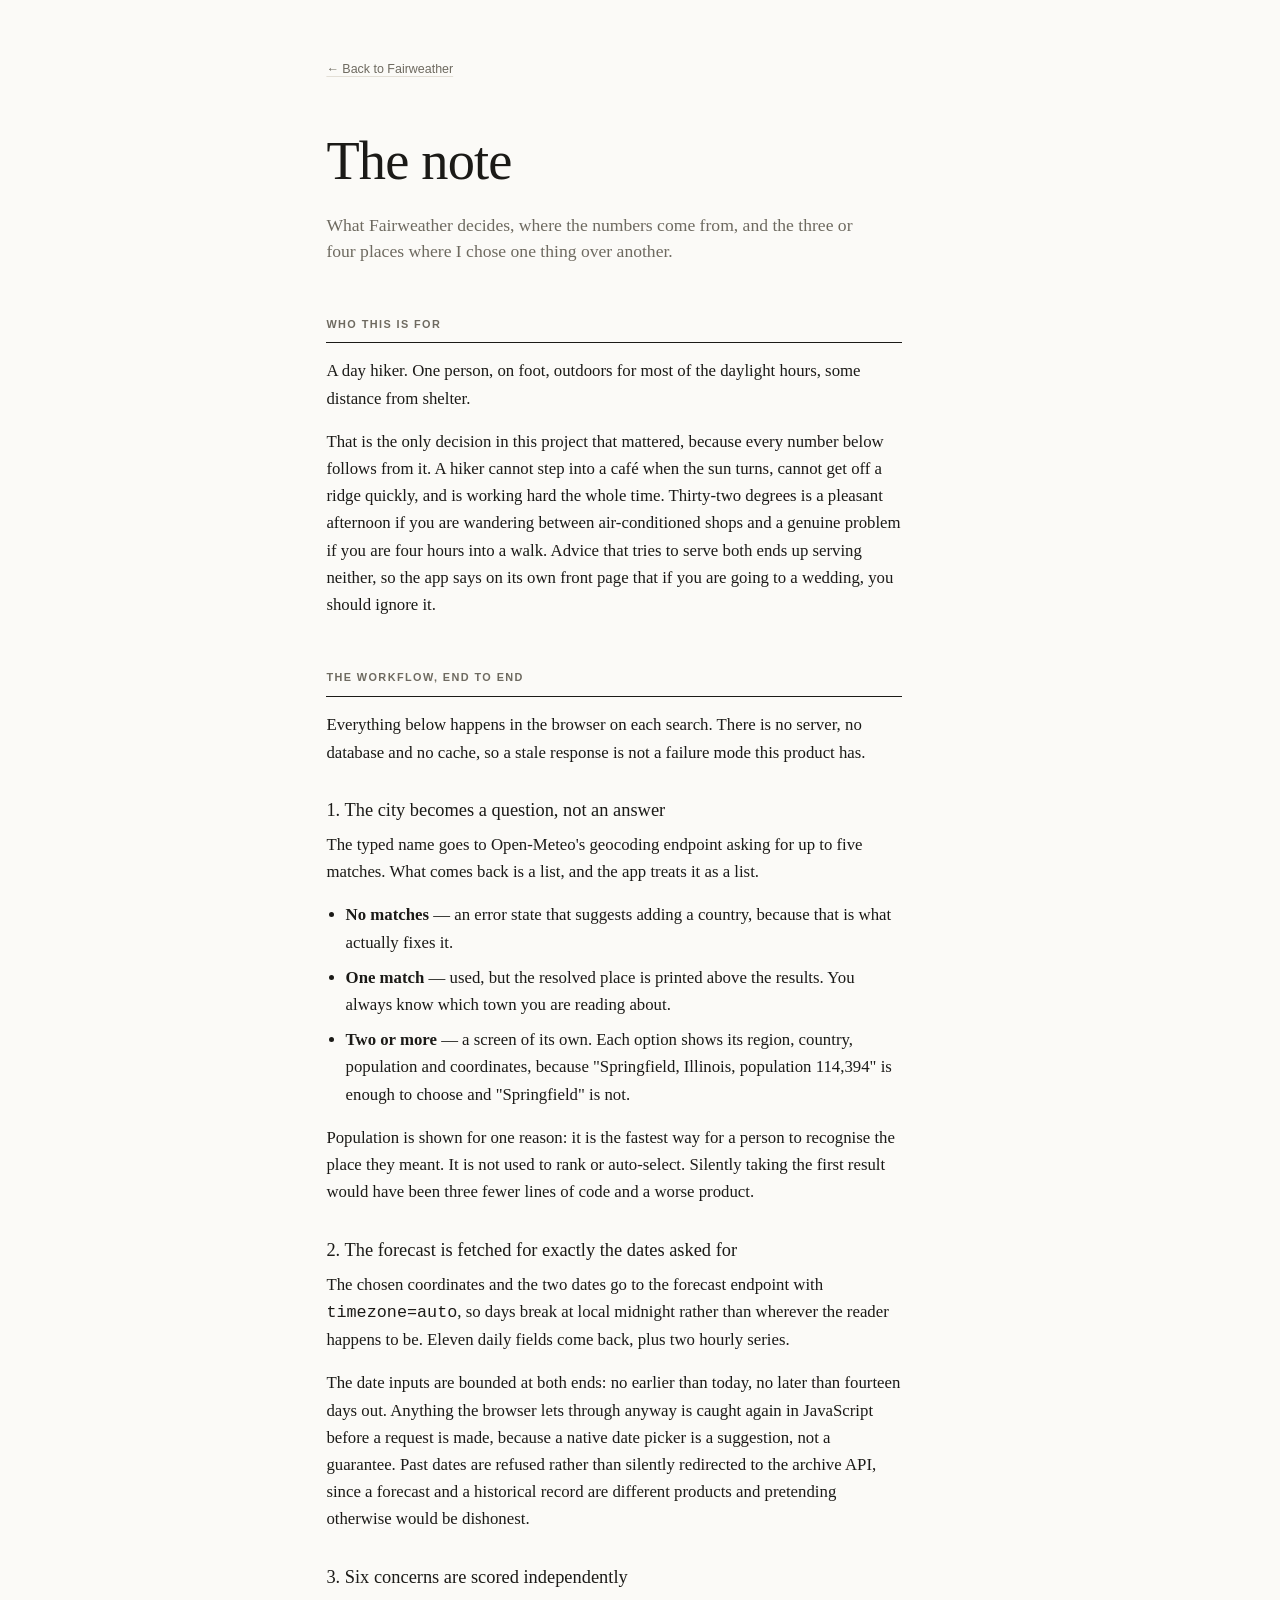
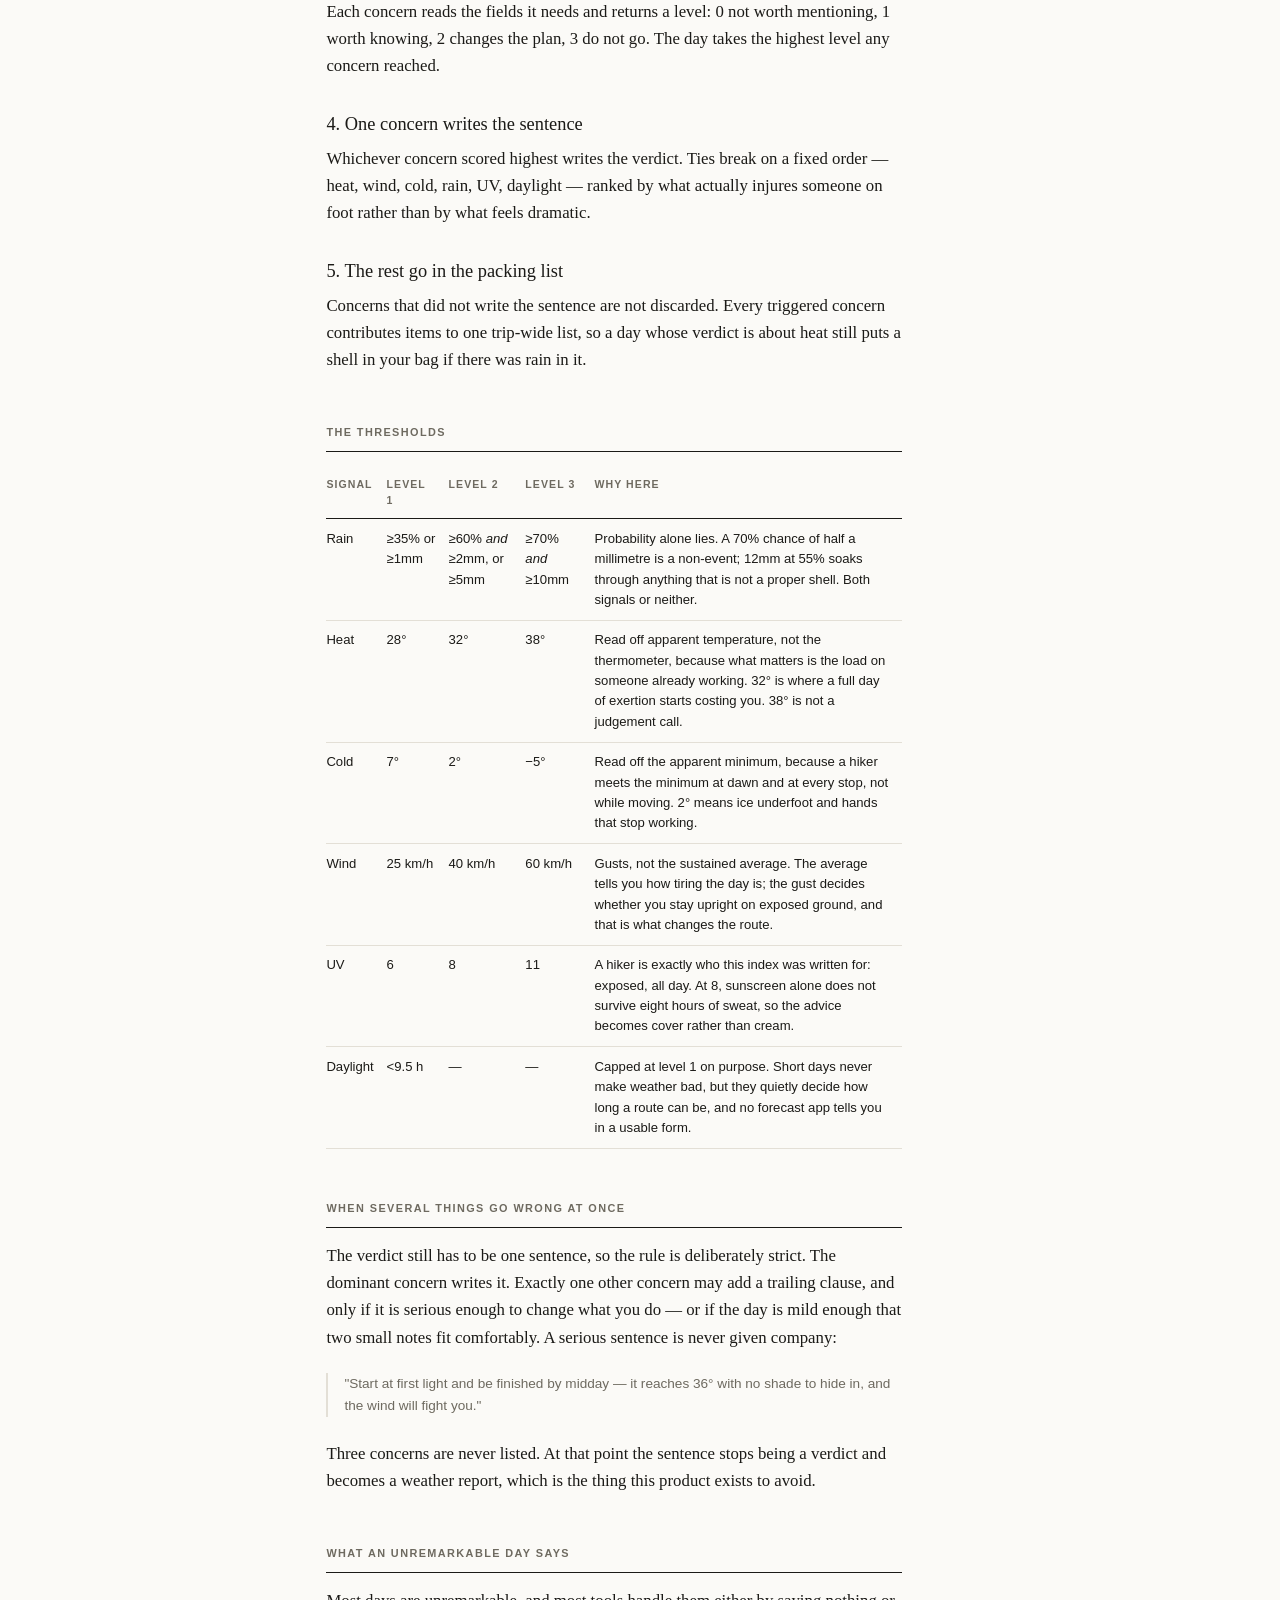
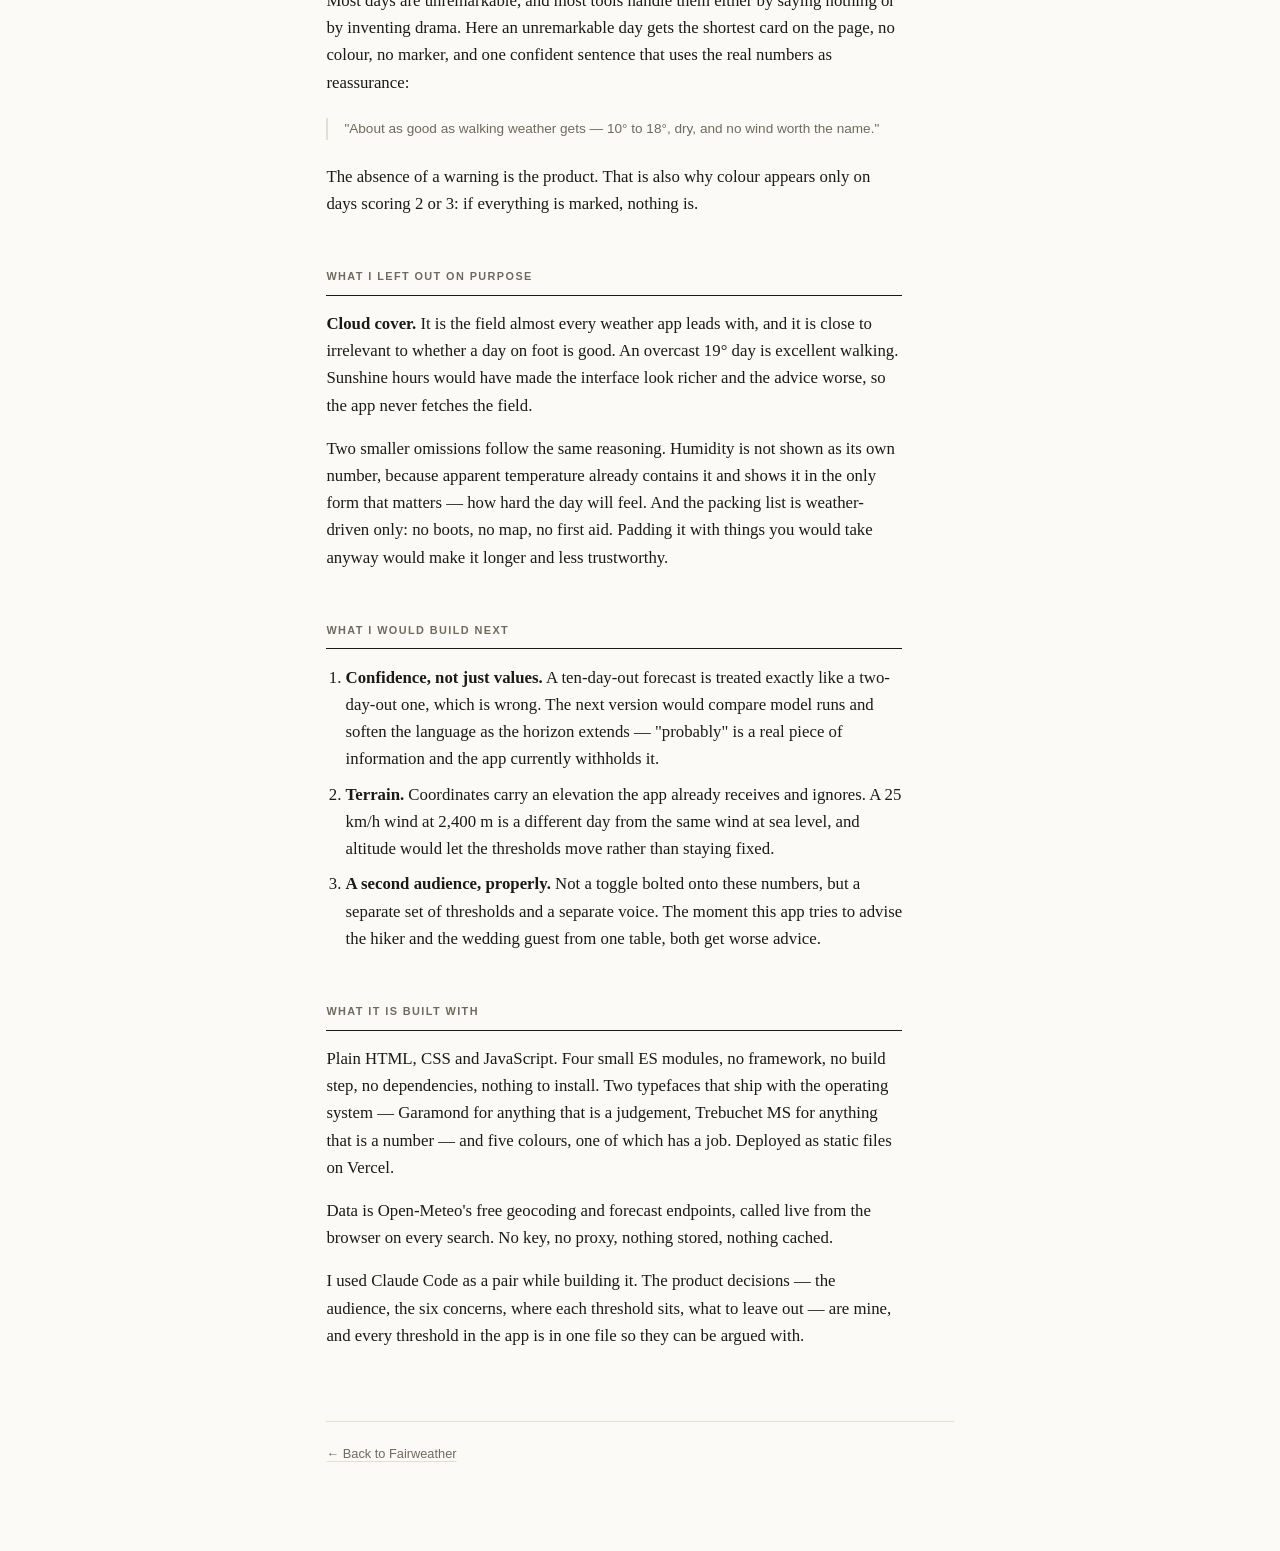
==== note.html @ cca0729a "Fairweather: turn a forecast into a decision for a day hiker A single page that takes a city and a d" ====
<!DOCTYPE html>
<html lang="en">
<head>
<meta charset="utf-8">
<meta name="viewport" content="width=device-width, initial-scale=1">
<title>How Fairweather decides — the note</title>
<meta name="description" content="The thresholds behind Fairweather, why they are set where they are, what was deliberately left out, and what would come next.">
<meta name="color-scheme" content="light dark">
<link rel="stylesheet" href="styles.css">
<link rel="icon" href="data:image/svg+xml,<svg xmlns='http://www.w3.org/2000/svg' viewBox='0 0 32 32'><text y='26' font-size='26'>⛰</text></svg>">
</head>
<body>
<div class="page">

<a class="backlink" href="./">&larr; Back to Fairweather</a>

<header class="masthead">
  <h1>The note</h1>
  <p class="standfirst">
    What Fairweather decides, where the numbers come from, and the three or four
    places where I chose one thing over another.
  </p>
</header>

<div class="prose">

<h2>Who this is for</h2>

<p>
  A day hiker. One person, on foot, outdoors for most of the daylight hours,
  some distance from shelter.
</p>

<p>
  That is the only decision in this project that mattered, because every number
  below follows from it. A hiker cannot step into a café when the sun turns,
  cannot get off a ridge quickly, and is working hard the whole time. Thirty-two
  degrees is a pleasant afternoon if you are wandering between air-conditioned
  shops and a genuine problem if you are four hours into a walk. Advice that
  tries to serve both ends up serving neither, so the app says on its own front
  page that if you are going to a wedding, you should ignore it.
</p>

<h2>The workflow, end to end</h2>

<p>
  Everything below happens in the browser on each search. There is no server,
  no database and no cache, so a stale response is not a failure mode this
  product has.
</p>

<h3>1. The city becomes a question, not an answer</h3>

<p>
  The typed name goes to Open-Meteo's geocoding endpoint asking for up to five
  matches. What comes back is a list, and the app treats it as a list.
</p>

<ul>
  <li><b>No matches</b> — an error state that suggests adding a country, because that is what actually fixes it.</li>
  <li><b>One match</b> — used, but the resolved place is printed above the results. You always know which town you are reading about.</li>
  <li><b>Two or more</b> — a screen of its own. Each option shows its region, country, population and coordinates, because "Springfield, Illinois, population 114,394" is enough to choose and "Springfield" is not.</li>
</ul>

<p>
  Population is shown for one reason: it is the fastest way for a person to
  recognise the place they meant. It is not used to rank or auto-select.
  Silently taking the first result would have been three fewer lines of code
  and a worse product.
</p>

<h3>2. The forecast is fetched for exactly the dates asked for</h3>

<p>
  The chosen coordinates and the two dates go to the forecast endpoint with
  <code>timezone=auto</code>, so days break at local midnight rather than
  wherever the reader happens to be. Eleven daily fields come back, plus two
  hourly series.
</p>

<p>
  The date inputs are bounded at both ends: no earlier than today, no later
  than fourteen days out. Anything the browser lets through anyway is caught
  again in JavaScript before a request is made, because a native date picker is
  a suggestion, not a guarantee. Past dates are refused rather than silently
  redirected to the archive API, since a forecast and a historical record are
  different products and pretending otherwise would be dishonest.
</p>

<h3>3. Six concerns are scored independently</h3>

<p>
  Each concern reads the fields it needs and returns a level: 0 not worth
  mentioning, 1 worth knowing, 2 changes the plan, 3 do not go. The day takes
  the highest level any concern reached.
</p>

<h3>4. One concern writes the sentence</h3>

<p>
  Whichever concern scored highest writes the verdict. Ties break on a fixed
  order — heat, wind, cold, rain, UV, daylight — ranked by what actually injures
  someone on foot rather than by what feels dramatic.
</p>

<h3>5. The rest go in the packing list</h3>

<p>
  Concerns that did not write the sentence are not discarded. Every triggered
  concern contributes items to one trip-wide list, so a day whose verdict is
  about heat still puts a shell in your bag if there was rain in it.
</p>

<h2>The thresholds</h2>

<div class="scroller">
<table>
  <thead>
    <tr><th>Signal</th><th>Level 1</th><th>Level 2</th><th>Level 3</th><th>Why here</th></tr>
  </thead>
  <tbody>
    <tr>
      <td>Rain</td>
      <td>≥35% or ≥1mm</td>
      <td>≥60% <em>and</em> ≥2mm, or ≥5mm</td>
      <td>≥70% <em>and</em> ≥10mm</td>
      <td>Probability alone lies. A 70% chance of half a millimetre is a non-event; 12mm at 55% soaks through anything that is not a proper shell. Both signals or neither.</td>
    </tr>
    <tr>
      <td>Heat</td>
      <td>28°</td>
      <td>32°</td>
      <td>38°</td>
      <td>Read off apparent temperature, not the thermometer, because what matters is the load on someone already working. 32° is where a full day of exertion starts costing you. 38° is not a judgement call.</td>
    </tr>
    <tr>
      <td>Cold</td>
      <td>7°</td>
      <td>2°</td>
      <td>−5°</td>
      <td>Read off the apparent minimum, because a hiker meets the minimum at dawn and at every stop, not while moving. 2° means ice underfoot and hands that stop working.</td>
    </tr>
    <tr>
      <td>Wind</td>
      <td>25 km/h</td>
      <td>40 km/h</td>
      <td>60 km/h</td>
      <td>Gusts, not the sustained average. The average tells you how tiring the day is; the gust decides whether you stay upright on exposed ground, and that is what changes the route.</td>
    </tr>
    <tr>
      <td>UV</td>
      <td>6</td>
      <td>8</td>
      <td>11</td>
      <td>A hiker is exactly who this index was written for: exposed, all day. At 8, sunscreen alone does not survive eight hours of sweat, so the advice becomes cover rather than cream.</td>
    </tr>
    <tr>
      <td>Daylight</td>
      <td>&lt;9.5 h</td>
      <td>—</td>
      <td>—</td>
      <td>Capped at level 1 on purpose. Short days never make weather bad, but they quietly decide how long a route can be, and no forecast app tells you in a usable form.</td>
    </tr>
  </tbody>
</table>
</div>

<h2>When several things go wrong at once</h2>

<p>
  The verdict still has to be one sentence, so the rule is deliberately strict.
  The dominant concern writes it. Exactly one other concern may add a trailing
  clause, and only if it is serious enough to change what you do — or if the
  day is mild enough that two small notes fit comfortably. A serious sentence
  is never given company:
</p>

<p class="aside">
  "Start at first light and be finished by midday — it reaches 36° with no
  shade to hide in, and the wind will fight you."
</p>

<p>
  Three concerns are never listed. At that point the sentence stops being a
  verdict and becomes a weather report, which is the thing this product exists
  to avoid.
</p>

<h2>What an unremarkable day says</h2>

<p>
  Most days are unremarkable, and most tools handle them either by saying
  nothing or by inventing drama. Here an unremarkable day gets the shortest
  card on the page, no colour, no marker, and one confident sentence that uses
  the real numbers as reassurance:
</p>

<p class="aside">
  "About as good as walking weather gets — 10° to 18°, dry, and no wind worth
  the name."
</p>

<p>
  The absence of a warning is the product. That is also why colour appears only
  on days scoring 2 or 3: if everything is marked, nothing is.
</p>

<h2>What I left out on purpose</h2>

<p>
  <b>Cloud cover.</b> It is the field almost every weather app leads with, and
  it is close to irrelevant to whether a day on foot is good. An overcast 19°
  day is excellent walking. Sunshine hours would have made the interface look
  richer and the advice worse, so the app never fetches the field.
</p>

<p>
  Two smaller omissions follow the same reasoning. Humidity is not shown as its
  own number, because apparent temperature already contains it and shows it in
  the only form that matters — how hard the day will feel. And the packing list
  is weather-driven only: no boots, no map, no first aid. Padding it with things
  you would take anyway would make it longer and less trustworthy.
</p>

<h2>What I would build next</h2>

<ol>
  <li>
    <b>Confidence, not just values.</b> A ten-day-out forecast is treated
    exactly like a two-day-out one, which is wrong. The next version would
    compare model runs and soften the language as the horizon extends —
    "probably" is a real piece of information and the app currently withholds it.
  </li>
  <li>
    <b>Terrain.</b> Coordinates carry an elevation the app already receives and
    ignores. A 25 km/h wind at 2,400 m is a different day from the same wind at
    sea level, and altitude would let the thresholds move rather than staying
    fixed.
  </li>
  <li>
    <b>A second audience, properly.</b> Not a toggle bolted onto these numbers,
    but a separate set of thresholds and a separate voice. The moment this app
    tries to advise the hiker and the wedding guest from one table, both get
    worse advice.
  </li>
</ol>

<h2>What it is built with</h2>

<p>
  Plain HTML, CSS and JavaScript. Four small ES modules, no framework, no build
  step, no dependencies, nothing to install. Two typefaces that ship with the
  operating system — Garamond for anything that is a judgement, Trebuchet MS for
  anything that is a number — and five colours, one of which has a job.
  Deployed as static files on Vercel.
</p>

<p>
  Data is Open-Meteo's free geocoding and forecast endpoints, called live from
  the browser on every search. No key, no proxy, nothing stored, nothing cached.
</p>

<p>
  I used Claude Code as a pair while building it. The product decisions — the
  audience, the six concerns, where each threshold sits, what to leave out —
  are mine, and every threshold in the app is in one file so they can be
  argued with.
</p>

</div>

<footer class="colophon">
  <p><a href="./">&larr; Back to Fairweather</a></p>
</footer>

</div>
</body>
</html>
---- styles.css ----
/* ---------------------------------------------------------------------------
   Fairweather

   Two typefaces and five colours, on purpose.

   Garamond carries the judgement — summaries, verdicts, headings. It is a
   reading face, and the verdicts are meant to be read as sentences rather than
   scanned as data.

   Trebuchet MS carries the numbers, labels and controls. It is plain and it
   keeps its shape at 12px, which Garamond does not.

   Colour appears only when a day needs attention. A good day is black text on
   paper, and that absence is the signal.
--------------------------------------------------------------------------- */

:root {
  --paper:  #FBFAF7;
  --ink:    #1B1A17;
  --muted:  #6E6A60;
  --rule:   #E3DFD6;
  --flag:   #A8461C;   /* the only colour with a job */

  --serif: Garamond, "EB Garamond", "Adobe Garamond Pro", Georgia, "Times New Roman", serif;
  --sans:  "Trebuchet MS", "Lucida Grande", "Segoe UI", Tahoma, sans-serif;

  --gap: 1.6rem;
}

@media (prefers-color-scheme: dark) {
  :root {
    --paper:  #14130F;
    --ink:    #EAE6DC;
    --muted:  #8F8A7E;
    --rule:   #2C2A24;
    --flag:   #E0834F;
  }
}

*, *::before, *::after { box-sizing: border-box; }

html { -webkit-text-size-adjust: 100%; }

body {
  margin: 0;
  background: var(--paper);
  color: var(--ink);
  font-family: var(--sans);
  font-size: 16px;
  line-height: 1.55;
}

a { color: inherit; text-decoration-color: var(--rule); text-underline-offset: 3px; }
a:hover { text-decoration-color: currentColor; }

.skip {
  position: absolute; left: -9999px;
  background: var(--ink); color: var(--paper); padding: .6rem 1rem;
}
.skip:focus { left: 1rem; top: 1rem; z-index: 10; }

.page {
  max-width: 42rem;
  margin: 0 auto;
  padding: 3.5rem 1.4rem 5rem;
}

/* Masthead ---------------------------------------------------------------- */

.masthead h1 {
  font-family: var(--serif);
  font-size: clamp(2.4rem, 8vw, 3.4rem);
  font-weight: 400;
  letter-spacing: -0.015em;
  margin: 0 0 .5rem;
}

.standfirst {
  font-family: var(--serif);
  font-size: 1.1rem;
  line-height: 1.5;
  color: var(--muted);
  max-width: 34rem;
  margin: 0 0 2.6rem;
}

/* Search ------------------------------------------------------------------ */

.search {
  display: flex;
  flex-wrap: wrap;
  gap: .9rem;
  align-items: flex-end;
  padding: 1.4rem 0;
  border-top: 1px solid var(--rule);
  border-bottom: 1px solid var(--rule);
}

.field { display: flex; flex-direction: column; gap: .35rem; flex: 0 0 auto; }
.field--city { flex: 1 1 12rem; min-width: 10rem; }
.field--action { flex: 0 0 auto; }

label {
  font-size: .68rem;
  text-transform: uppercase;
  letter-spacing: .11em;
  color: var(--muted);
}

input, button {
  font-family: var(--sans);
  font-size: .95rem;
  padding: .6rem .7rem;
  border: 1px solid var(--rule);
  border-radius: 2px;
  background: transparent;
  color: var(--ink);
  min-height: 2.7rem;
}

input:focus-visible, button:focus-visible, .linky:focus-visible {
  outline: 2px solid var(--ink);
  outline-offset: 1px;
}

input[aria-invalid="true"] { border-color: var(--flag); }

button {
  background: var(--ink);
  color: var(--paper);
  border-color: var(--ink);
  cursor: pointer;
  padding-inline: 1.1rem;
  white-space: nowrap;
}
button:hover { opacity: .86; }

.field-note {
  flex: 1 0 100%;
  margin: 0;
  font-size: .78rem;
  color: var(--muted);
  min-height: 1.2em;
}
.field-note[data-tone="bad"] { color: var(--flag); }

/* Shared state blocks ------------------------------------------------------ */

.results { padding-top: 2.6rem; }

.state-lead {
  font-family: var(--serif);
  font-size: 1.45rem;
  line-height: 1.35;
  margin: 0 0 .7rem;
}
.state--error .state-lead { color: var(--flag); }

.state-body {
  max-width: 32rem;
  margin: 0 0 .8rem;
  color: var(--muted);
  font-size: .95rem;
}
.state-body--quiet { font-size: .86rem; }

.state-actions { margin: 1.4rem 0 0; }

/* Loading ----------------------------------------------------------------- */

.skeleton { display: flex; flex-direction: column; gap: .8rem; margin-top: 1.6rem; }
.skeleton span {
  display: block;
  height: 3.2rem;
  border-top: 1px solid var(--rule);
  opacity: .55;
  animation: breathe 1.5s ease-in-out infinite;
}
.skeleton span:nth-child(2) { animation-delay: .18s; }
.skeleton span:nth-child(3) { animation-delay: .36s; }

@keyframes breathe { 0%, 100% { opacity: .25 } 50% { opacity: .7 } }

@media (prefers-reduced-motion: reduce) {
  .skeleton span { animation: none; opacity: .4; }
}

/* Disambiguation ---------------------------------------------------------- */

.choices { list-style: none; margin: 1.4rem 0 0; padding: 0; }
.choices li { border-top: 1px solid var(--rule); }
.choices li:last-child { border-bottom: 1px solid var(--rule); }

.choice {
  display: block;
  width: 100%;
  text-align: left;
  background: none;
  color: var(--ink);
  border: 0;
  padding: .95rem .2rem;
  cursor: pointer;
  min-height: 3.4rem;
}
.choice:hover { background: color-mix(in srgb, var(--ink) 5%, transparent); }
.choice b { font-family: var(--serif); font-size: 1.1rem; font-weight: 400; }
.choice span { display: block; font-size: .8rem; color: var(--muted); margin-top: .15rem; }

/* Report ------------------------------------------------------------------ */

.place { display: flex; align-items: baseline; gap: .7rem; flex-wrap: wrap; }

.place-name {
  margin: 0;
  font-size: .7rem;
  text-transform: uppercase;
  letter-spacing: .13em;
  color: var(--muted);
}

.linky {
  background: none; border: 0; padding: 0; min-height: 0;
  color: var(--muted);
  font-size: .74rem;
  text-decoration: underline;
  text-underline-offset: 3px;
  cursor: pointer;
}
.linky:hover { color: var(--ink); opacity: 1; }

.summary {
  font-family: var(--serif);
  font-size: clamp(1.5rem, 5.2vw, 1.95rem);
  line-height: 1.3;
  margin: .8rem 0 .5rem;
  max-width: 30rem;
}

.summary-sub {
  margin: 0 0 3rem;
  color: var(--muted);
  font-size: .88rem;
}

.section-head {
  font-family: var(--sans);
  font-size: .68rem;
  font-weight: 600;
  text-transform: uppercase;
  letter-spacing: .13em;
  color: var(--muted);
  margin: 0 0 .2rem;
  padding-bottom: .7rem;
  border-bottom: 1px solid var(--ink);
}

/* Days -------------------------------------------------------------------- */

.days { list-style: none; margin: 0 0 3.2rem; padding: 0; }

.day {
  padding: 1.5rem 0 1.4rem 0;
  border-bottom: 1px solid var(--rule);
}

.day-date {
  margin: 0 0 .1rem;
  font-size: .72rem;
  text-transform: uppercase;
  letter-spacing: .11em;
}
.day-date-num { color: var(--muted); }

.day-band {
  margin: 0 0 .55rem;
  font-size: .68rem;
  text-transform: uppercase;
  letter-spacing: .11em;
  color: var(--muted);
}

.day--flagged { padding-left: 1.1rem; border-left: 2px solid var(--flag); }
.day--flagged .day-band { color: var(--flag); }

.day-verdict {
  font-family: var(--serif);
  font-size: 1.28rem;
  line-height: 1.4;
  margin: 0;
  max-width: 32rem;
}

.day-window {
  margin: .5rem 0 0;
  font-size: .85rem;
  color: var(--muted);
  max-width: 32rem;
}
.day-window:empty { display: none; }

.day-figures {
  display: flex;
  flex-wrap: wrap;
  gap: 0 1.5rem;
  margin: 1rem 0 0;
  font-size: .78rem;
}
.day-figures dt {
  color: var(--muted);
  text-transform: uppercase;
  letter-spacing: .07em;
  font-size: .66rem;
}
.day-figures dd { margin: 0 0 .4rem; }
.day-figures > div { display: flex; flex-direction: column; }

/* Packing ----------------------------------------------------------------- */

.packing { list-style: none; margin: 0; padding: 0; }

.packing li {
  padding: .85rem 0;
  border-bottom: 1px solid var(--rule);
  display: flex;
  flex-wrap: wrap;
  gap: .2rem .9rem;
  align-items: baseline;
}

.packing b {
  font-family: var(--serif);
  font-size: 1.08rem;
  font-weight: 400;
  flex: 1 1 12rem;
}
.packing span { font-size: .8rem; color: var(--muted); flex: 1 1 10rem; }

.packing-note {
  margin: 1.2rem 0 0;
  font-size: .8rem;
  color: var(--muted);
  max-width: 30rem;
}

/* Colophon ---------------------------------------------------------------- */

.colophon {
  margin-top: 4.5rem;
  padding-top: 1.4rem;
  border-top: 1px solid var(--rule);
  font-size: .8rem;
  color: var(--muted);
}
.colophon p { margin: 0 0 .5rem; max-width: 30rem; }

/* Narrow screens ---------------------------------------------------------- */

@media (max-width: 34rem) {
  .page { padding-top: 2.4rem; }
  .search { gap: .7rem; }
  .field { flex: 1 1 8rem; }
  .field--city { flex: 1 1 100%; }
  .field--action { flex-basis: 100%; }
  .field--action button { width: 100%; }
  .summary-sub { margin-bottom: 2.2rem; }
}

/* The note ---------------------------------------------------------------- */

.backlink {
  display: inline-block;
  font-size: .78rem;
  color: var(--muted);
  margin-bottom: 2.5rem;
}

.prose { max-width: 36rem; }

.prose h2 {
  font-family: var(--sans);
  font-size: .68rem;
  font-weight: 600;
  text-transform: uppercase;
  letter-spacing: .13em;
  color: var(--muted);
  margin: 3.2rem 0 .9rem;
  padding-bottom: .6rem;
  border-bottom: 1px solid var(--ink);
}

.prose h3 {
  font-family: var(--serif);
  font-size: 1.15rem;
  font-weight: 400;
  margin: 1.9rem 0 .4rem;
}

.prose p, .prose li {
  font-family: var(--serif);
  font-size: 1.05rem;
  line-height: 1.62;
}

.prose p { margin: 0 0 1rem; }
.prose ul, .prose ol { padding-left: 1.2rem; margin: 0 0 1rem; }
.prose li { margin-bottom: .5rem; }

.prose .aside {
  font-family: var(--sans);
  font-size: .85rem;
  color: var(--muted);
  border-left: 2px solid var(--rule);
  padding-left: 1rem;
  margin: 1.4rem 0;
}

.scroller { overflow-x: auto; margin: 0 0 1.4rem; }

table {
  border-collapse: collapse;
  width: 100%;
  min-width: 30rem;
  font-family: var(--sans);
  font-size: .82rem;
}

th, td {
  text-align: left;
  padding: .6rem .8rem .6rem 0;
  border-bottom: 1px solid var(--rule);
  vertical-align: top;
}

th {
  font-size: .66rem;
  text-transform: uppercase;
  letter-spacing: .1em;
  color: var(--muted);
  font-weight: 600;
  border-bottom-color: var(--ink);
}

td:first-child { white-space: nowrap; font-variant-numeric: tabular-nums; }
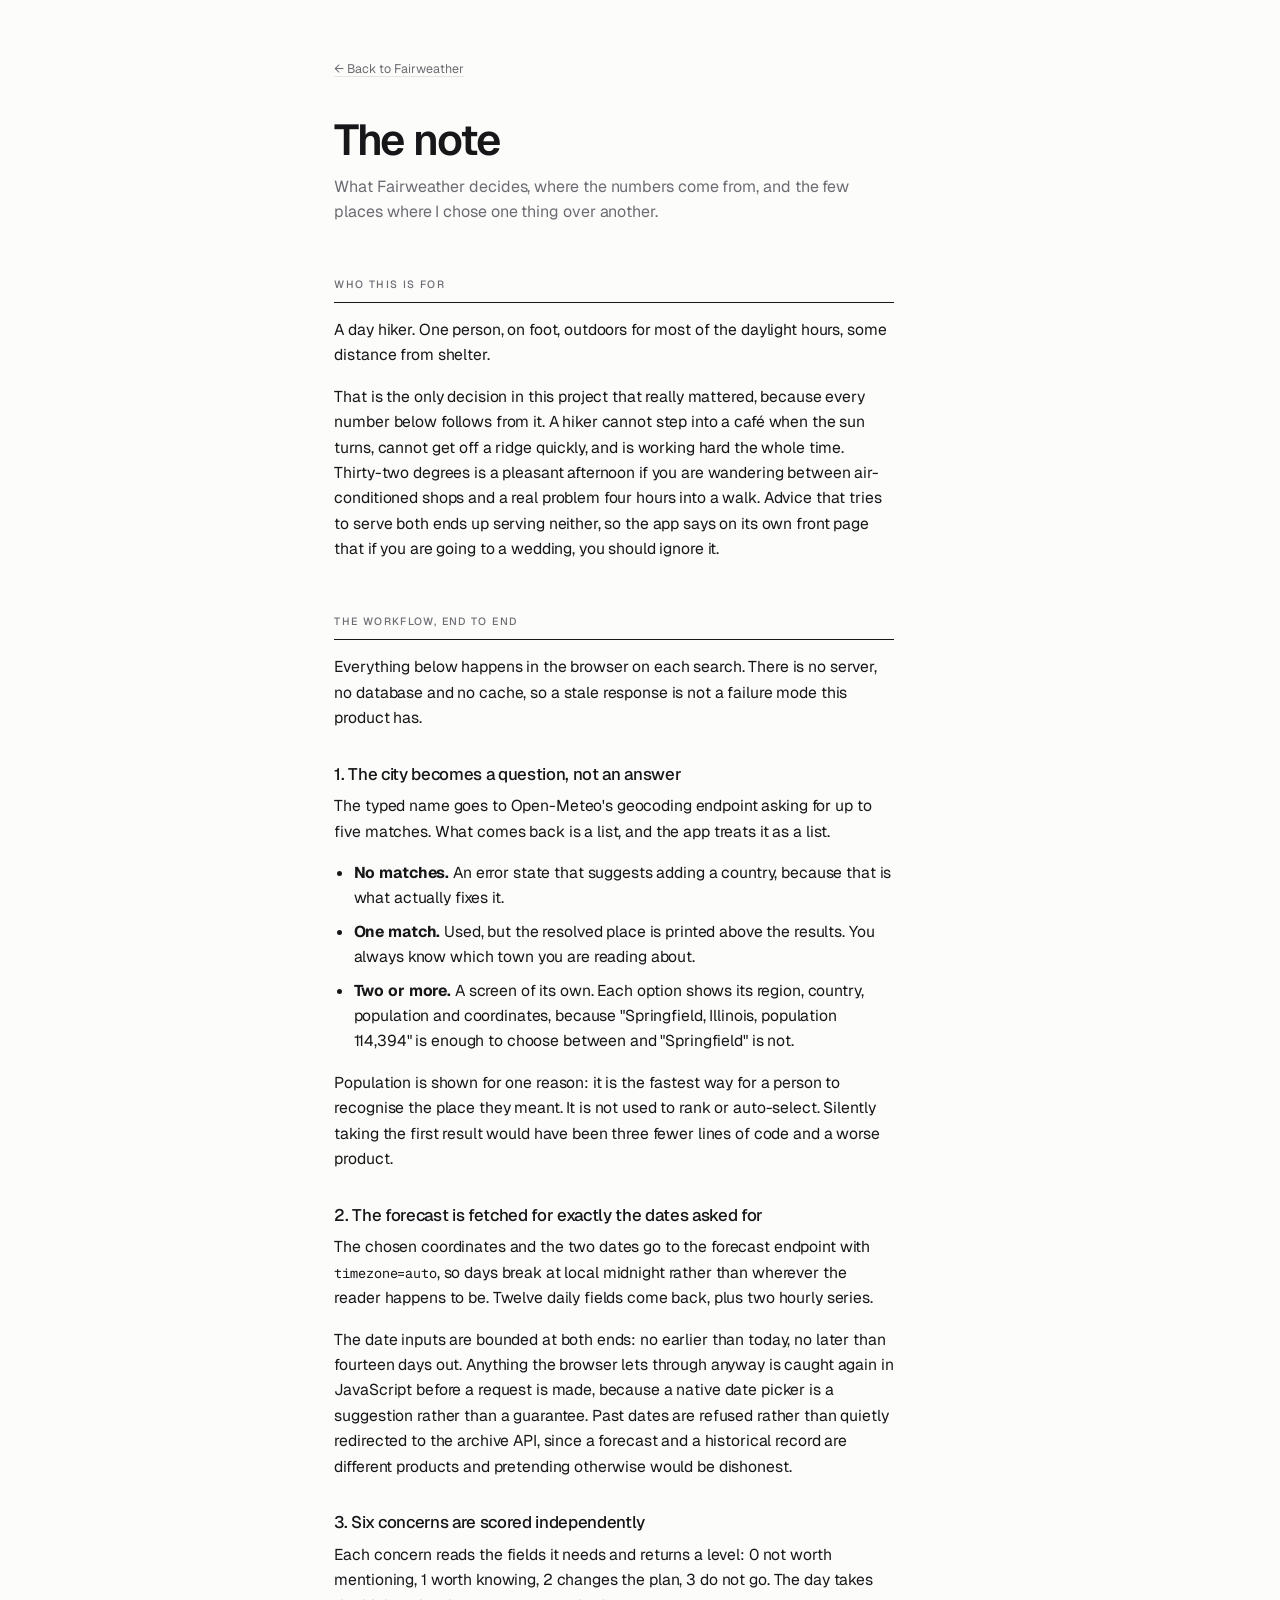
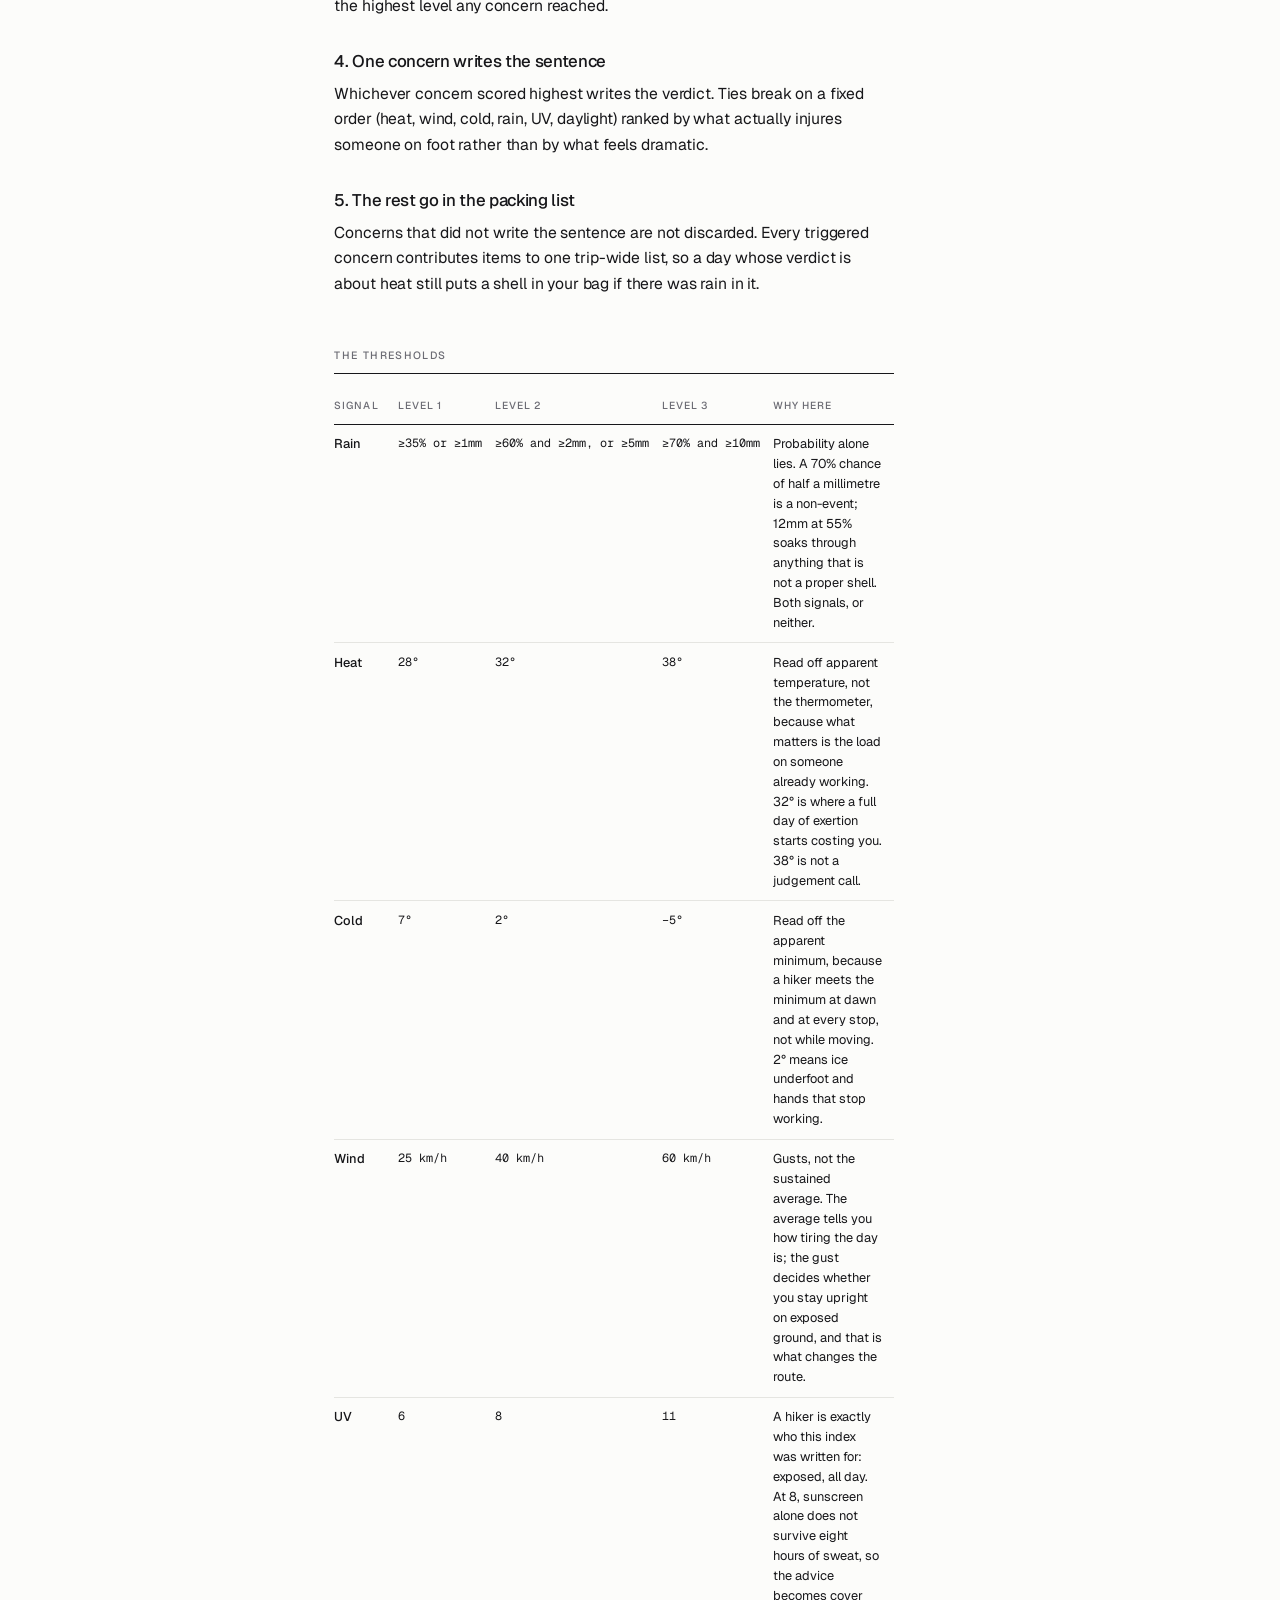
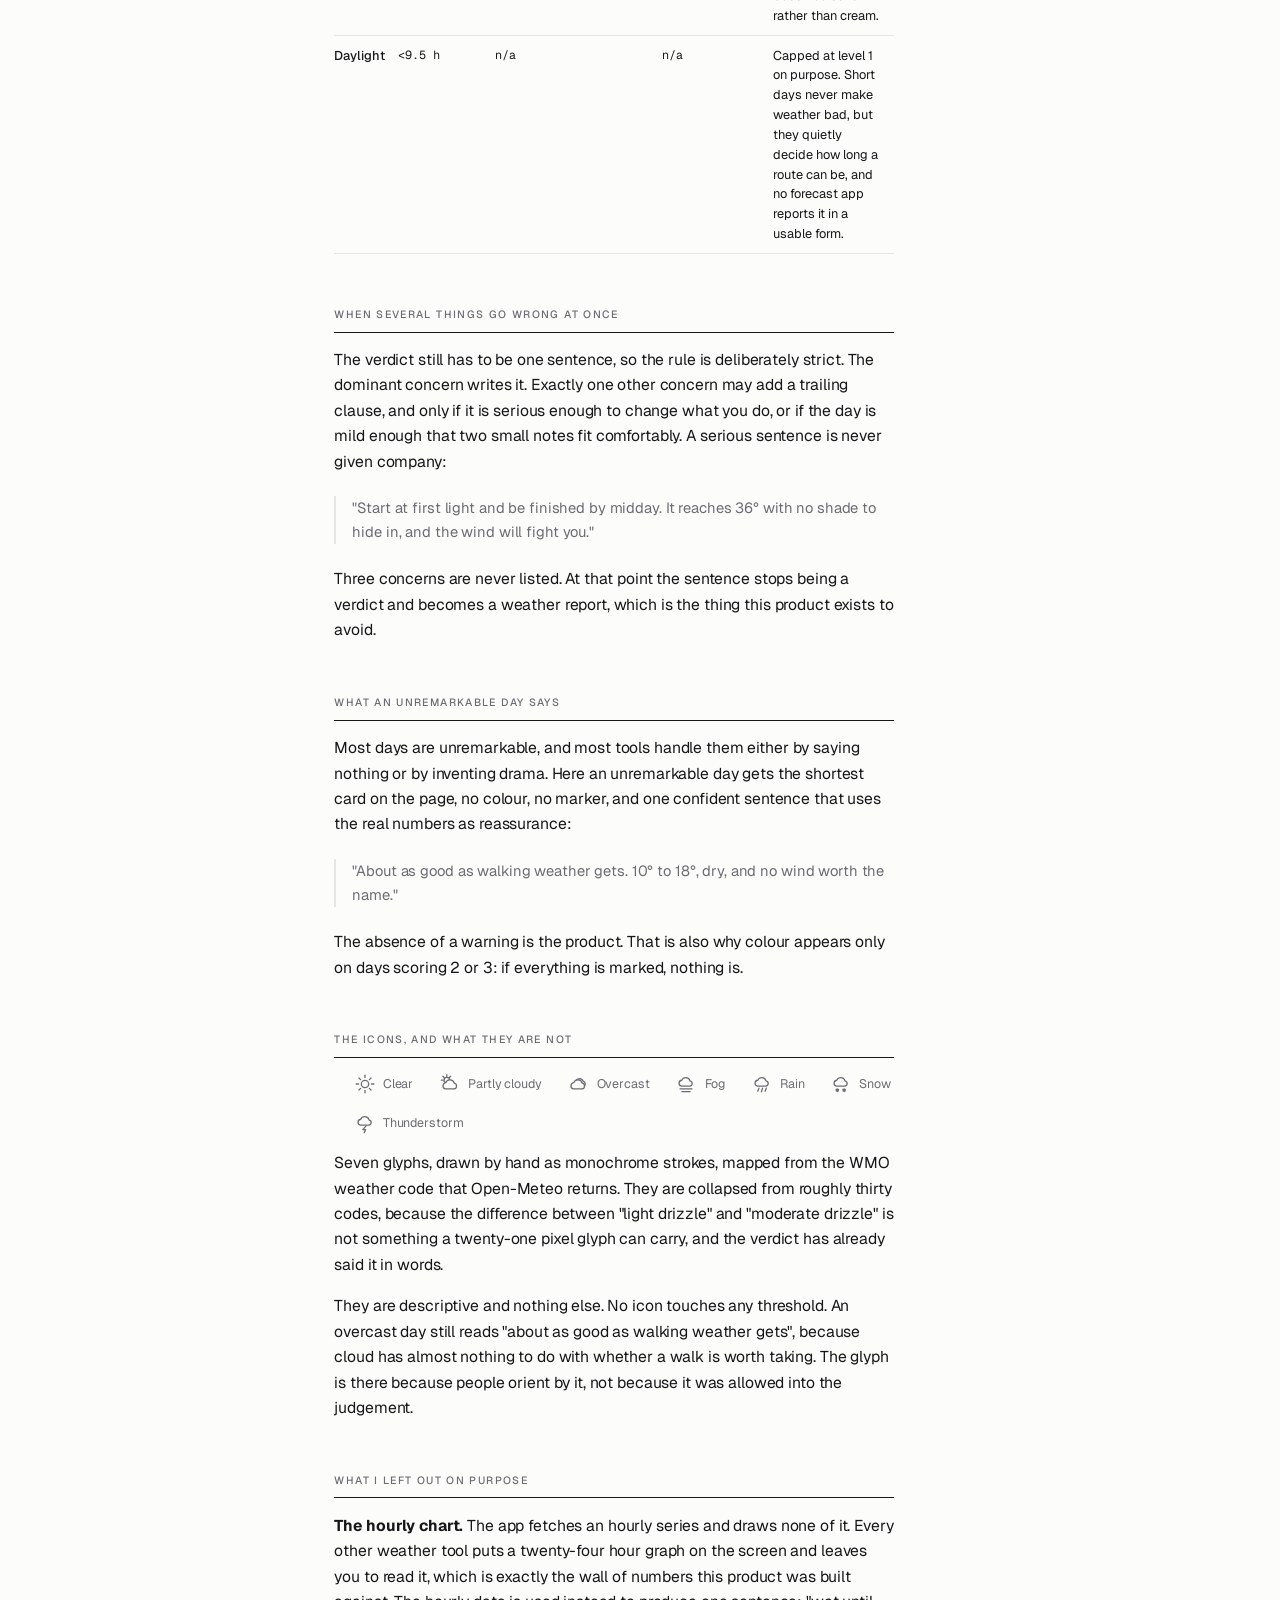
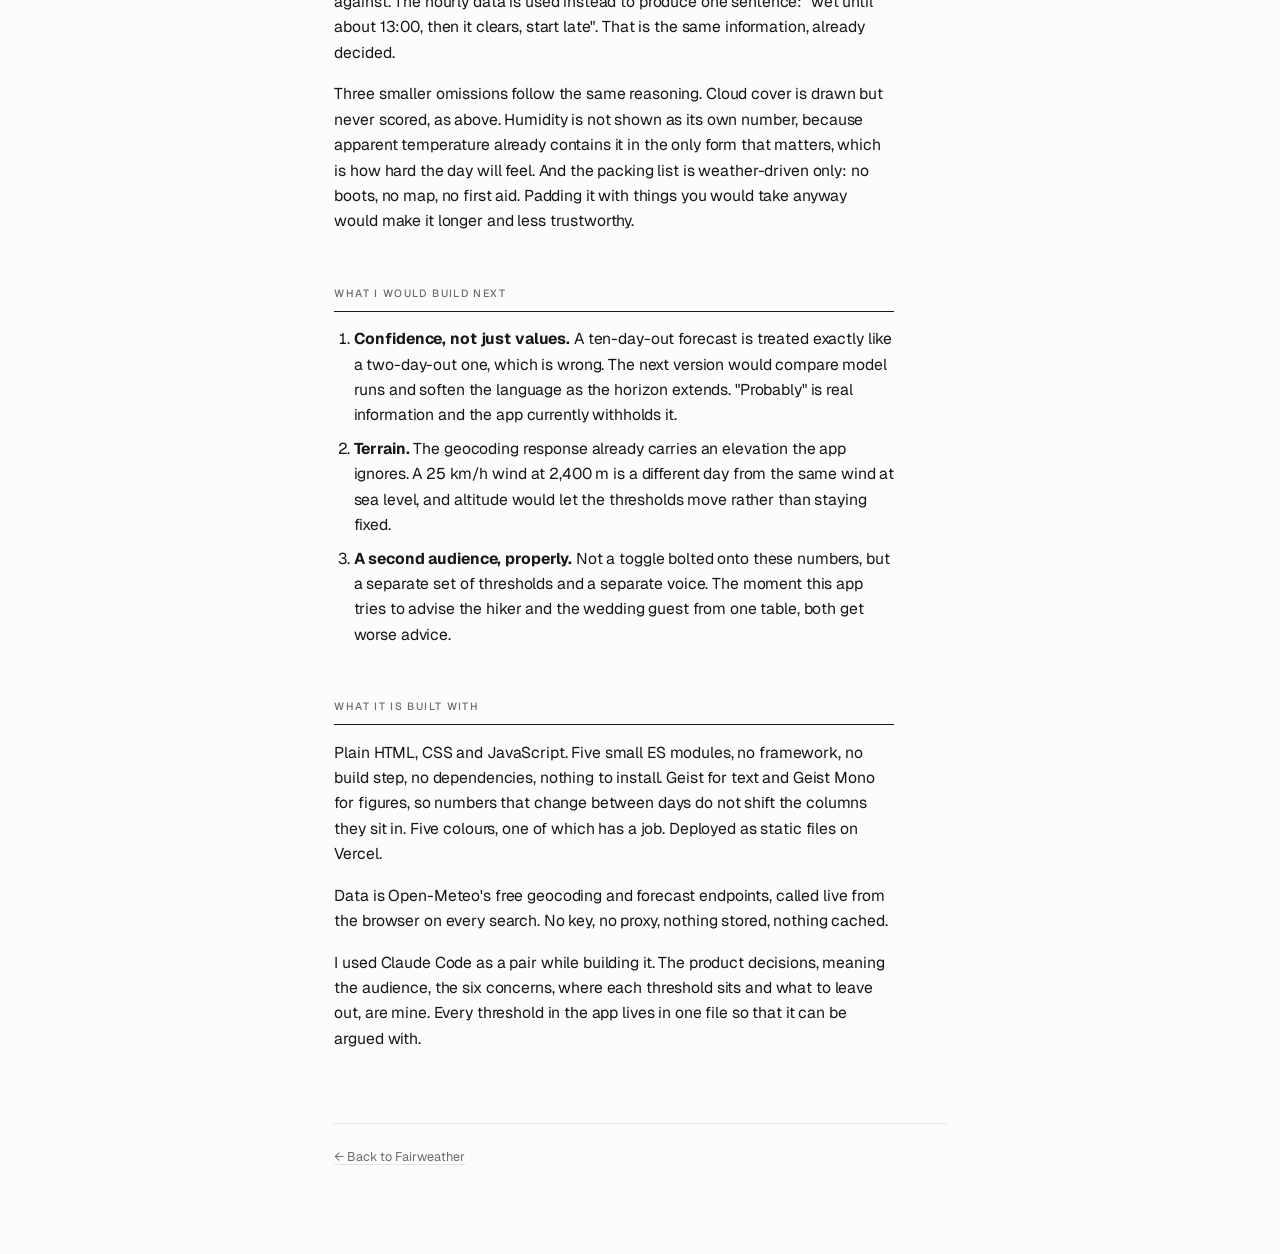
==== commit 999b7c25: "Switch to Geist, add hand-drawn weather glyphs, strip em dashes Type: Geist for text, Geist Mono for" ====
--- a/note.html
+++ b/note.html
@@ -3,9 +3,12 @@
 <head>
 <meta charset="utf-8">
 <meta name="viewport" content="width=device-width, initial-scale=1">
-<title>How Fairweather decides — the note</title>
-<meta name="description" content="The thresholds behind Fairweather, why they are set where they are, what was deliberately left out, and what would come next.">
+<title>How Fairweather decides</title>
+<meta name="description" content="The thresholds behind Fairweather, why they sit where they do, what was left out, and what would come next.">
 <meta name="color-scheme" content="light dark">
+<link rel="preconnect" href="https://fonts.googleapis.com">
+<link rel="preconnect" href="https://fonts.gstatic.com" crossorigin>
+<link rel="stylesheet" href="https://fonts.googleapis.com/css2?family=Geist:wght@400;500;600&family=Geist+Mono:wght@400;500&display=swap">
 <link rel="stylesheet" href="styles.css">
 <link rel="icon" href="data:image/svg+xml,<svg xmlns='http://www.w3.org/2000/svg' viewBox='0 0 32 32'><text y='26' font-size='26'>⛰</text></svg>">
 </head>
@@ -17,8 +20,8 @@
 <header class="masthead">
   <h1>The note</h1>
   <p class="standfirst">
-    What Fairweather decides, where the numbers come from, and the three or four
-    places where I chose one thing over another.
+    What Fairweather decides, where the numbers come from, and the few places
+    where I chose one thing over another.
   </p>
 </header>
 
@@ -32,11 +35,11 @@
 </p>
 
 <p>
-  That is the only decision in this project that mattered, because every number
-  below follows from it. A hiker cannot step into a café when the sun turns,
-  cannot get off a ridge quickly, and is working hard the whole time. Thirty-two
-  degrees is a pleasant afternoon if you are wandering between air-conditioned
-  shops and a genuine problem if you are four hours into a walk. Advice that
+  That is the only decision in this project that really mattered, because every
+  number below follows from it. A hiker cannot step into a café when the sun
+  turns, cannot get off a ridge quickly, and is working hard the whole time.
+  Thirty-two degrees is a pleasant afternoon if you are wandering between
+  air-conditioned shops and a real problem four hours into a walk. Advice that
   tries to serve both ends up serving neither, so the app says on its own front
   page that if you are going to a wedding, you should ignore it.
 </p>
@@ -44,9 +47,9 @@
 <h2>The workflow, end to end</h2>
 
 <p>
-  Everything below happens in the browser on each search. There is no server,
-  no database and no cache, so a stale response is not a failure mode this
-  product has.
+  Everything below happens in the browser on each search. There is no server, no
+  database and no cache, so a stale response is not a failure mode this product
+  has.
 </p>
 
 <h3>1. The city becomes a question, not an answer</h3>
@@ -57,16 +60,16 @@
 </p>
 
 <ul>
-  <li><b>No matches</b> — an error state that suggests adding a country, because that is what actually fixes it.</li>
-  <li><b>One match</b> — used, but the resolved place is printed above the results. You always know which town you are reading about.</li>
-  <li><b>Two or more</b> — a screen of its own. Each option shows its region, country, population and coordinates, because "Springfield, Illinois, population 114,394" is enough to choose and "Springfield" is not.</li>
+  <li><b>No matches.</b> An error state that suggests adding a country, because that is what actually fixes it.</li>
+  <li><b>One match.</b> Used, but the resolved place is printed above the results. You always know which town you are reading about.</li>
+  <li><b>Two or more.</b> A screen of its own. Each option shows its region, country, population and coordinates, because "Springfield, Illinois, population 114,394" is enough to choose between and "Springfield" is not.</li>
 </ul>
 
 <p>
   Population is shown for one reason: it is the fastest way for a person to
   recognise the place they meant. It is not used to rank or auto-select.
-  Silently taking the first result would have been three fewer lines of code
-  and a worse product.
+  Silently taking the first result would have been three fewer lines of code and
+  a worse product.
 </p>
 
 <h3>2. The forecast is fetched for exactly the dates asked for</h3>
@@ -74,15 +77,15 @@
 <p>
   The chosen coordinates and the two dates go to the forecast endpoint with
   <code>timezone=auto</code>, so days break at local midnight rather than
-  wherever the reader happens to be. Eleven daily fields come back, plus two
+  wherever the reader happens to be. Twelve daily fields come back, plus two
   hourly series.
 </p>
 
 <p>
-  The date inputs are bounded at both ends: no earlier than today, no later
-  than fourteen days out. Anything the browser lets through anyway is caught
-  again in JavaScript before a request is made, because a native date picker is
-  a suggestion, not a guarantee. Past dates are refused rather than silently
+  The date inputs are bounded at both ends: no earlier than today, no later than
+  fourteen days out. Anything the browser lets through anyway is caught again in
+  JavaScript before a request is made, because a native date picker is a
+  suggestion rather than a guarantee. Past dates are refused rather than quietly
   redirected to the archive API, since a forecast and a historical record are
   different products and pretending otherwise would be dishonest.
 </p>
@@ -99,7 +102,7 @@
 
 <p>
   Whichever concern scored highest writes the verdict. Ties break on a fixed
-  order — heat, wind, cold, rain, UV, daylight — ranked by what actually injures
+  order (heat, wind, cold, rain, UV, daylight) ranked by what actually injures
   someone on foot rather than by what feels dramatic.
 </p>
 
@@ -122,9 +125,9 @@
     <tr>
       <td>Rain</td>
       <td>≥35% or ≥1mm</td>
-      <td>≥60% <em>and</em> ≥2mm, or ≥5mm</td>
-      <td>≥70% <em>and</em> ≥10mm</td>
-      <td>Probability alone lies. A 70% chance of half a millimetre is a non-event; 12mm at 55% soaks through anything that is not a proper shell. Both signals or neither.</td>
+      <td>≥60% and ≥2mm, or ≥5mm</td>
+      <td>≥70% and ≥10mm</td>
+      <td>Probability alone lies. A 70% chance of half a millimetre is a non-event; 12mm at 55% soaks through anything that is not a proper shell. Both signals, or neither.</td>
     </tr>
     <tr>
       <td>Heat</td>
@@ -137,7 +140,7 @@
       <td>Cold</td>
       <td>7°</td>
       <td>2°</td>
-      <td>−5°</td>
+      <td>&minus;5°</td>
       <td>Read off the apparent minimum, because a hiker meets the minimum at dawn and at every stop, not while moving. 2° means ice underfoot and hands that stop working.</td>
     </tr>
     <tr>
@@ -157,9 +160,9 @@
     <tr>
       <td>Daylight</td>
       <td>&lt;9.5 h</td>
-      <td>—</td>
-      <td>—</td>
-      <td>Capped at level 1 on purpose. Short days never make weather bad, but they quietly decide how long a route can be, and no forecast app tells you in a usable form.</td>
+      <td>n/a</td>
+      <td>n/a</td>
+      <td>Capped at level 1 on purpose. Short days never make weather bad, but they quietly decide how long a route can be, and no forecast app reports it in a usable form.</td>
     </tr>
   </tbody>
 </table>
@@ -170,14 +173,14 @@
 <p>
   The verdict still has to be one sentence, so the rule is deliberately strict.
   The dominant concern writes it. Exactly one other concern may add a trailing
-  clause, and only if it is serious enough to change what you do — or if the
-  day is mild enough that two small notes fit comfortably. A serious sentence
-  is never given company:
+  clause, and only if it is serious enough to change what you do, or if the day
+  is mild enough that two small notes fit comfortably. A serious sentence is
+  never given company:
 </p>
 
 <p class="aside">
-  "Start at first light and be finished by midday — it reaches 36° with no
-  shade to hide in, and the wind will fight you."
+  "Start at first light and be finished by midday. It reaches 36° with no shade
+  to hide in, and the wind will fight you."
 </p>
 
 <p>
@@ -190,14 +193,14 @@
 
 <p>
   Most days are unremarkable, and most tools handle them either by saying
-  nothing or by inventing drama. Here an unremarkable day gets the shortest
-  card on the page, no colour, no marker, and one confident sentence that uses
-  the real numbers as reassurance:
+  nothing or by inventing drama. Here an unremarkable day gets the shortest card
+  on the page, no colour, no marker, and one confident sentence that uses the
+  real numbers as reassurance:
 </p>
 
 <p class="aside">
-  "About as good as walking weather gets — 10° to 18°, dry, and no wind worth
-  the name."
+  "About as good as walking weather gets. 10° to 18°, dry, and no wind worth the
+  name."
 </p>
 
 <p>
@@ -205,34 +208,57 @@
   on days scoring 2 or 3: if everything is marked, nothing is.
 </p>
 
+<h2>The icons, and what they are not</h2>
+
+<ul class="legend" id="legend"></ul>
+
+<p>
+  Seven glyphs, drawn by hand as monochrome strokes, mapped from the WMO weather
+  code that Open-Meteo returns. They are collapsed from roughly thirty codes,
+  because the difference between "light drizzle" and "moderate drizzle" is not
+  something a twenty-one pixel glyph can carry, and the verdict has already said
+  it in words.
+</p>
+
+<p>
+  They are descriptive and nothing else. No icon touches any threshold. An
+  overcast day still reads "about as good as walking weather gets", because
+  cloud has almost nothing to do with whether a walk is worth taking. The glyph
+  is there because people orient by it, not because it was allowed into the
+  judgement.
+</p>
+
 <h2>What I left out on purpose</h2>
 
 <p>
-  <b>Cloud cover.</b> It is the field almost every weather app leads with, and
-  it is close to irrelevant to whether a day on foot is good. An overcast 19°
-  day is excellent walking. Sunshine hours would have made the interface look
-  richer and the advice worse, so the app never fetches the field.
-</p>
-
-<p>
-  Two smaller omissions follow the same reasoning. Humidity is not shown as its
-  own number, because apparent temperature already contains it and shows it in
-  the only form that matters — how hard the day will feel. And the packing list
-  is weather-driven only: no boots, no map, no first aid. Padding it with things
-  you would take anyway would make it longer and less trustworthy.
+  <b>The hourly chart.</b> The app fetches an hourly series and draws none of
+  it. Every other weather tool puts a twenty-four hour graph on the screen and
+  leaves you to read it, which is exactly the wall of numbers this product was
+  built against. The hourly data is used instead to produce one sentence: "wet
+  until about 13:00, then it clears, start late". That is the same information,
+  already decided.
+</p>
+
+<p>
+  Three smaller omissions follow the same reasoning. Cloud cover is drawn but
+  never scored, as above. Humidity is not shown as its own number, because
+  apparent temperature already contains it in the only form that matters, which
+  is how hard the day will feel. And the packing list is weather-driven only:
+  no boots, no map, no first aid. Padding it with things you would take anyway
+  would make it longer and less trustworthy.
 </p>
 
 <h2>What I would build next</h2>
 
 <ol>
   <li>
-    <b>Confidence, not just values.</b> A ten-day-out forecast is treated
-    exactly like a two-day-out one, which is wrong. The next version would
-    compare model runs and soften the language as the horizon extends —
-    "probably" is a real piece of information and the app currently withholds it.
+    <b>Confidence, not just values.</b> A ten-day-out forecast is treated exactly
+    like a two-day-out one, which is wrong. The next version would compare model
+    runs and soften the language as the horizon extends. "Probably" is real
+    information and the app currently withholds it.
   </li>
   <li>
-    <b>Terrain.</b> Coordinates carry an elevation the app already receives and
+    <b>Terrain.</b> The geocoding response already carries an elevation the app
     ignores. A 25 km/h wind at 2,400 m is a different day from the same wind at
     sea level, and altitude would let the thresholds move rather than staying
     fixed.
@@ -248,11 +274,10 @@
 <h2>What it is built with</h2>
 
 <p>
-  Plain HTML, CSS and JavaScript. Four small ES modules, no framework, no build
-  step, no dependencies, nothing to install. Two typefaces that ship with the
-  operating system — Garamond for anything that is a judgement, Trebuchet MS for
-  anything that is a number — and five colours, one of which has a job.
-  Deployed as static files on Vercel.
+  Plain HTML, CSS and JavaScript. Five small ES modules, no framework, no build
+  step, no dependencies, nothing to install. Geist for text and Geist Mono for
+  figures, so numbers that change between days do not shift the columns they sit
+  in. Five colours, one of which has a job. Deployed as static files on Vercel.
 </p>
 
 <p>
@@ -261,9 +286,9 @@
 </p>
 
 <p>
-  I used Claude Code as a pair while building it. The product decisions — the
-  audience, the six concerns, where each threshold sits, what to leave out —
-  are mine, and every threshold in the app is in one file so they can be
+  I used Claude Code as a pair while building it. The product decisions, meaning
+  the audience, the six concerns, where each threshold sits and what to leave
+  out, are mine. Every threshold in the app lives in one file so that it can be
   argued with.
 </p>
 
@@ -274,5 +299,21 @@
 </footer>
 
 </div>
+
+<script type="module">
+  import { iconSvg, iconName } from './js/icons.js';
+  const legend = document.getElementById('legend');
+  for (const key of ['clear', 'partly', 'overcast', 'fog', 'rain', 'snow', 'storm']) {
+    const li = document.createElement('li');
+    const glyph = document.createElement('span');
+    glyph.className = 'wx';
+    glyph.append(iconSvg(key));
+    const label = document.createElement('span');
+    label.textContent = iconName(key);
+    li.append(glyph, label);
+    legend.append(li);
+  }
+</script>
+
 </body>
 </html>
--- a/styles.css
+++ b/styles.css
@@ -1,39 +1,35 @@
 /* ---------------------------------------------------------------------------
    Fairweather
 
-   Two typefaces and five colours, on purpose.
-
-   Garamond carries the judgement — summaries, verdicts, headings. It is a
-   reading face, and the verdicts are meant to be read as sentences rather than
-   scanned as data.
-
-   Trebuchet MS carries the numbers, labels and controls. It is plain and it
-   keeps its shape at 12px, which Garamond does not.
-
-   Colour appears only when a day needs attention. A good day is black text on
+   One typeface and five colours, on purpose.
+
+   Geist carries everything. Hierarchy comes from size, weight and letter
+   spacing rather than from mixing families, which keeps the page quiet.
+   Geist Mono carries the figures, because numbers that change between days
+   should not shift the columns they sit in.
+
+   Colour appears only when a day needs attention. A good day is plain text on
    paper, and that absence is the signal.
 --------------------------------------------------------------------------- */
 
 :root {
-  --paper:  #FBFAF7;
-  --ink:    #1B1A17;
-  --muted:  #6E6A60;
-  --rule:   #E3DFD6;
-  --flag:   #A8461C;   /* the only colour with a job */
-
-  --serif: Garamond, "EB Garamond", "Adobe Garamond Pro", Georgia, "Times New Roman", serif;
-  --sans:  "Trebuchet MS", "Lucida Grande", "Segoe UI", Tahoma, sans-serif;
-
-  --gap: 1.6rem;
+  --paper:  #FCFCFA;
+  --ink:    #17171A;
+  --muted:  #6C6C74;
+  --rule:   #E5E5E1;
+  --flag:   #A8431C;   /* the only colour with a job */
+
+  --sans: 'Geist', -apple-system, BlinkMacSystemFont, 'Segoe UI', system-ui, sans-serif;
+  --mono: 'Geist Mono', ui-monospace, 'SF Mono', SFMono-Regular, Menlo, monospace;
 }
 
 @media (prefers-color-scheme: dark) {
   :root {
-    --paper:  #14130F;
-    --ink:    #EAE6DC;
-    --muted:  #8F8A7E;
-    --rule:   #2C2A24;
-    --flag:   #E0834F;
+    --paper:  #101012;
+    --ink:    #ECECEA;
+    --muted:  #8C8C94;
+    --rule:   #26262A;
+    --flag:   #E08757;
   }
 }
 
@@ -48,49 +44,41 @@
   font-family: var(--sans);
   font-size: 16px;
   line-height: 1.55;
+  -webkit-font-smoothing: antialiased;
+  text-rendering: optimizeLegibility;
 }
 
 a { color: inherit; text-decoration-color: var(--rule); text-underline-offset: 3px; }
 a:hover { text-decoration-color: currentColor; }
 
-.skip {
-  position: absolute; left: -9999px;
-  background: var(--ink); color: var(--paper); padding: .6rem 1rem;
-}
+.skip { position: absolute; left: -9999px; background: var(--ink); color: var(--paper); padding: .6rem 1rem; }
 .skip:focus { left: 1rem; top: 1rem; z-index: 10; }
 
-.page {
-  max-width: 42rem;
-  margin: 0 auto;
-  padding: 3.5rem 1.4rem 5rem;
-}
+.page { max-width: 41rem; margin: 0 auto; padding: 3.5rem 1.4rem 5rem; }
 
 /* Masthead ---------------------------------------------------------------- */
 
 .masthead h1 {
-  font-family: var(--serif);
-  font-size: clamp(2.4rem, 8vw, 3.4rem);
-  font-weight: 400;
-  letter-spacing: -0.015em;
-  margin: 0 0 .5rem;
+  font-size: clamp(2.1rem, 6.5vw, 2.7rem);
+  font-weight: 600;
+  letter-spacing: -0.035em;
+  line-height: 1.05;
+  margin: 0 0 .7rem;
 }
 
 .standfirst {
-  font-family: var(--serif);
-  font-size: 1.1rem;
-  line-height: 1.5;
+  font-size: 1rem;
+  line-height: 1.55;
   color: var(--muted);
-  max-width: 34rem;
+  max-width: 33rem;
   margin: 0 0 2.6rem;
+  letter-spacing: -0.005em;
 }
 
 /* Search ------------------------------------------------------------------ */
 
 .search {
-  display: flex;
-  flex-wrap: wrap;
-  gap: .9rem;
-  align-items: flex-end;
+  display: flex; flex-wrap: wrap; gap: .9rem; align-items: flex-end;
   padding: 1.4rem 0;
   border-top: 1px solid var(--rule);
   border-bottom: 1px solid var(--rule);
@@ -98,49 +86,41 @@
 
 .field { display: flex; flex-direction: column; gap: .35rem; flex: 0 0 auto; }
 .field--city { flex: 1 1 12rem; min-width: 10rem; }
-.field--action { flex: 0 0 auto; }
 
 label {
-  font-size: .68rem;
-  text-transform: uppercase;
-  letter-spacing: .11em;
+  font-size: .66rem; font-weight: 500;
+  text-transform: uppercase; letter-spacing: .12em;
   color: var(--muted);
 }
 
 input, button {
   font-family: var(--sans);
-  font-size: .95rem;
-  padding: .6rem .7rem;
+  font-size: .94rem;
+  padding: .58rem .7rem;
   border: 1px solid var(--rule);
-  border-radius: 2px;
+  border-radius: 6px;
   background: transparent;
   color: var(--ink);
   min-height: 2.7rem;
 }
 
+input[type="date"] { font-family: var(--mono); font-size: .86rem; }
+
 input:focus-visible, button:focus-visible, .linky:focus-visible {
-  outline: 2px solid var(--ink);
-  outline-offset: 1px;
-}
-
+  outline: 2px solid var(--ink); outline-offset: 1px;
+}
 input[aria-invalid="true"] { border-color: var(--flag); }
 
 button {
-  background: var(--ink);
-  color: var(--paper);
-  border-color: var(--ink);
-  cursor: pointer;
-  padding-inline: 1.1rem;
-  white-space: nowrap;
-}
-button:hover { opacity: .86; }
+  background: var(--ink); color: var(--paper); border-color: var(--ink);
+  font-weight: 500; cursor: pointer; padding-inline: 1.1rem; white-space: nowrap;
+  letter-spacing: -0.005em;
+}
+button:hover { opacity: .85; }
 
 .field-note {
-  flex: 1 0 100%;
-  margin: 0;
-  font-size: .78rem;
-  color: var(--muted);
-  min-height: 1.2em;
+  flex: 1 0 100%; margin: 0;
+  font-size: .78rem; color: var(--muted); min-height: 1.2em;
 }
 .field-note[data-tone="bad"] { color: var(--flag); }
 
@@ -149,41 +129,29 @@
 .results { padding-top: 2.6rem; }
 
 .state-lead {
-  font-family: var(--serif);
-  font-size: 1.45rem;
-  line-height: 1.35;
+  font-size: 1.3rem; font-weight: 500;
+  letter-spacing: -0.022em; line-height: 1.32;
   margin: 0 0 .7rem;
 }
 .state--error .state-lead { color: var(--flag); }
 
-.state-body {
-  max-width: 32rem;
-  margin: 0 0 .8rem;
-  color: var(--muted);
-  font-size: .95rem;
-}
+.state-body { max-width: 31rem; margin: 0 0 .8rem; color: var(--muted); font-size: .94rem; }
 .state-body--quiet { font-size: .86rem; }
-
 .state-actions { margin: 1.4rem 0 0; }
 
 /* Loading ----------------------------------------------------------------- */
 
 .skeleton { display: flex; flex-direction: column; gap: .8rem; margin-top: 1.6rem; }
 .skeleton span {
-  display: block;
-  height: 3.2rem;
+  display: block; height: 3.2rem;
   border-top: 1px solid var(--rule);
-  opacity: .55;
-  animation: breathe 1.5s ease-in-out infinite;
+  opacity: .55; animation: breathe 1.5s ease-in-out infinite;
 }
 .skeleton span:nth-child(2) { animation-delay: .18s; }
 .skeleton span:nth-child(3) { animation-delay: .36s; }
 
 @keyframes breathe { 0%, 100% { opacity: .25 } 50% { opacity: .7 } }
-
-@media (prefers-reduced-motion: reduce) {
-  .skeleton span { animation: none; opacity: .4; }
-}
+@media (prefers-reduced-motion: reduce) { .skeleton span { animation: none; opacity: .4; } }
 
 /* Disambiguation ---------------------------------------------------------- */
 
@@ -192,166 +160,156 @@
 .choices li:last-child { border-bottom: 1px solid var(--rule); }
 
 .choice {
-  display: block;
-  width: 100%;
-  text-align: left;
-  background: none;
-  color: var(--ink);
-  border: 0;
-  padding: .95rem .2rem;
-  cursor: pointer;
-  min-height: 3.4rem;
-}
-.choice:hover { background: color-mix(in srgb, var(--ink) 5%, transparent); }
-.choice b { font-family: var(--serif); font-size: 1.1rem; font-weight: 400; }
-.choice span { display: block; font-size: .8rem; color: var(--muted); margin-top: .15rem; }
+  display: block; width: 100%; text-align: left;
+  background: none; color: var(--ink); border: 0; border-radius: 0;
+  padding: .95rem .2rem; cursor: pointer; min-height: 3.4rem;
+}
+.choice:hover { background: color-mix(in srgb, var(--ink) 4%, transparent); }
+.choice b { font-size: 1.02rem; font-weight: 500; letter-spacing: -0.015em; }
+.choice span {
+  display: block; font-family: var(--mono); font-size: .74rem;
+  color: var(--muted); margin-top: .2rem; letter-spacing: -0.01em;
+}
 
 /* Report ------------------------------------------------------------------ */
 
 .place { display: flex; align-items: baseline; gap: .7rem; flex-wrap: wrap; }
 
 .place-name {
-  margin: 0;
-  font-size: .7rem;
-  text-transform: uppercase;
-  letter-spacing: .13em;
-  color: var(--muted);
+  margin: 0; font-size: .67rem; font-weight: 500;
+  text-transform: uppercase; letter-spacing: .13em; color: var(--muted);
 }
 
 .linky {
   background: none; border: 0; padding: 0; min-height: 0;
-  color: var(--muted);
-  font-size: .74rem;
-  text-decoration: underline;
-  text-underline-offset: 3px;
-  cursor: pointer;
+  color: var(--muted); font-size: .73rem;
+  text-decoration: underline; text-underline-offset: 3px; cursor: pointer;
 }
 .linky:hover { color: var(--ink); opacity: 1; }
 
 .summary {
-  font-family: var(--serif);
-  font-size: clamp(1.5rem, 5.2vw, 1.95rem);
-  line-height: 1.3;
-  margin: .8rem 0 .5rem;
-  max-width: 30rem;
-}
-
-.summary-sub {
-  margin: 0 0 3rem;
-  color: var(--muted);
-  font-size: .88rem;
-}
+  font-size: clamp(1.4rem, 4.4vw, 1.75rem);
+  font-weight: 500; letter-spacing: -0.03em; line-height: 1.26;
+  margin: .8rem 0 .5rem; max-width: 29rem;
+}
+
+.summary-sub { margin: 0 0 3rem; color: var(--muted); font-size: .86rem; }
 
 .section-head {
-  font-family: var(--sans);
-  font-size: .68rem;
-  font-weight: 600;
-  text-transform: uppercase;
-  letter-spacing: .13em;
-  color: var(--muted);
-  margin: 0 0 .2rem;
-  padding-bottom: .7rem;
+  font-size: .66rem; font-weight: 500;
+  text-transform: uppercase; letter-spacing: .13em; color: var(--muted);
+  margin: 0 0 .2rem; padding-bottom: .7rem;
   border-bottom: 1px solid var(--ink);
 }
 
 /* Days -------------------------------------------------------------------- */
 
 .days { list-style: none; margin: 0 0 3.2rem; padding: 0; }
-
-.day {
-  padding: 1.5rem 0 1.4rem 0;
-  border-bottom: 1px solid var(--rule);
-}
-
-.day-date {
-  margin: 0 0 .1rem;
-  font-size: .72rem;
-  text-transform: uppercase;
-  letter-spacing: .11em;
-}
-.day-date-num { color: var(--muted); }
+.day { padding: 1.5rem 0 1.4rem; border-bottom: 1px solid var(--rule); }
+
+.day-head { display: flex; align-items: center; gap: .55rem; margin-bottom: .1rem; }
+
+.wx { width: 21px; height: 21px; flex: 0 0 auto; color: var(--muted); display: block; }
+
+.day-date { margin: 0; font-size: .7rem; font-weight: 500; text-transform: uppercase; letter-spacing: .11em; }
+.day-date-num { color: var(--muted); font-family: var(--mono); letter-spacing: .02em; }
 
 .day-band {
-  margin: 0 0 .55rem;
-  font-size: .68rem;
-  text-transform: uppercase;
-  letter-spacing: .11em;
-  color: var(--muted);
+  margin: 0 0 .55rem; font-size: .66rem; font-weight: 500;
+  text-transform: uppercase; letter-spacing: .12em; color: var(--muted);
 }
 
 .day--flagged { padding-left: 1.1rem; border-left: 2px solid var(--flag); }
 .day--flagged .day-band { color: var(--flag); }
+.day--flagged .wx { color: var(--flag); }
 
 .day-verdict {
-  font-family: var(--serif);
-  font-size: 1.28rem;
-  line-height: 1.4;
-  margin: 0;
-  max-width: 32rem;
-}
-
-.day-window {
-  margin: .5rem 0 0;
-  font-size: .85rem;
-  color: var(--muted);
-  max-width: 32rem;
-}
+  font-size: 1.12rem; font-weight: 400;
+  letter-spacing: -0.014em; line-height: 1.45;
+  margin: 0; max-width: 31rem;
+}
+
+.day-window { margin: .5rem 0 0; font-size: .84rem; color: var(--muted); max-width: 31rem; }
 .day-window:empty { display: none; }
 
-.day-figures {
-  display: flex;
-  flex-wrap: wrap;
-  gap: 0 1.5rem;
-  margin: 1rem 0 0;
-  font-size: .78rem;
-}
+.day-figures { display: flex; flex-wrap: wrap; gap: 0 1.5rem; margin: 1rem 0 0; }
+.day-figures > div { display: flex; flex-direction: column; }
 .day-figures dt {
-  color: var(--muted);
-  text-transform: uppercase;
-  letter-spacing: .07em;
-  font-size: .66rem;
-}
-.day-figures dd { margin: 0 0 .4rem; }
-.day-figures > div { display: flex; flex-direction: column; }
+  color: var(--muted); text-transform: uppercase;
+  letter-spacing: .08em; font-size: .62rem; font-weight: 500;
+}
+.day-figures dd {
+  margin: .1rem 0 .4rem;
+  font-family: var(--mono); font-size: .78rem;
+  font-variant-numeric: tabular-nums; letter-spacing: -0.01em;
+}
 
 /* Packing ----------------------------------------------------------------- */
 
 .packing { list-style: none; margin: 0; padding: 0; }
-
 .packing li {
-  padding: .85rem 0;
-  border-bottom: 1px solid var(--rule);
-  display: flex;
-  flex-wrap: wrap;
-  gap: .2rem .9rem;
-  align-items: baseline;
-}
-
-.packing b {
-  font-family: var(--serif);
-  font-size: 1.08rem;
-  font-weight: 400;
-  flex: 1 1 12rem;
-}
-.packing span { font-size: .8rem; color: var(--muted); flex: 1 1 10rem; }
-
-.packing-note {
-  margin: 1.2rem 0 0;
-  font-size: .8rem;
-  color: var(--muted);
-  max-width: 30rem;
-}
+  padding: .85rem 0; border-bottom: 1px solid var(--rule);
+  display: flex; flex-wrap: wrap; gap: .2rem .9rem; align-items: baseline;
+}
+.packing b { font-size: 1rem; font-weight: 500; letter-spacing: -0.015em; flex: 1 1 12rem; }
+.packing span { font-size: .79rem; color: var(--muted); flex: 1 1 10rem; }
+
+.packing-note { margin: 1.2rem 0 0; font-size: .79rem; color: var(--muted); max-width: 29rem; }
 
 /* Colophon ---------------------------------------------------------------- */
 
 .colophon {
-  margin-top: 4.5rem;
-  padding-top: 1.4rem;
+  margin-top: 4.5rem; padding-top: 1.4rem;
   border-top: 1px solid var(--rule);
-  font-size: .8rem;
-  color: var(--muted);
-}
-.colophon p { margin: 0 0 .5rem; max-width: 30rem; }
+  font-size: .79rem; color: var(--muted);
+}
+.colophon p { margin: 0 0 .5rem; max-width: 29rem; }
+
+/* The note ---------------------------------------------------------------- */
+
+.backlink { display: inline-block; font-size: .78rem; color: var(--muted); margin-bottom: 2.5rem; }
+
+.prose { max-width: 35rem; }
+
+.prose h2 {
+  font-size: .66rem; font-weight: 500;
+  text-transform: uppercase; letter-spacing: .13em; color: var(--muted);
+  margin: 3.2rem 0 .9rem; padding-bottom: .6rem;
+  border-bottom: 1px solid var(--ink);
+}
+
+.prose h3 {
+  font-size: 1.05rem; font-weight: 500;
+  letter-spacing: -0.02em; margin: 1.9rem 0 .4rem;
+}
+
+.prose p, .prose li { font-size: .98rem; line-height: 1.62; letter-spacing: -0.008em; }
+.prose p { margin: 0 0 1rem; }
+.prose ul, .prose ol { padding-left: 1.2rem; margin: 0 0 1rem; }
+.prose li { margin-bottom: .5rem; }
+.prose code { font-family: var(--mono); font-size: .86em; }
+
+.prose .aside {
+  font-size: .92rem; color: var(--muted);
+  border-left: 2px solid var(--rule); padding-left: 1rem; margin: 1.4rem 0;
+}
+
+.legend { display: flex; flex-wrap: wrap; gap: 1.1rem 1.6rem; margin: 1.4rem 0 1.8rem; padding: 0; list-style: none; }
+.legend li { display: flex; align-items: center; gap: .45rem; margin: 0; font-size: .78rem; color: var(--muted); }
+.legend .wx { width: 22px; height: 22px; }
+
+.scroller { overflow-x: auto; margin: 0 0 1.4rem; }
+
+table { border-collapse: collapse; width: 100%; min-width: 30rem; font-size: .8rem; }
+th, td { text-align: left; padding: .6rem .8rem .6rem 0; border-bottom: 1px solid var(--rule); vertical-align: top; }
+th {
+  font-size: .64rem; text-transform: uppercase; letter-spacing: .1em;
+  color: var(--muted); font-weight: 500; border-bottom-color: var(--ink);
+}
+td:first-child { white-space: nowrap; font-weight: 500; }
+td:nth-child(2), td:nth-child(3), td:nth-child(4) {
+  font-family: var(--mono); font-size: .74rem; white-space: nowrap;
+}
 
 /* Narrow screens ---------------------------------------------------------- */
 
@@ -360,84 +318,7 @@
   .search { gap: .7rem; }
   .field { flex: 1 1 8rem; }
   .field--city { flex: 1 1 100%; }
-  .field--action { flex-basis: 100%; }
+  .field--action { flex: 1 1 100%; }
   .field--action button { width: 100%; }
   .summary-sub { margin-bottom: 2.2rem; }
 }
-
-/* The note ---------------------------------------------------------------- */
-
-.backlink {
-  display: inline-block;
-  font-size: .78rem;
-  color: var(--muted);
-  margin-bottom: 2.5rem;
-}
-
-.prose { max-width: 36rem; }
-
-.prose h2 {
-  font-family: var(--sans);
-  font-size: .68rem;
-  font-weight: 600;
-  text-transform: uppercase;
-  letter-spacing: .13em;
-  color: var(--muted);
-  margin: 3.2rem 0 .9rem;
-  padding-bottom: .6rem;
-  border-bottom: 1px solid var(--ink);
-}
-
-.prose h3 {
-  font-family: var(--serif);
-  font-size: 1.15rem;
-  font-weight: 400;
-  margin: 1.9rem 0 .4rem;
-}
-
-.prose p, .prose li {
-  font-family: var(--serif);
-  font-size: 1.05rem;
-  line-height: 1.62;
-}
-
-.prose p { margin: 0 0 1rem; }
-.prose ul, .prose ol { padding-left: 1.2rem; margin: 0 0 1rem; }
-.prose li { margin-bottom: .5rem; }
-
-.prose .aside {
-  font-family: var(--sans);
-  font-size: .85rem;
-  color: var(--muted);
-  border-left: 2px solid var(--rule);
-  padding-left: 1rem;
-  margin: 1.4rem 0;
-}
-
-.scroller { overflow-x: auto; margin: 0 0 1.4rem; }
-
-table {
-  border-collapse: collapse;
-  width: 100%;
-  min-width: 30rem;
-  font-family: var(--sans);
-  font-size: .82rem;
-}
-
-th, td {
-  text-align: left;
-  padding: .6rem .8rem .6rem 0;
-  border-bottom: 1px solid var(--rule);
-  vertical-align: top;
-}
-
-th {
-  font-size: .66rem;
-  text-transform: uppercase;
-  letter-spacing: .1em;
-  color: var(--muted);
-  font-weight: 600;
-  border-bottom-color: var(--ink);
-}
-
-td:first-child { white-space: nowrap; font-variant-numeric: tabular-nums; }
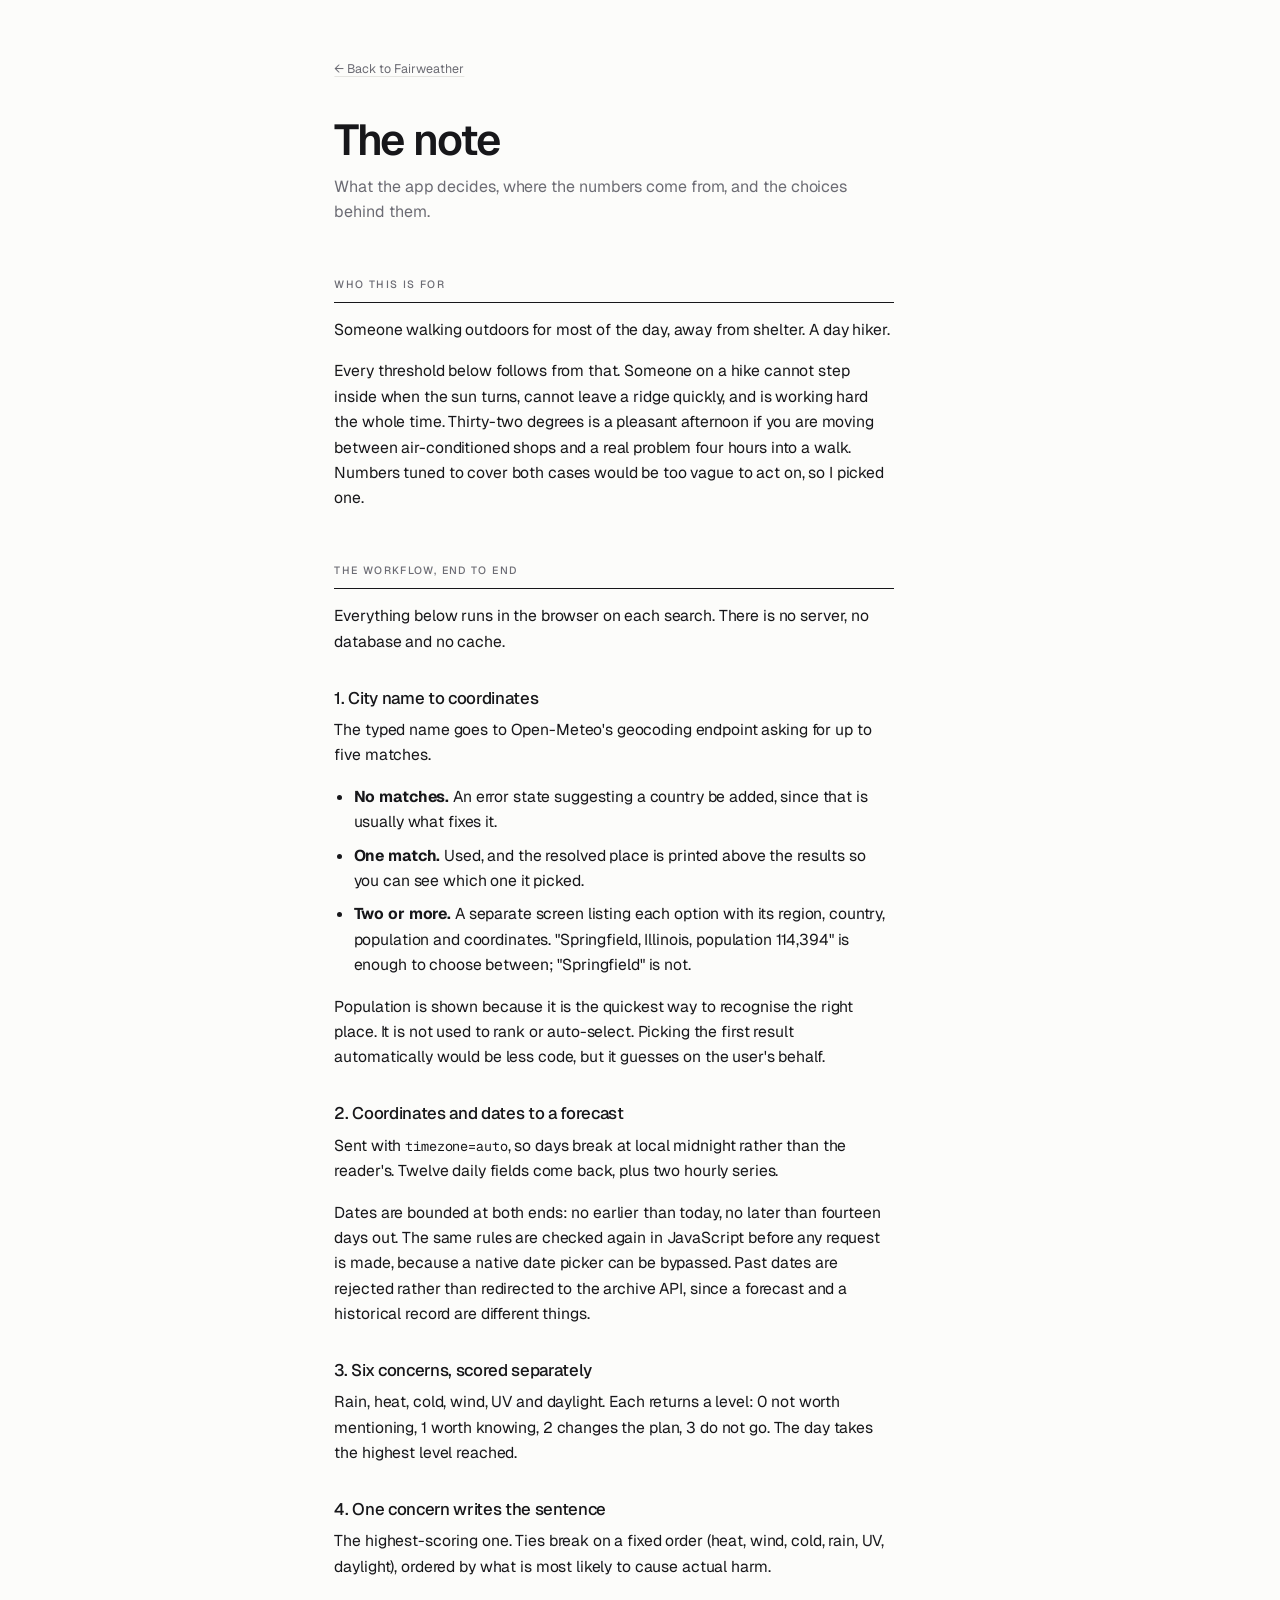
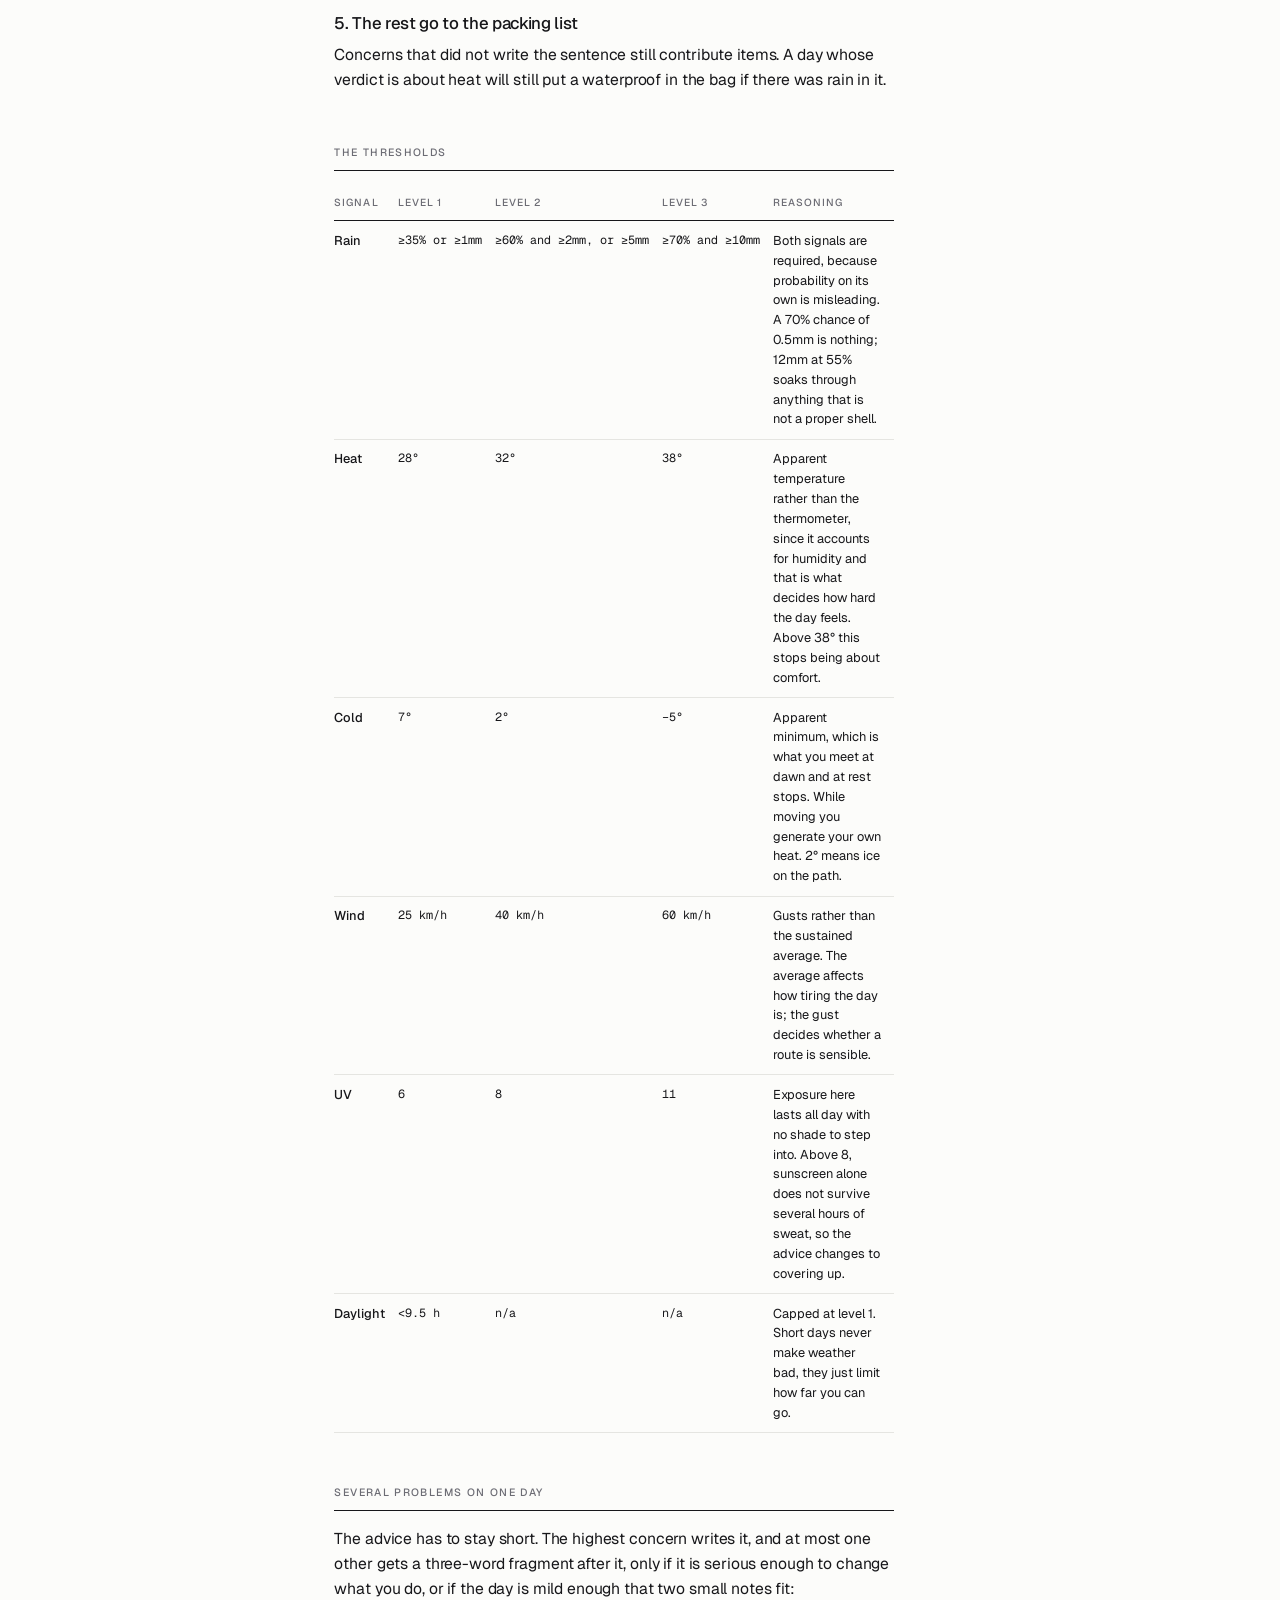
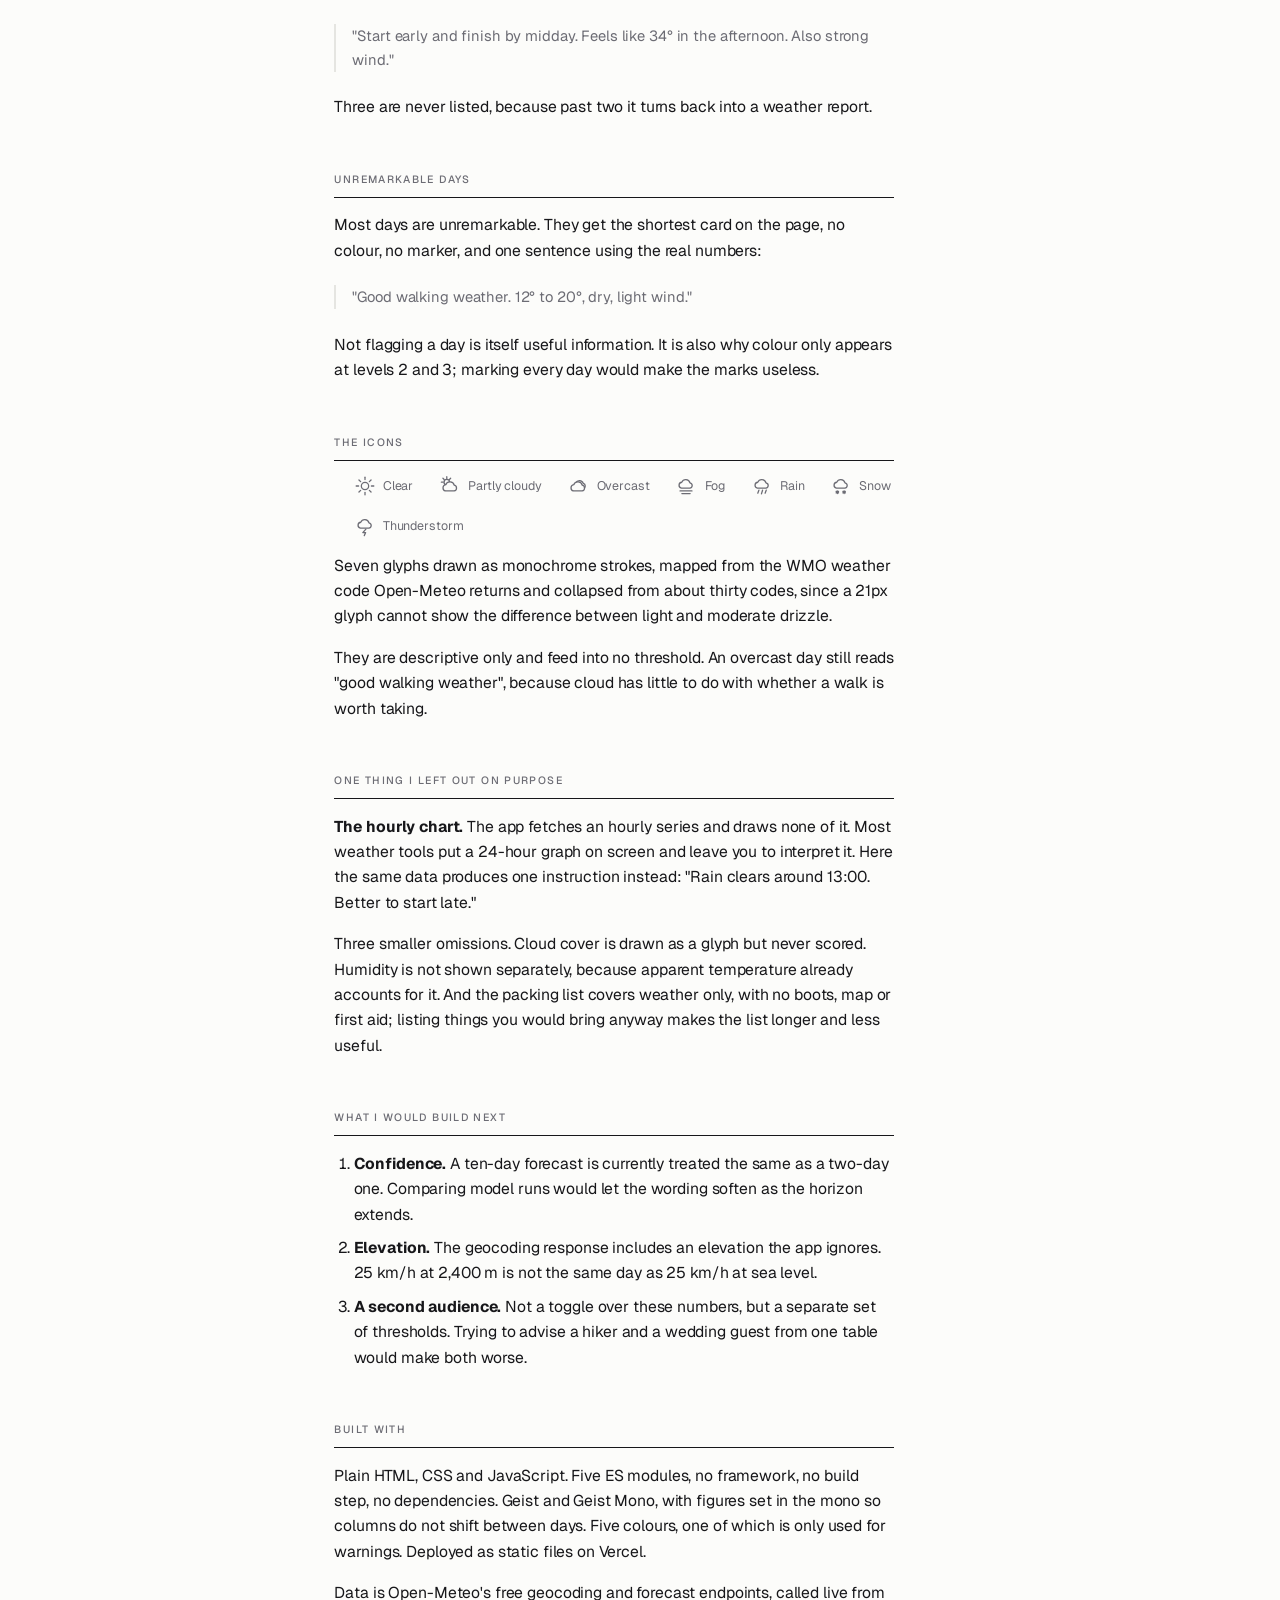
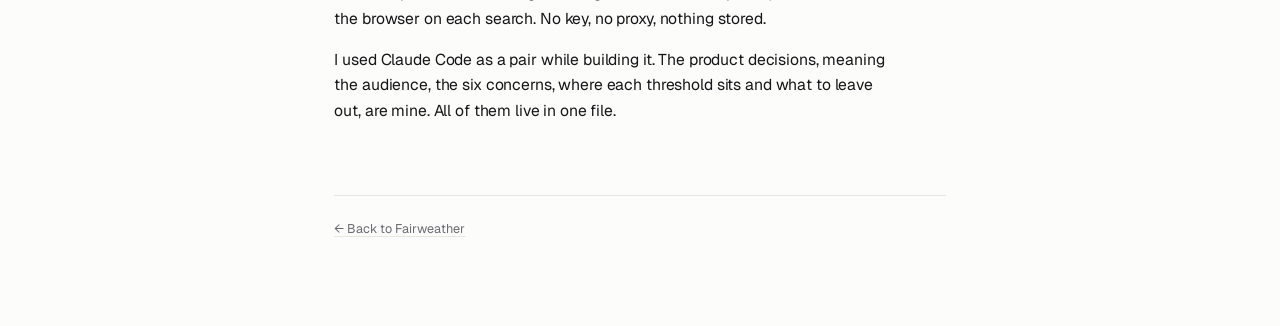
==== commit f2569ad7: "Rewrite all copy in plain language The previous wording was performing rather than informing. The sp" ====
--- a/note.html
+++ b/note.html
@@ -20,8 +20,8 @@
 <header class="masthead">
   <h1>The note</h1>
   <p class="standfirst">
-    What Fairweather decides, where the numbers come from, and the few places
-    where I chose one thing over another.
+    What the app decides, where the numbers come from, and the choices behind
+    them.
   </p>
 </header>
 
@@ -30,88 +30,79 @@
 <h2>Who this is for</h2>
 
 <p>
-  A day hiker. One person, on foot, outdoors for most of the daylight hours,
-  some distance from shelter.
-</p>
-
-<p>
-  That is the only decision in this project that really mattered, because every
-  number below follows from it. A hiker cannot step into a café when the sun
-  turns, cannot get off a ridge quickly, and is working hard the whole time.
-  Thirty-two degrees is a pleasant afternoon if you are wandering between
-  air-conditioned shops and a real problem four hours into a walk. Advice that
-  tries to serve both ends up serving neither, so the app says on its own front
-  page that if you are going to a wedding, you should ignore it.
+  Someone walking outdoors for most of the day, away from shelter. A day hiker.
+</p>
+
+<p>
+  Every threshold below follows from that. Someone on a hike cannot step inside
+  when the sun turns, cannot leave a ridge quickly, and is working hard the whole
+  time. Thirty-two degrees is a pleasant afternoon if you are moving between
+  air-conditioned shops and a real problem four hours into a walk. Numbers tuned
+  to cover both cases would be too vague to act on, so I picked one.
 </p>
 
 <h2>The workflow, end to end</h2>
 
 <p>
-  Everything below happens in the browser on each search. There is no server, no
-  database and no cache, so a stale response is not a failure mode this product
-  has.
-</p>
-
-<h3>1. The city becomes a question, not an answer</h3>
+  Everything below runs in the browser on each search. There is no server, no
+  database and no cache.
+</p>
+
+<h3>1. City name to coordinates</h3>
 
 <p>
   The typed name goes to Open-Meteo's geocoding endpoint asking for up to five
-  matches. What comes back is a list, and the app treats it as a list.
+  matches.
 </p>
 
 <ul>
-  <li><b>No matches.</b> An error state that suggests adding a country, because that is what actually fixes it.</li>
-  <li><b>One match.</b> Used, but the resolved place is printed above the results. You always know which town you are reading about.</li>
-  <li><b>Two or more.</b> A screen of its own. Each option shows its region, country, population and coordinates, because "Springfield, Illinois, population 114,394" is enough to choose between and "Springfield" is not.</li>
+  <li><b>No matches.</b> An error state suggesting a country be added, since that is usually what fixes it.</li>
+  <li><b>One match.</b> Used, and the resolved place is printed above the results so you can see which one it picked.</li>
+  <li><b>Two or more.</b> A separate screen listing each option with its region, country, population and coordinates. "Springfield, Illinois, population 114,394" is enough to choose between; "Springfield" is not.</li>
 </ul>
 
 <p>
-  Population is shown for one reason: it is the fastest way for a person to
-  recognise the place they meant. It is not used to rank or auto-select.
-  Silently taking the first result would have been three fewer lines of code and
-  a worse product.
-</p>
-
-<h3>2. The forecast is fetched for exactly the dates asked for</h3>
-
-<p>
-  The chosen coordinates and the two dates go to the forecast endpoint with
-  <code>timezone=auto</code>, so days break at local midnight rather than
-  wherever the reader happens to be. Twelve daily fields come back, plus two
-  hourly series.
-</p>
-
-<p>
-  The date inputs are bounded at both ends: no earlier than today, no later than
-  fourteen days out. Anything the browser lets through anyway is caught again in
-  JavaScript before a request is made, because a native date picker is a
-  suggestion rather than a guarantee. Past dates are refused rather than quietly
-  redirected to the archive API, since a forecast and a historical record are
-  different products and pretending otherwise would be dishonest.
-</p>
-
-<h3>3. Six concerns are scored independently</h3>
-
-<p>
-  Each concern reads the fields it needs and returns a level: 0 not worth
-  mentioning, 1 worth knowing, 2 changes the plan, 3 do not go. The day takes
-  the highest level any concern reached.
+  Population is shown because it is the quickest way to recognise the right
+  place. It is not used to rank or auto-select. Picking the first result
+  automatically would be less code, but it guesses on the user's behalf.
+</p>
+
+<h3>2. Coordinates and dates to a forecast</h3>
+
+<p>
+  Sent with <code>timezone=auto</code>, so days break at local midnight rather
+  than the reader's. Twelve daily fields come back, plus two hourly series.
+</p>
+
+<p>
+  Dates are bounded at both ends: no earlier than today, no later than fourteen
+  days out. The same rules are checked again in JavaScript before any request is
+  made, because a native date picker can be bypassed. Past dates are rejected
+  rather than redirected to the archive API, since a forecast and a historical
+  record are different things.
+</p>
+
+<h3>3. Six concerns, scored separately</h3>
+
+<p>
+  Rain, heat, cold, wind, UV and daylight. Each returns a level: 0 not worth
+  mentioning, 1 worth knowing, 2 changes the plan, 3 do not go. The day takes the
+  highest level reached.
 </p>
 
 <h3>4. One concern writes the sentence</h3>
 
 <p>
-  Whichever concern scored highest writes the verdict. Ties break on a fixed
-  order (heat, wind, cold, rain, UV, daylight) ranked by what actually injures
-  someone on foot rather than by what feels dramatic.
-</p>
-
-<h3>5. The rest go in the packing list</h3>
-
-<p>
-  Concerns that did not write the sentence are not discarded. Every triggered
-  concern contributes items to one trip-wide list, so a day whose verdict is
-  about heat still puts a shell in your bag if there was rain in it.
+  The highest-scoring one. Ties break on a fixed order (heat, wind, cold, rain,
+  UV, daylight), ordered by what is most likely to cause actual harm.
+</p>
+
+<h3>5. The rest go to the packing list</h3>
+
+<p>
+  Concerns that did not write the sentence still contribute items. A day whose
+  verdict is about heat will still put a waterproof in the bag if there was rain
+  in it.
 </p>
 
 <h2>The thresholds</h2>
@@ -119,7 +110,7 @@
 <div class="scroller">
 <table>
   <thead>
-    <tr><th>Signal</th><th>Level 1</th><th>Level 2</th><th>Level 3</th><th>Why here</th></tr>
+    <tr><th>Signal</th><th>Level 1</th><th>Level 2</th><th>Level 3</th><th>Reasoning</th></tr>
   </thead>
   <tbody>
     <tr>
@@ -127,169 +118,139 @@
       <td>≥35% or ≥1mm</td>
       <td>≥60% and ≥2mm, or ≥5mm</td>
       <td>≥70% and ≥10mm</td>
-      <td>Probability alone lies. A 70% chance of half a millimetre is a non-event; 12mm at 55% soaks through anything that is not a proper shell. Both signals, or neither.</td>
+      <td>Both signals are required, because probability on its own is misleading. A 70% chance of 0.5mm is nothing; 12mm at 55% soaks through anything that is not a proper shell.</td>
     </tr>
     <tr>
       <td>Heat</td>
       <td>28°</td>
       <td>32°</td>
       <td>38°</td>
-      <td>Read off apparent temperature, not the thermometer, because what matters is the load on someone already working. 32° is where a full day of exertion starts costing you. 38° is not a judgement call.</td>
+      <td>Apparent temperature rather than the thermometer, since it accounts for humidity and that is what decides how hard the day feels. Above 38° this stops being about comfort.</td>
     </tr>
     <tr>
       <td>Cold</td>
       <td>7°</td>
       <td>2°</td>
       <td>&minus;5°</td>
-      <td>Read off the apparent minimum, because a hiker meets the minimum at dawn and at every stop, not while moving. 2° means ice underfoot and hands that stop working.</td>
+      <td>Apparent minimum, which is what you meet at dawn and at rest stops. While moving you generate your own heat. 2° means ice on the path.</td>
     </tr>
     <tr>
       <td>Wind</td>
       <td>25 km/h</td>
       <td>40 km/h</td>
       <td>60 km/h</td>
-      <td>Gusts, not the sustained average. The average tells you how tiring the day is; the gust decides whether you stay upright on exposed ground, and that is what changes the route.</td>
+      <td>Gusts rather than the sustained average. The average affects how tiring the day is; the gust decides whether a route is sensible.</td>
     </tr>
     <tr>
       <td>UV</td>
       <td>6</td>
       <td>8</td>
       <td>11</td>
-      <td>A hiker is exactly who this index was written for: exposed, all day. At 8, sunscreen alone does not survive eight hours of sweat, so the advice becomes cover rather than cream.</td>
+      <td>Exposure here lasts all day with no shade to step into. Above 8, sunscreen alone does not survive several hours of sweat, so the advice changes to covering up.</td>
     </tr>
     <tr>
       <td>Daylight</td>
       <td>&lt;9.5 h</td>
       <td>n/a</td>
       <td>n/a</td>
-      <td>Capped at level 1 on purpose. Short days never make weather bad, but they quietly decide how long a route can be, and no forecast app reports it in a usable form.</td>
+      <td>Capped at level 1. Short days never make weather bad, they just limit how far you can go.</td>
     </tr>
   </tbody>
 </table>
 </div>
 
-<h2>When several things go wrong at once</h2>
-
-<p>
-  The verdict still has to be one sentence, so the rule is deliberately strict.
-  The dominant concern writes it. Exactly one other concern may add a trailing
-  clause, and only if it is serious enough to change what you do, or if the day
-  is mild enough that two small notes fit comfortably. A serious sentence is
-  never given company:
+<h2>Several problems on one day</h2>
+
+<p>
+  The advice has to stay short. The highest concern writes it, and at most one
+  other gets a three-word fragment after it, only if it is serious enough to
+  change what you do, or if the day is mild enough that two small notes fit:
 </p>
 
 <p class="aside">
-  "Start at first light and be finished by midday. It reaches 36° with no shade
-  to hide in, and the wind will fight you."
-</p>
-
-<p>
-  Three concerns are never listed. At that point the sentence stops being a
-  verdict and becomes a weather report, which is the thing this product exists
-  to avoid.
-</p>
-
-<h2>What an unremarkable day says</h2>
-
-<p>
-  Most days are unremarkable, and most tools handle them either by saying
-  nothing or by inventing drama. Here an unremarkable day gets the shortest card
-  on the page, no colour, no marker, and one confident sentence that uses the
-  real numbers as reassurance:
+  "Start early and finish by midday. Feels like 34° in the afternoon. Also
+  strong wind."
+</p>
+
+<p>
+  Three are never listed, because past two it turns back into a weather report.
+</p>
+
+<h2>Unremarkable days</h2>
+
+<p>
+  Most days are unremarkable. They get the shortest card on the page, no colour,
+  no marker, and one sentence using the real numbers:
 </p>
 
 <p class="aside">
-  "About as good as walking weather gets. 10° to 18°, dry, and no wind worth the
-  name."
-</p>
-
-<p>
-  The absence of a warning is the product. That is also why colour appears only
-  on days scoring 2 or 3: if everything is marked, nothing is.
-</p>
-
-<h2>The icons, and what they are not</h2>
+  "Good walking weather. 12° to 20°, dry, light wind."
+</p>
+
+<p>
+  Not flagging a day is itself useful information. It is also why colour only
+  appears at levels 2 and 3; marking every day would make the marks useless.
+</p>
+
+<h2>The icons</h2>
 
 <ul class="legend" id="legend"></ul>
 
 <p>
-  Seven glyphs, drawn by hand as monochrome strokes, mapped from the WMO weather
-  code that Open-Meteo returns. They are collapsed from roughly thirty codes,
-  because the difference between "light drizzle" and "moderate drizzle" is not
-  something a twenty-one pixel glyph can carry, and the verdict has already said
-  it in words.
-</p>
-
-<p>
-  They are descriptive and nothing else. No icon touches any threshold. An
-  overcast day still reads "about as good as walking weather gets", because
-  cloud has almost nothing to do with whether a walk is worth taking. The glyph
-  is there because people orient by it, not because it was allowed into the
-  judgement.
-</p>
-
-<h2>What I left out on purpose</h2>
-
-<p>
-  <b>The hourly chart.</b> The app fetches an hourly series and draws none of
-  it. Every other weather tool puts a twenty-four hour graph on the screen and
-  leaves you to read it, which is exactly the wall of numbers this product was
-  built against. The hourly data is used instead to produce one sentence: "wet
-  until about 13:00, then it clears, start late". That is the same information,
-  already decided.
-</p>
-
-<p>
-  Three smaller omissions follow the same reasoning. Cloud cover is drawn but
-  never scored, as above. Humidity is not shown as its own number, because
-  apparent temperature already contains it in the only form that matters, which
-  is how hard the day will feel. And the packing list is weather-driven only:
-  no boots, no map, no first aid. Padding it with things you would take anyway
-  would make it longer and less trustworthy.
+  Seven glyphs drawn as monochrome strokes, mapped from the WMO weather code
+  Open-Meteo returns and collapsed from about thirty codes, since a 21px glyph
+  cannot show the difference between light and moderate drizzle.
+</p>
+
+<p>
+  They are descriptive only and feed into no threshold. An overcast day still
+  reads "good walking weather", because cloud has little to do with whether a
+  walk is worth taking.
+</p>
+
+<h2>One thing I left out on purpose</h2>
+
+<p>
+  <b>The hourly chart.</b> The app fetches an hourly series and draws none of it.
+  Most weather tools put a 24-hour graph on screen and leave you to interpret it.
+  Here the same data produces one instruction instead: "Rain clears around 13:00.
+  Better to start late."
+</p>
+
+<p>
+  Three smaller omissions. Cloud cover is drawn as a glyph but never scored.
+  Humidity is not shown separately, because apparent temperature already accounts
+  for it. And the packing list covers weather only, with no boots, map or first
+  aid; listing things you would bring anyway makes the list longer and less
+  useful.
 </p>
 
 <h2>What I would build next</h2>
 
 <ol>
-  <li>
-    <b>Confidence, not just values.</b> A ten-day-out forecast is treated exactly
-    like a two-day-out one, which is wrong. The next version would compare model
-    runs and soften the language as the horizon extends. "Probably" is real
-    information and the app currently withholds it.
-  </li>
-  <li>
-    <b>Terrain.</b> The geocoding response already carries an elevation the app
-    ignores. A 25 km/h wind at 2,400 m is a different day from the same wind at
-    sea level, and altitude would let the thresholds move rather than staying
-    fixed.
-  </li>
-  <li>
-    <b>A second audience, properly.</b> Not a toggle bolted onto these numbers,
-    but a separate set of thresholds and a separate voice. The moment this app
-    tries to advise the hiker and the wedding guest from one table, both get
-    worse advice.
-  </li>
+  <li><b>Confidence.</b> A ten-day forecast is currently treated the same as a two-day one. Comparing model runs would let the wording soften as the horizon extends.</li>
+  <li><b>Elevation.</b> The geocoding response includes an elevation the app ignores. 25 km/h at 2,400 m is not the same day as 25 km/h at sea level.</li>
+  <li><b>A second audience.</b> Not a toggle over these numbers, but a separate set of thresholds. Trying to advise a hiker and a wedding guest from one table would make both worse.</li>
 </ol>
 
-<h2>What it is built with</h2>
-
-<p>
-  Plain HTML, CSS and JavaScript. Five small ES modules, no framework, no build
-  step, no dependencies, nothing to install. Geist for text and Geist Mono for
-  figures, so numbers that change between days do not shift the columns they sit
-  in. Five colours, one of which has a job. Deployed as static files on Vercel.
+<h2>Built with</h2>
+
+<p>
+  Plain HTML, CSS and JavaScript. Five ES modules, no framework, no build step,
+  no dependencies. Geist and Geist Mono, with figures set in the mono so columns
+  do not shift between days. Five colours, one of which is only used for
+  warnings. Deployed as static files on Vercel.
 </p>
 
 <p>
   Data is Open-Meteo's free geocoding and forecast endpoints, called live from
-  the browser on every search. No key, no proxy, nothing stored, nothing cached.
+  the browser on each search. No key, no proxy, nothing stored.
 </p>
 
 <p>
   I used Claude Code as a pair while building it. The product decisions, meaning
   the audience, the six concerns, where each threshold sits and what to leave
-  out, are mine. Every threshold in the app lives in one file so that it can be
-  argued with.
+  out, are mine. All of them live in one file.
 </p>
 
 </div>
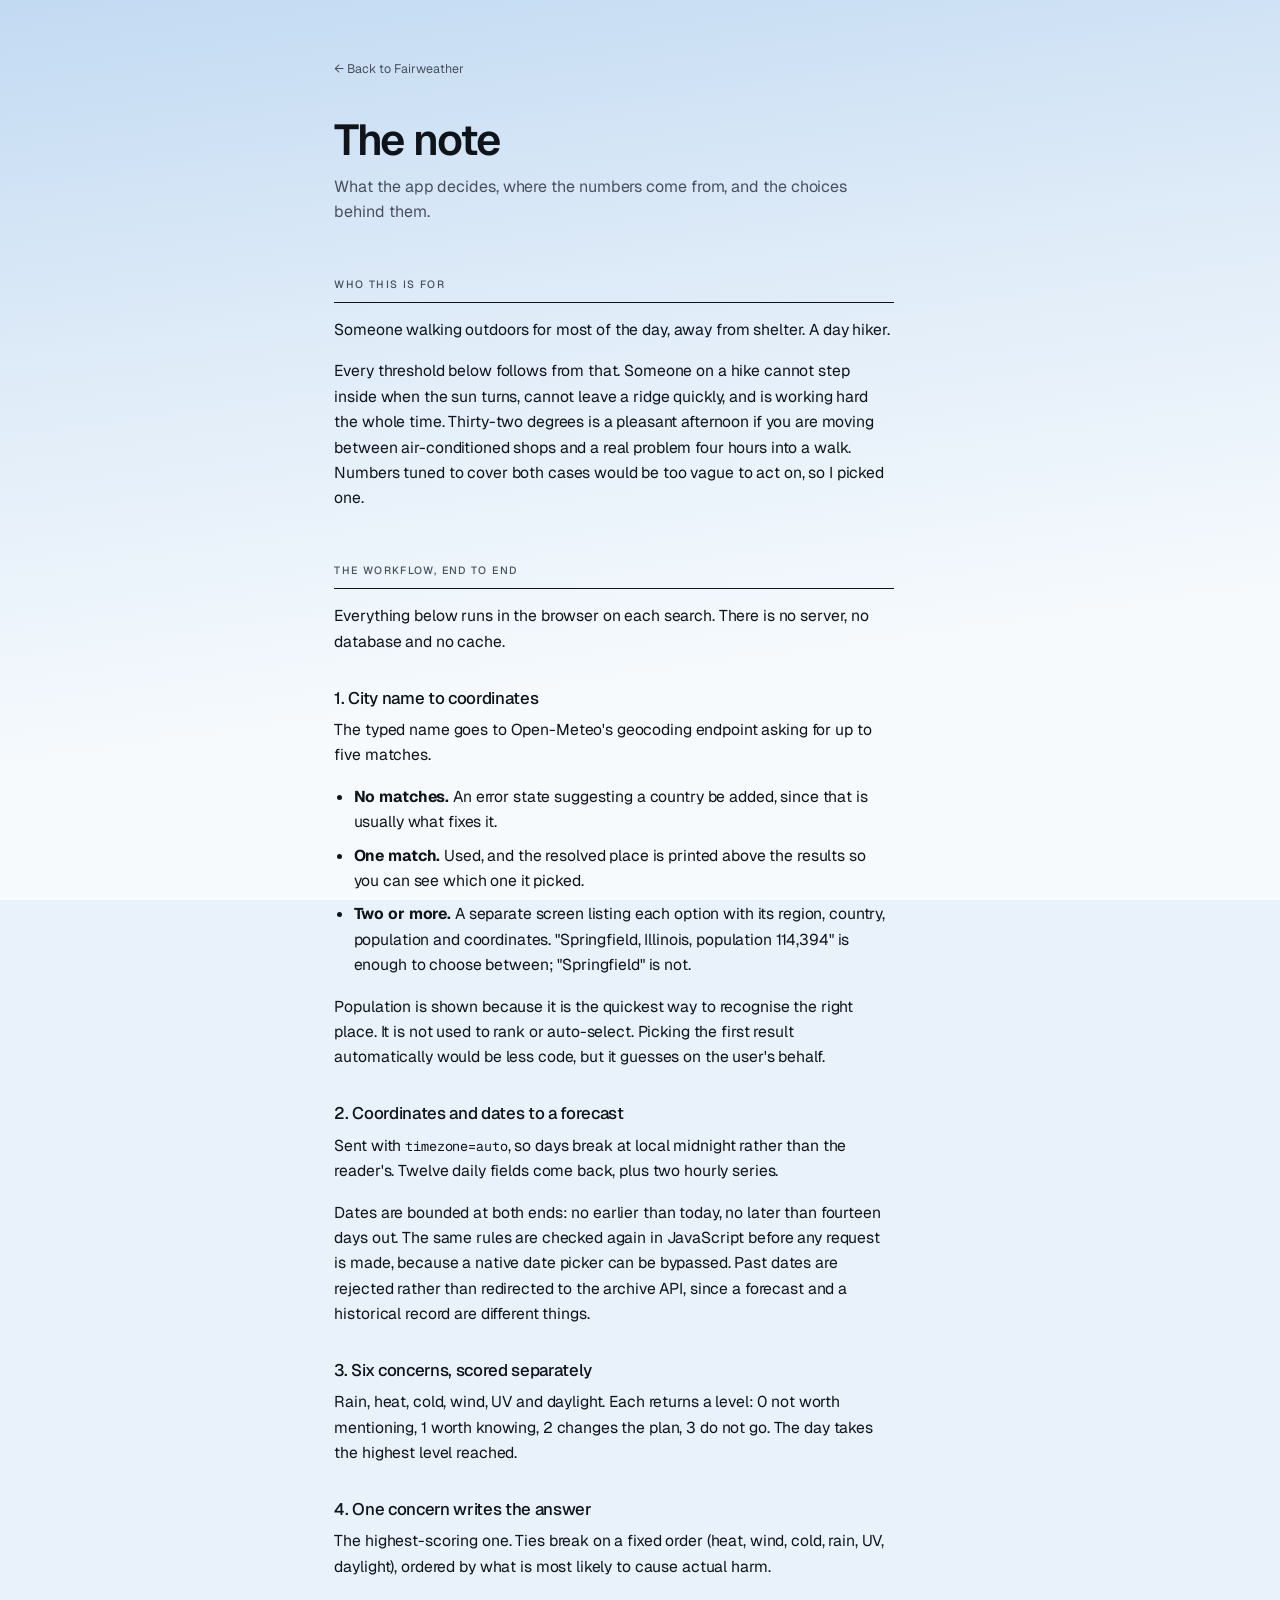
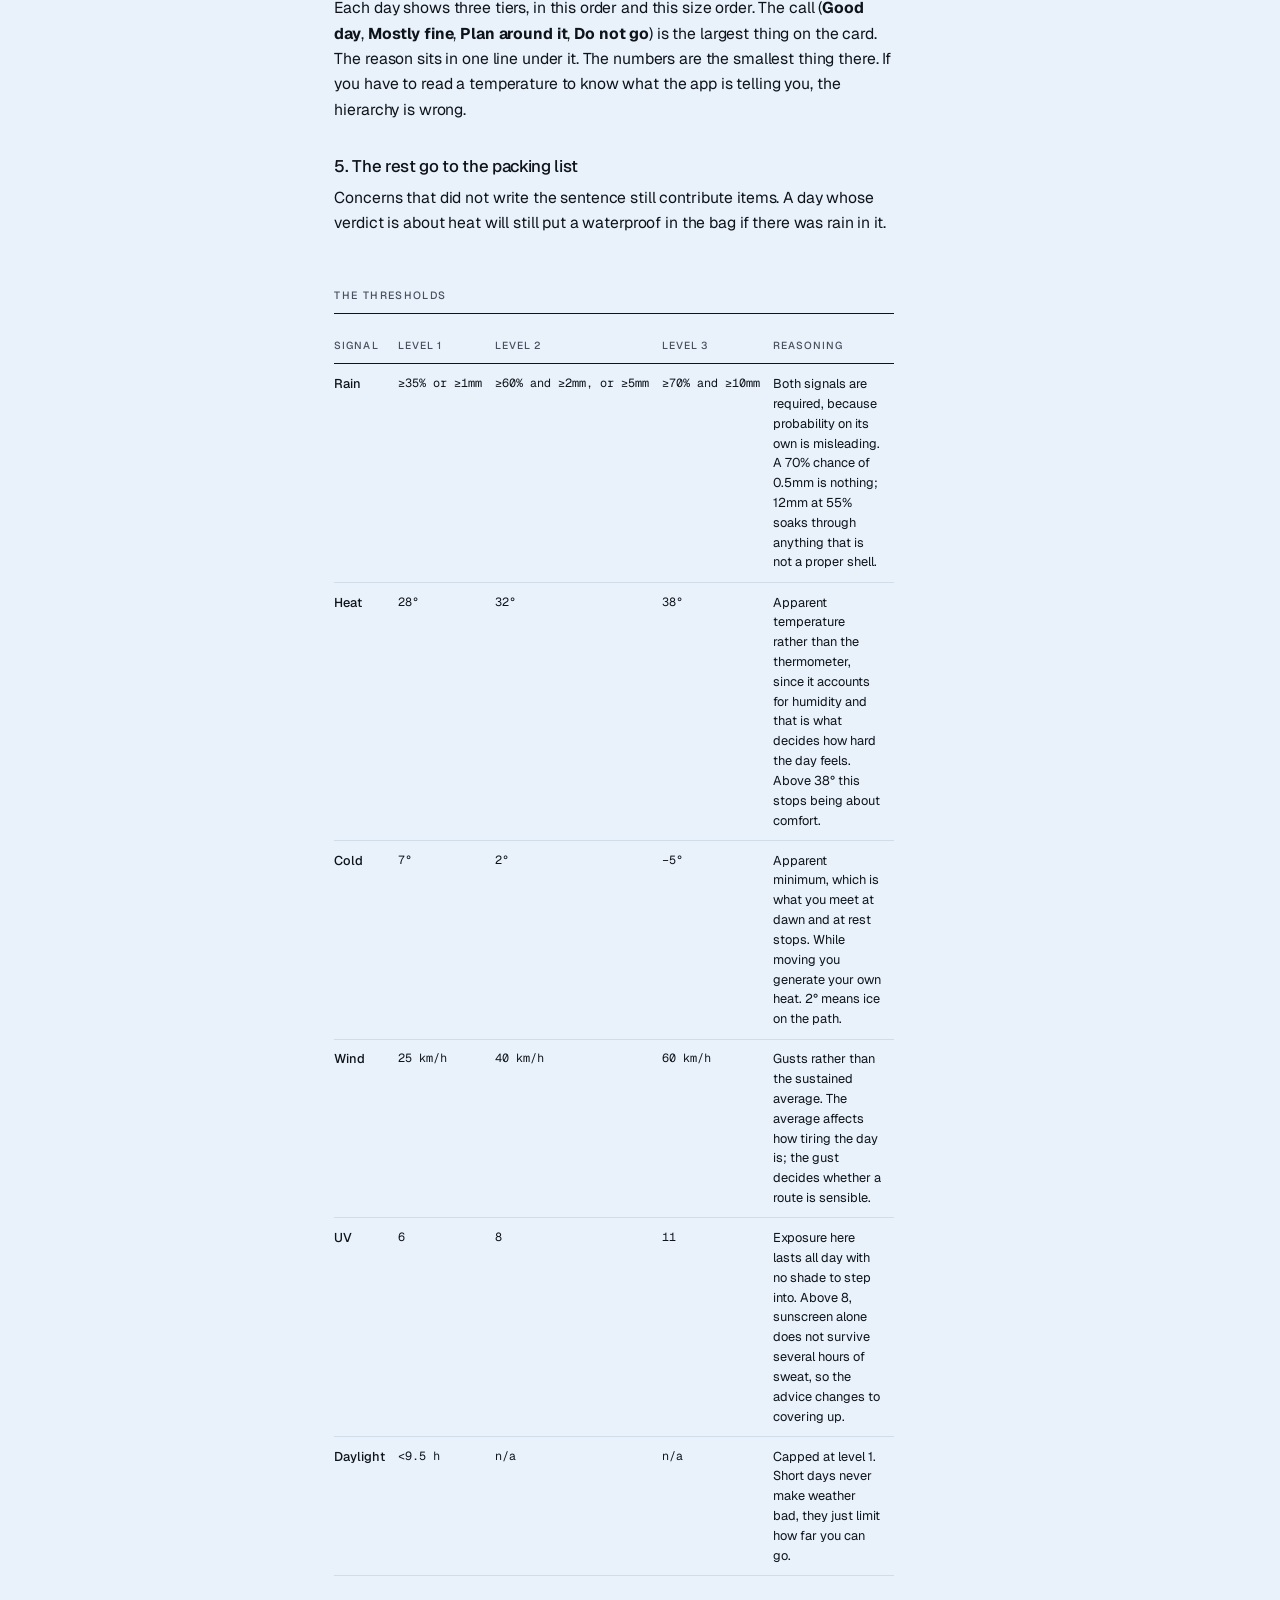
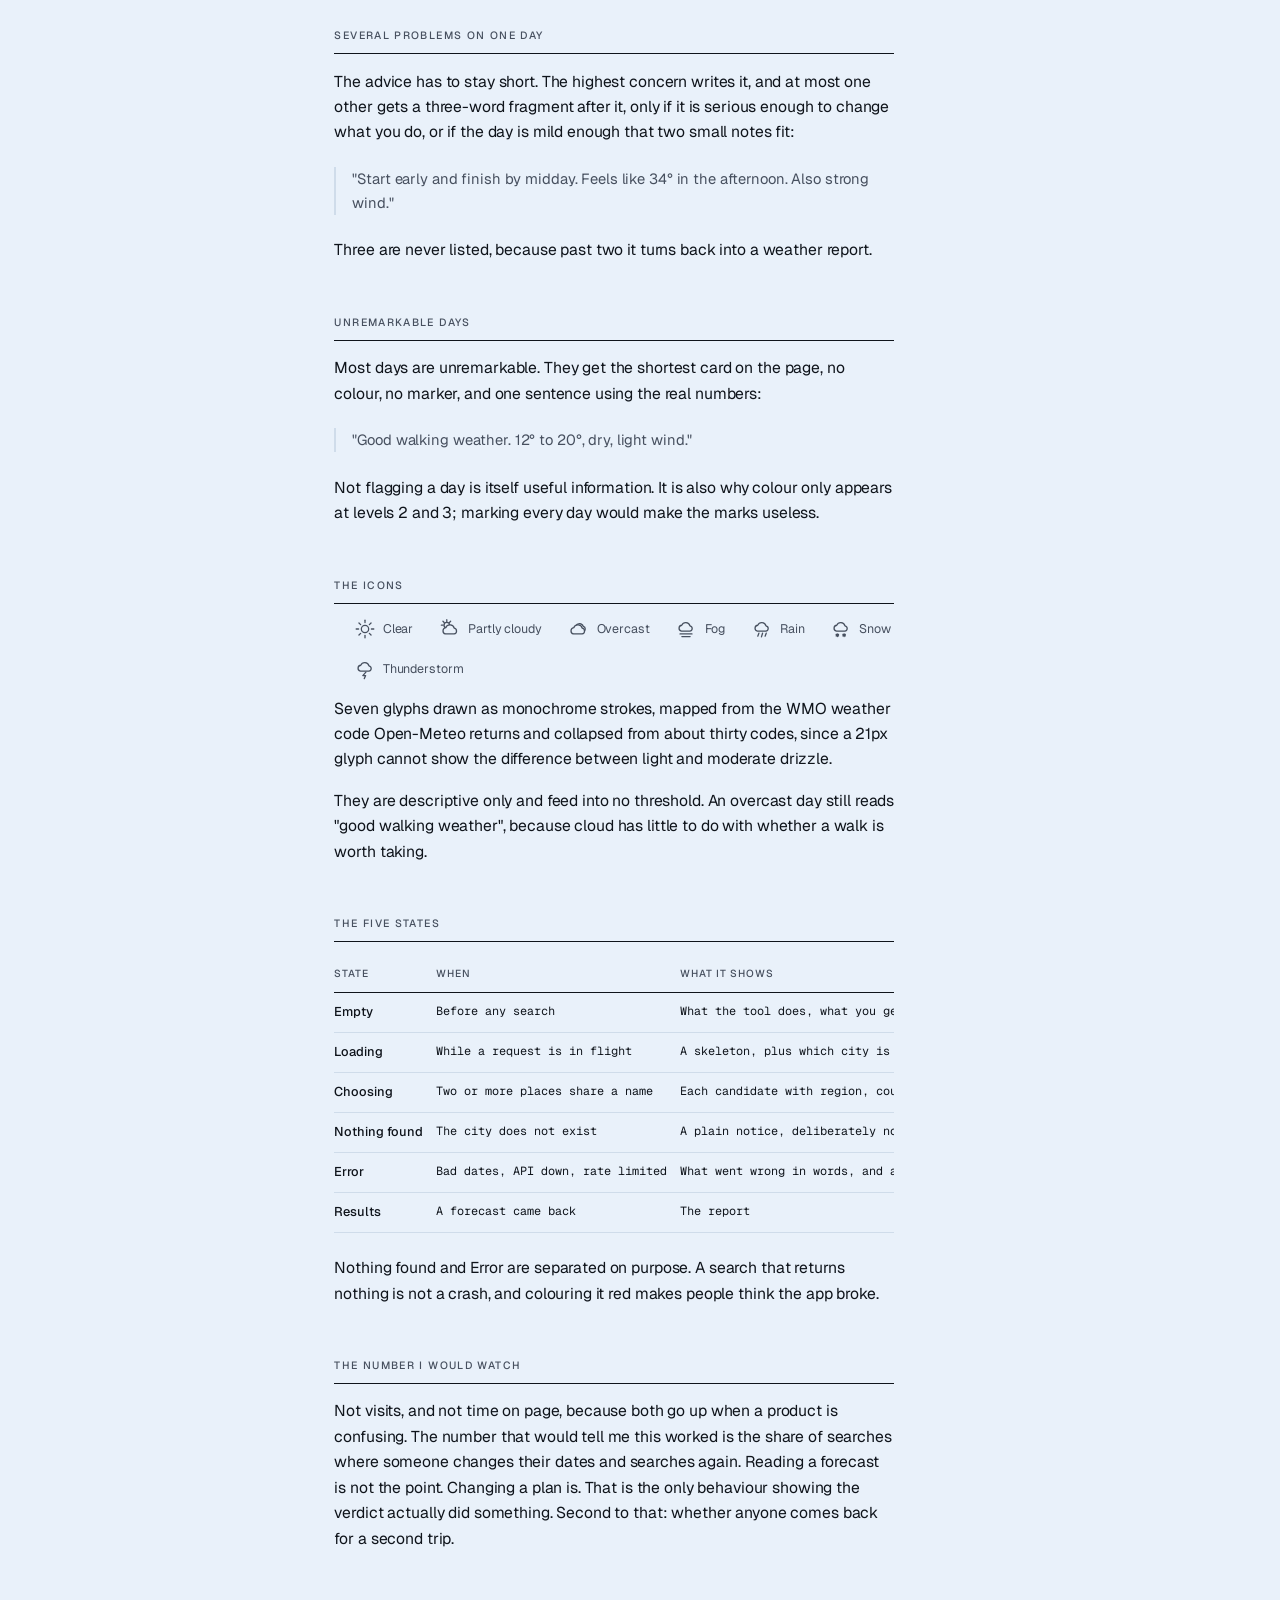
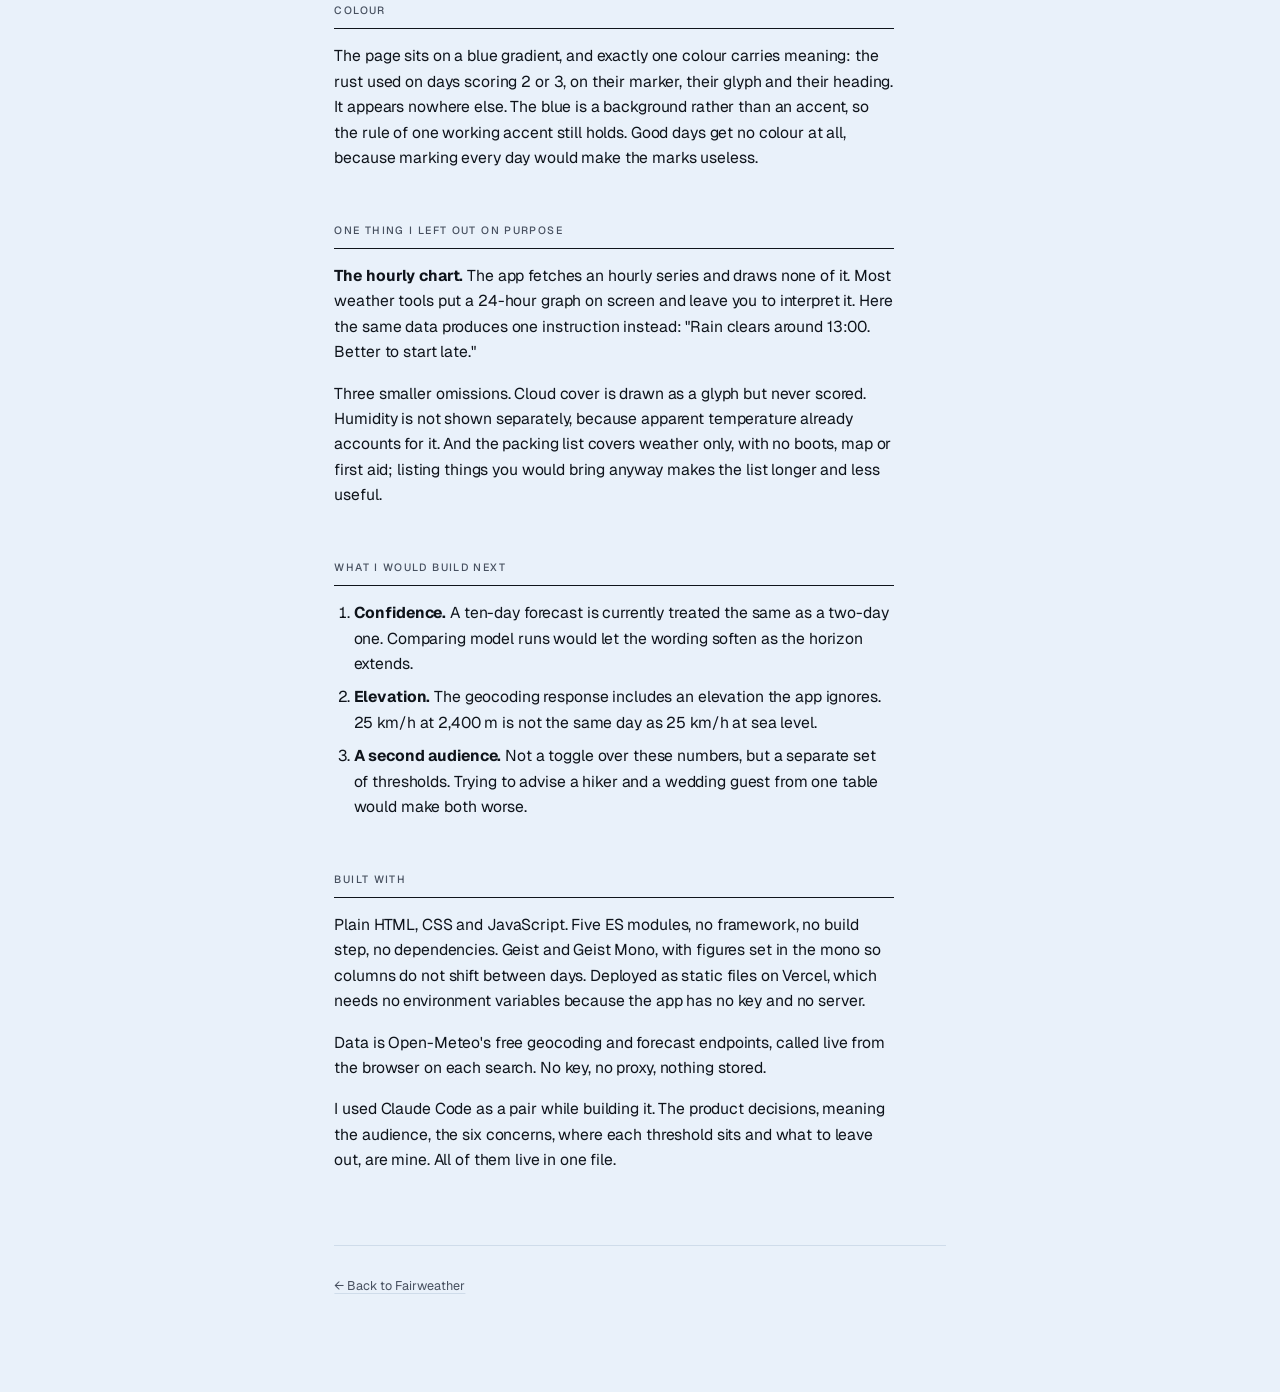
==== commit 13187602: "Answer-first hierarchy, blue ground, and a landing page that explains itself Audited against the ShA" ====
--- a/note.html
+++ b/note.html
@@ -90,11 +90,19 @@
   highest level reached.
 </p>
 
-<h3>4. One concern writes the sentence</h3>
+<h3>4. One concern writes the answer</h3>
 
 <p>
   The highest-scoring one. Ties break on a fixed order (heat, wind, cold, rain,
   UV, daylight), ordered by what is most likely to cause actual harm.
+</p>
+
+<p>
+  Each day shows three tiers, in this order and this size order. The call
+  (<b>Good day</b>, <b>Mostly fine</b>, <b>Plan around it</b>, <b>Do not go</b>)
+  is the largest thing on the card. The reason sits in one line under it. The
+  numbers are the smallest thing there. If you have to read a temperature to
+  know what the app is telling you, the hierarchy is wrong.
 </p>
 
 <h3>5. The rest go to the packing list</h3>
@@ -208,6 +216,48 @@
   walk is worth taking.
 </p>
 
+<h2>The five states</h2>
+
+<div class="scroller">
+<table>
+  <thead><tr><th>State</th><th>When</th><th>What it shows</th></tr></thead>
+  <tbody>
+    <tr><td>Empty</td><td>Before any search</td><td>What the tool does, what you get, and what to type</td></tr>
+    <tr><td>Loading</td><td>While a request is in flight</td><td>A skeleton, plus which city is being looked up</td></tr>
+    <tr><td>Choosing</td><td>Two or more places share a name</td><td>Each candidate with region, country, population, coordinates</td></tr>
+    <tr><td>Nothing found</td><td>The city does not exist</td><td>A plain notice, deliberately not styled as a failure</td></tr>
+    <tr><td>Error</td><td>Bad dates, API down, rate limited</td><td>What went wrong in words, and a retry</td></tr>
+    <tr><td>Results</td><td>A forecast came back</td><td>The report</td></tr>
+  </tbody>
+</table>
+</div>
+
+<p>
+  Nothing found and Error are separated on purpose. A search that returns nothing
+  is not a crash, and colouring it red makes people think the app broke.
+</p>
+
+<h2>The number I would watch</h2>
+
+<p>
+  Not visits, and not time on page, because both go up when a product is
+  confusing. The number that would tell me this worked is the share of searches
+  where someone changes their dates and searches again. Reading a forecast is not
+  the point. Changing a plan is. That is the only behaviour showing the verdict
+  actually did something. Second to that: whether anyone comes back for a second
+  trip.
+</p>
+
+<h2>Colour</h2>
+
+<p>
+  The page sits on a blue gradient, and exactly one colour carries meaning: the
+  rust used on days scoring 2 or 3, on their marker, their glyph and their
+  heading. It appears nowhere else. The blue is a background rather than an
+  accent, so the rule of one working accent still holds. Good days get no colour
+  at all, because marking every day would make the marks useless.
+</p>
+
 <h2>One thing I left out on purpose</h2>
 
 <p>
@@ -238,8 +288,8 @@
 <p>
   Plain HTML, CSS and JavaScript. Five ES modules, no framework, no build step,
   no dependencies. Geist and Geist Mono, with figures set in the mono so columns
-  do not shift between days. Five colours, one of which is only used for
-  warnings. Deployed as static files on Vercel.
+  do not shift between days. Deployed as static files on Vercel, which needs no
+  environment variables because the app has no key and no server.
 </p>
 
 <p>
--- a/styles.css
+++ b/styles.css
@@ -13,11 +13,14 @@
 --------------------------------------------------------------------------- */
 
 :root {
-  --paper:  #FCFCFA;
-  --ink:    #17171A;
-  --muted:  #6C6C74;
-  --rule:   #E5E5E1;
-  --flag:   #A8431C;   /* the only colour with a job */
+  --paper:  #E9F1FA;                    /* flat fallback behind the gradient */
+  --sky-top: #C2DAF2;
+  --sky-mid: #DEEBF8;
+  --sky-bot: #F6FAFD;
+  --ink:    #0F141B;
+  --muted:  #47505F;
+  --rule:   #CFDCEA;
+  --flag:   #A8401A;   /* the only colour with a job */
 
   --sans: 'Geist', -apple-system, BlinkMacSystemFont, 'Segoe UI', system-ui, sans-serif;
   --mono: 'Geist Mono', ui-monospace, 'SF Mono', SFMono-Regular, Menlo, monospace;
@@ -25,11 +28,14 @@
 
 @media (prefers-color-scheme: dark) {
   :root {
-    --paper:  #101012;
-    --ink:    #ECECEA;
-    --muted:  #8C8C94;
-    --rule:   #26262A;
-    --flag:   #E08757;
+    --paper:  #0A0F16;
+    --sky-top: #14243A;
+    --sky-mid: #0D1724;
+    --sky-bot: #070A0F;
+    --ink:    #E9EEF5;
+    --muted:  #949DAB;
+    --rule:   #1E2733;
+    --flag:   #EC9264;
   }
 }
 
@@ -39,6 +45,7 @@
 
 body {
   margin: 0;
+  min-height: 100vh;
   background: var(--paper);
   color: var(--ink);
   font-family: var(--sans);
@@ -48,6 +55,20 @@
   text-rendering: optimizeLegibility;
 }
 
+body::before {
+  content: '';
+  position: fixed;
+  inset: 0;
+  z-index: -1;
+  background: linear-gradient(
+    172deg,
+    var(--sky-top) 0%,
+    var(--sky-mid) 34%,
+    var(--sky-bot) 72%,
+    var(--sky-bot) 100%
+  );
+}
+
 a { color: inherit; text-decoration-color: var(--rule); text-underline-offset: 3px; }
 a:hover { text-decoration-color: currentColor; }
 
@@ -96,12 +117,12 @@
 input, button {
   font-family: var(--sans);
   font-size: .94rem;
-  padding: .58rem .7rem;
+  padding: .62rem .7rem;
   border: 1px solid var(--rule);
   border-radius: 6px;
-  background: transparent;
+  background: color-mix(in srgb, var(--sky-bot) 70%, transparent);
   color: var(--ink);
-  min-height: 2.7rem;
+  min-height: 44px;
 }
 
 input[type="date"] { font-family: var(--mono); font-size: .86rem; }
@@ -134,10 +155,31 @@
   margin: 0 0 .7rem;
 }
 .state--error .state-lead { color: var(--flag); }
+.state--notice .state-lead { color: var(--ink); }
 
 .state-body { max-width: 31rem; margin: 0 0 .8rem; color: var(--muted); font-size: .94rem; }
 .state-body--quiet { font-size: .86rem; }
 .state-actions { margin: 1.4rem 0 0; }
+
+/* What this does, on the empty state ---------------------------------------- */
+
+.explain { list-style: none; margin: 1.5rem 0 1.6rem; padding: 0; }
+
+.explain li {
+  padding: .8rem 0;
+  border-top: 1px solid var(--rule);
+}
+.explain li:last-child { border-bottom: 1px solid var(--rule); }
+
+.explain b {
+  display: block;
+  font-size: .98rem; font-weight: 500; letter-spacing: -0.015em;
+}
+.explain span {
+  display: block;
+  font-size: .85rem; color: var(--muted); margin-top: .15rem;
+  max-width: 30rem;
+}
 
 /* Loading ----------------------------------------------------------------- */
 
@@ -162,7 +204,7 @@
 .choice {
   display: block; width: 100%; text-align: left;
   background: none; color: var(--ink); border: 0; border-radius: 0;
-  padding: .95rem .2rem; cursor: pointer; min-height: 3.4rem;
+  padding: .95rem .2rem; cursor: pointer; min-height: 56px;
 }
 .choice:hover { background: color-mix(in srgb, var(--ink) 4%, transparent); }
 .choice b { font-size: 1.02rem; font-weight: 500; letter-spacing: -0.015em; }
@@ -188,9 +230,9 @@
 .linky:hover { color: var(--ink); opacity: 1; }
 
 .summary {
-  font-size: clamp(1.4rem, 4.4vw, 1.75rem);
-  font-weight: 500; letter-spacing: -0.03em; line-height: 1.26;
-  margin: .8rem 0 .5rem; max-width: 29rem;
+  font-size: clamp(1.55rem, 5.2vw, 2.05rem);
+  font-weight: 600; letter-spacing: -0.035em; line-height: 1.2;
+  margin: .7rem 0 .55rem; max-width: 30rem;
 }
 
 .summary-sub { margin: 0 0 3rem; color: var(--muted); font-size: .86rem; }
@@ -215,18 +257,20 @@
 .day-date-num { color: var(--muted); font-family: var(--mono); letter-spacing: .02em; }
 
 .day-band {
-  margin: 0 0 .55rem; font-size: .66rem; font-weight: 500;
-  text-transform: uppercase; letter-spacing: .12em; color: var(--muted);
-}
-
-.day--flagged { padding-left: 1.1rem; border-left: 2px solid var(--flag); }
+  margin: .35rem 0 .3rem;
+  font-size: 1.5rem; font-weight: 600;
+  letter-spacing: -0.03em; line-height: 1.1;
+  color: var(--ink);
+}
+
+.day--flagged { padding-left: 1.1rem; border-left: 3px solid var(--flag); }
 .day--flagged .day-band { color: var(--flag); }
 .day--flagged .wx { color: var(--flag); }
 
 .day-verdict {
-  font-size: 1.12rem; font-weight: 400;
-  letter-spacing: -0.014em; line-height: 1.45;
-  margin: 0; max-width: 31rem;
+  font-size: 1.02rem; font-weight: 400;
+  letter-spacing: -0.01em; line-height: 1.5;
+  margin: 0; max-width: 31rem; color: var(--muted);
 }
 
 .day-window { margin: .5rem 0 0; font-size: .84rem; color: var(--muted); max-width: 31rem; }
@@ -264,6 +308,7 @@
   font-size: .79rem; color: var(--muted);
 }
 .colophon p { margin: 0 0 .5rem; max-width: 29rem; }
+.colophon a { display: inline-block; padding: .5rem 0; }
 
 /* The note ---------------------------------------------------------------- */
 
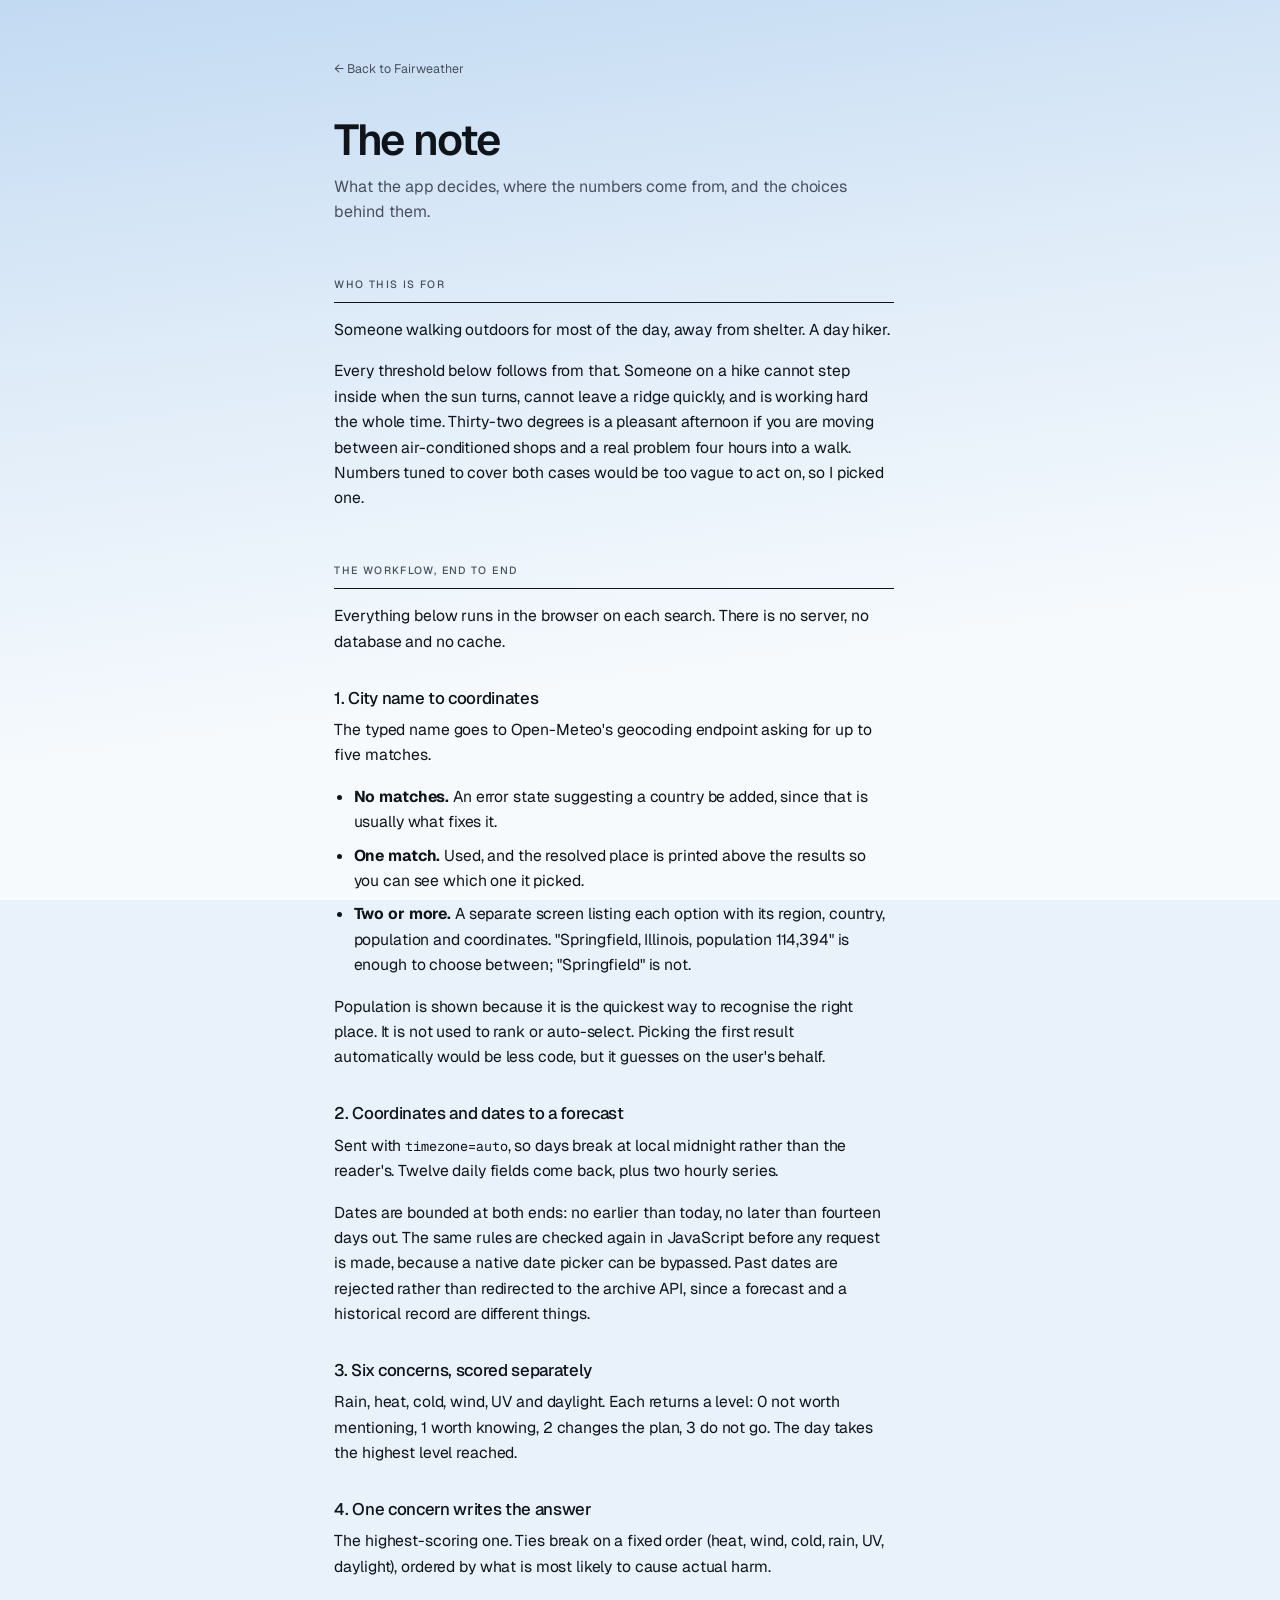
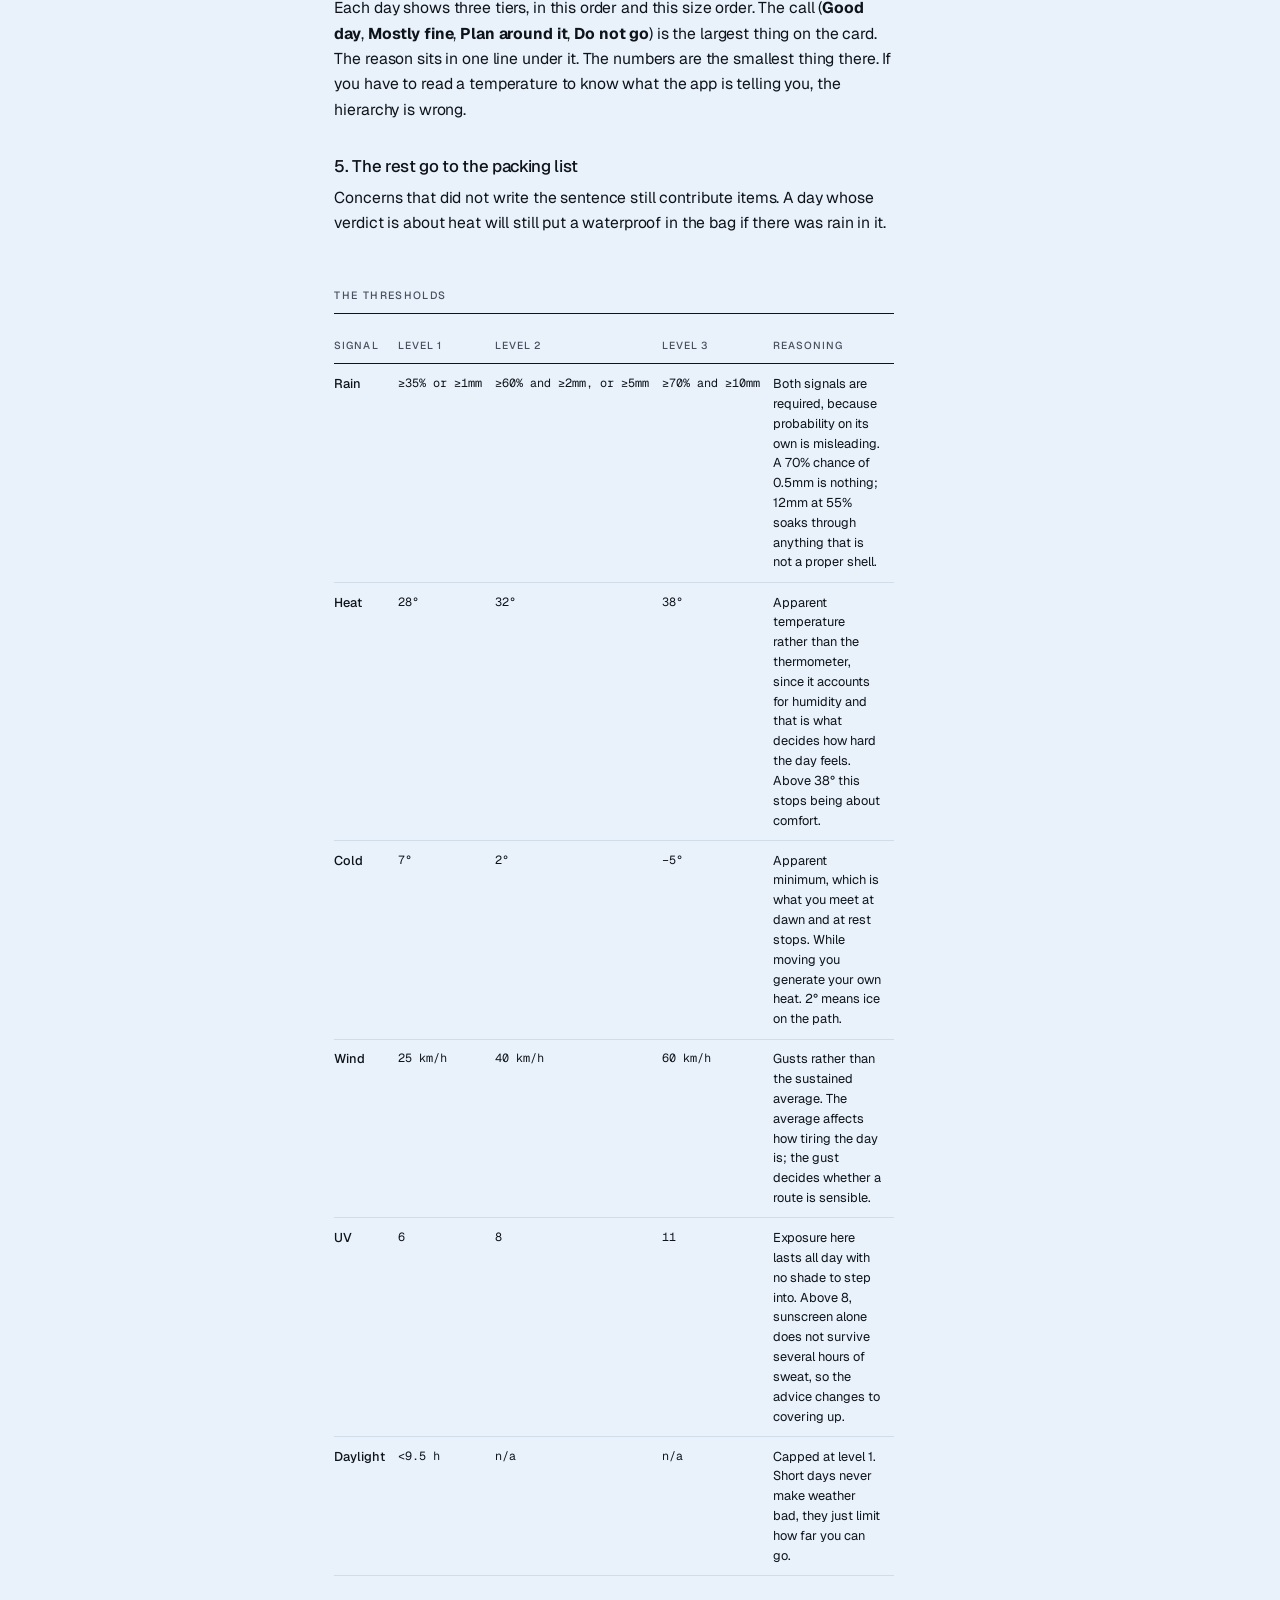
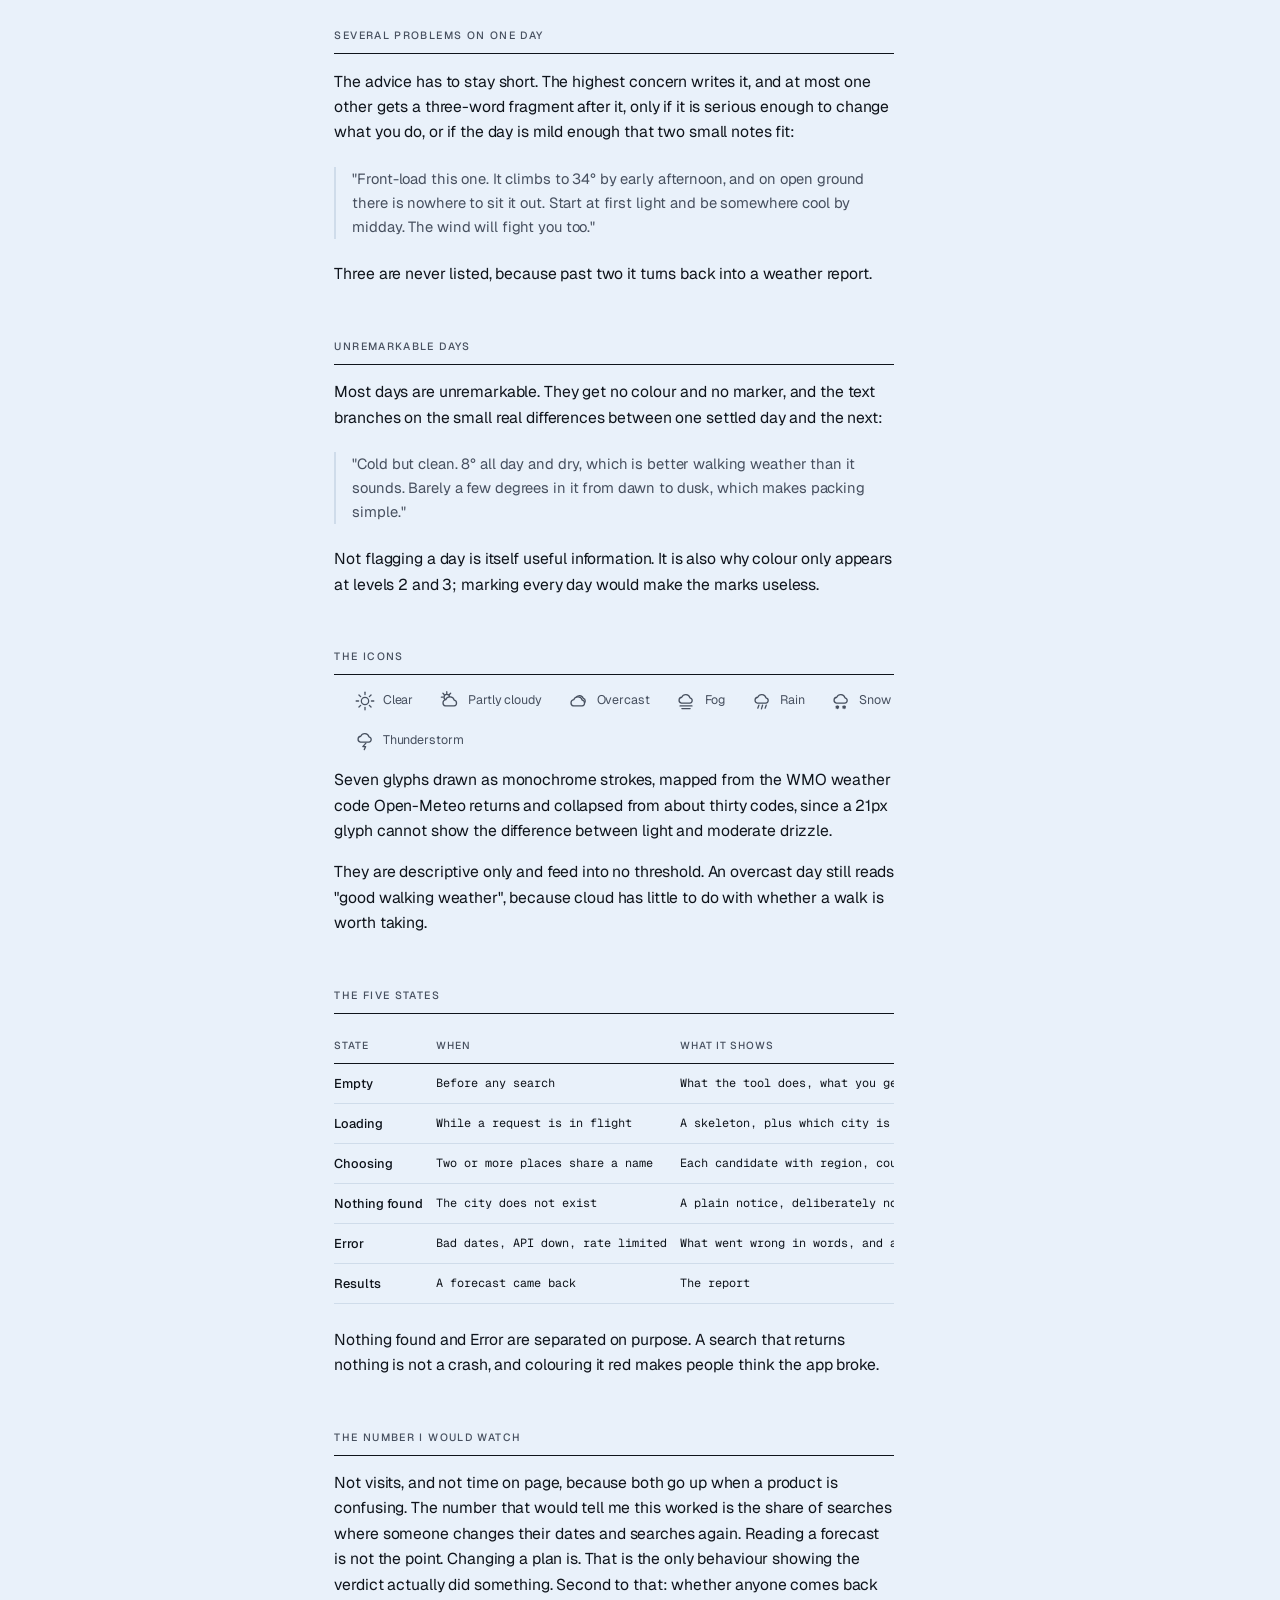
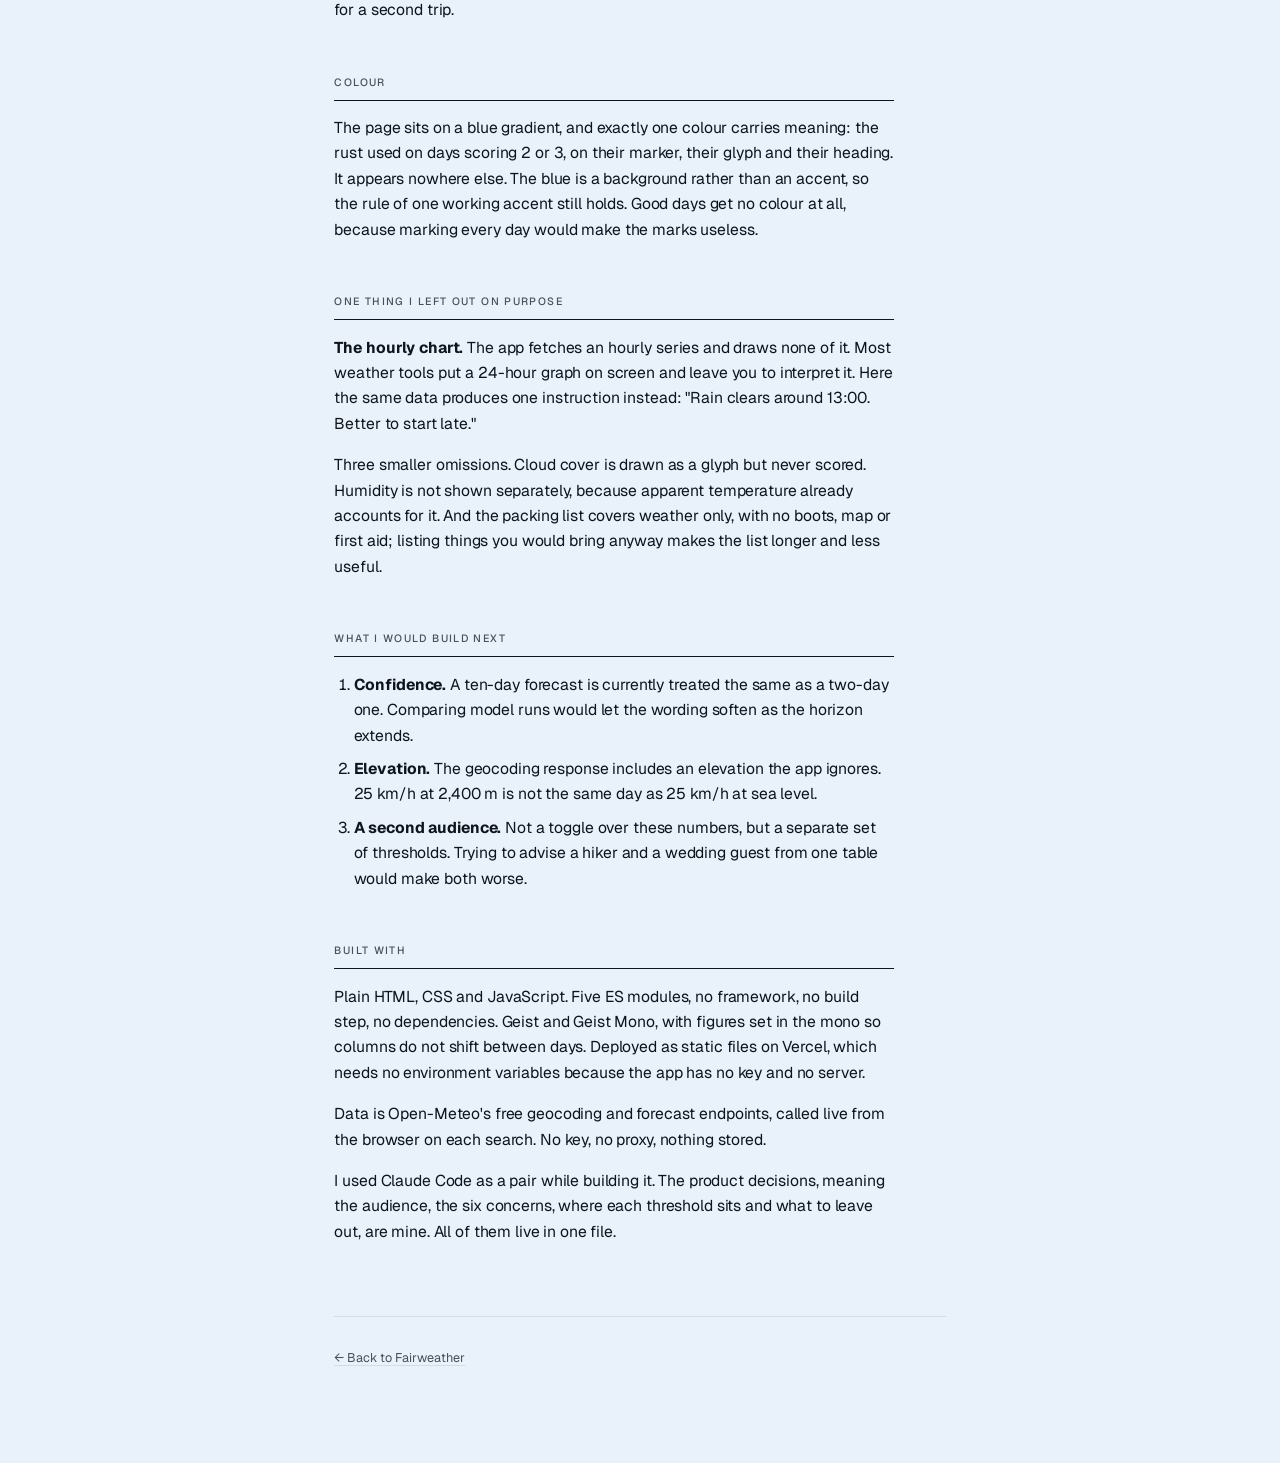
==== commit 0cd52b43: "Rewrite verdicts as real writing, and give the page real surfaces The one-line verdicts read like ma" ====
--- a/note.html
+++ b/note.html
@@ -176,8 +176,9 @@
 </p>
 
 <p class="aside">
-  "Start early and finish by midday. Feels like 34° in the afternoon. Also
-  strong wind."
+  "Front-load this one. It climbs to 34° by early afternoon, and on open ground
+  there is nowhere to sit it out. Start at first light and be somewhere cool by
+  midday. The wind will fight you too."
 </p>
 
 <p>
@@ -187,12 +188,14 @@
 <h2>Unremarkable days</h2>
 
 <p>
-  Most days are unremarkable. They get the shortest card on the page, no colour,
-  no marker, and one sentence using the real numbers:
+  Most days are unremarkable. They get no colour and no marker, and the text
+  branches on the small real differences between one settled day and the next:
 </p>
 
 <p class="aside">
-  "Good walking weather. 12° to 20°, dry, light wind."
+  "Cold but clean. 8° all day and dry, which is better walking weather than it
+  sounds. Barely a few degrees in it from dawn to dusk, which makes packing
+  simple."
 </p>
 
 <p>
--- a/styles.css
+++ b/styles.css
@@ -21,6 +21,12 @@
   --muted:  #47505F;
   --rule:   #CFDCEA;
   --flag:   #A8401A;   /* the only colour with a job */
+
+  --surface:      rgba(255, 255, 255, 0.72);
+  --surface-edge: rgba(255, 255, 255, 0.9);
+  --shadow:       0 1px 2px rgba(18, 38, 63, .04), 0 8px 24px -10px rgba(18, 38, 63, .14);
+  --shadow-lift:  0 2px 4px rgba(18, 38, 63, .05), 0 18px 40px -16px rgba(18, 38, 63, .22);
+  --radius: 16px;
 
   --sans: 'Geist', -apple-system, BlinkMacSystemFont, 'Segoe UI', system-ui, sans-serif;
   --mono: 'Geist Mono', ui-monospace, 'SF Mono', SFMono-Regular, Menlo, monospace;
@@ -36,6 +42,11 @@
     --muted:  #949DAB;
     --rule:   #1E2733;
     --flag:   #EC9264;
+
+    --surface:      rgba(28, 38, 52, 0.5);
+    --surface-edge: rgba(255, 255, 255, 0.07);
+    --shadow:       0 1px 2px rgba(0, 0, 0, .3), 0 8px 24px -10px rgba(0, 0, 0, .5);
+    --shadow-lift:  0 2px 4px rgba(0, 0, 0, .35), 0 18px 40px -16px rgba(0, 0, 0, .6);
   }
 }
 
@@ -215,6 +226,35 @@
 
 /* Report ------------------------------------------------------------------ */
 
+.hero {
+  background: var(--surface);
+  -webkit-backdrop-filter: blur(20px) saturate(150%);
+  backdrop-filter: blur(20px) saturate(150%);
+  border: 1px solid var(--surface-edge);
+  border-radius: var(--radius);
+  box-shadow: var(--shadow);
+  padding: 1.7rem 1.6rem 1.4rem;
+  margin-bottom: 3rem;
+}
+
+.hero-stats {
+  display: flex;
+  flex-wrap: wrap;
+  gap: 1.1rem 2.2rem;
+  margin: 1.5rem 0 0;
+  padding-top: 1.2rem;
+  border-top: 1px solid var(--rule);
+}
+.hero-stats > div { display: flex; flex-direction: column; gap: .18rem; }
+.hero-stats dt {
+  font-size: .62rem; font-weight: 500; color: var(--muted);
+  text-transform: uppercase; letter-spacing: .1em;
+}
+.hero-stats dd {
+  margin: 0; font-family: var(--mono); font-size: .92rem;
+  font-variant-numeric: tabular-nums; letter-spacing: -0.02em;
+}
+
 .place { display: flex; align-items: baseline; gap: .7rem; flex-wrap: wrap; }
 
 .place-name {
@@ -230,12 +270,13 @@
 .linky:hover { color: var(--ink); opacity: 1; }
 
 .summary {
-  font-size: clamp(1.55rem, 5.2vw, 2.05rem);
-  font-weight: 600; letter-spacing: -0.035em; line-height: 1.2;
-  margin: .7rem 0 .55rem; max-width: 30rem;
-}
-
-.summary-sub { margin: 0 0 3rem; color: var(--muted); font-size: .86rem; }
+  font-size: clamp(1.6rem, 5.4vw, 2.15rem);
+  font-weight: 600; letter-spacing: -0.037em; line-height: 1.18;
+  margin: .75rem 0 .6rem; max-width: 30rem;
+  text-wrap: balance;
+}
+
+.summary-sub { margin: 0; color: var(--muted); font-size: .88rem; max-width: 32rem; }
 
 .section-head {
   font-size: .66rem; font-weight: 500;
@@ -246,10 +287,46 @@
 
 /* Days -------------------------------------------------------------------- */
 
-.days { list-style: none; margin: 0 0 3.2rem; padding: 0; }
-.day { padding: 1.5rem 0 1.4rem; border-bottom: 1px solid var(--rule); }
-
-.day-head { display: flex; align-items: center; gap: .55rem; margin-bottom: .1rem; }
+.days { list-style: none; margin: 0 0 3.4rem; padding: 0; display: flex; flex-direction: column; gap: .85rem; }
+
+.day {
+  background: var(--surface);
+  -webkit-backdrop-filter: blur(20px) saturate(150%);
+  backdrop-filter: blur(20px) saturate(150%);
+  border: 1px solid var(--surface-edge);
+  border-radius: var(--radius);
+  box-shadow: var(--shadow);
+  padding: 1.35rem 1.5rem 1.25rem;
+  transition: box-shadow .25s ease, transform .25s ease;
+  animation: rise .45s cubic-bezier(.22,.68,.36,1) both;
+  animation-delay: var(--stagger, 0ms);
+}
+
+@media (hover: hover) {
+  .day:hover { transform: translateY(-2px); box-shadow: var(--shadow-lift); }
+}
+
+@keyframes rise {
+  from { opacity: 0; transform: translateY(10px); }
+  to   { opacity: 1; transform: none; }
+}
+
+@media (prefers-reduced-motion: reduce) {
+  .day { animation: none; }
+  .day:hover { transform: none; }
+}
+
+.day-head {
+  display: flex; align-items: center; gap: .55rem;
+  margin-bottom: .15rem;
+}
+
+.day-temp {
+  margin: 0 0 0 auto;
+  font-family: var(--mono); font-size: .8rem;
+  font-variant-numeric: tabular-nums; letter-spacing: -0.02em;
+  color: var(--muted); white-space: nowrap;
+}
 
 .wx { width: 21px; height: 21px; flex: 0 0 auto; color: var(--muted); display: block; }
 
@@ -263,38 +340,60 @@
   color: var(--ink);
 }
 
-.day--flagged { padding-left: 1.1rem; border-left: 3px solid var(--flag); }
+.day--flagged {
+  border-left: 3px solid var(--flag);
+  padding-left: calc(1.5rem - 2px);
+}
 .day--flagged .day-band { color: var(--flag); }
 .day--flagged .wx { color: var(--flag); }
 
 .day-verdict {
   font-size: 1.02rem; font-weight: 400;
-  letter-spacing: -0.01em; line-height: 1.5;
-  margin: 0; max-width: 31rem; color: var(--muted);
-}
-
-.day-window { margin: .5rem 0 0; font-size: .84rem; color: var(--muted); max-width: 31rem; }
+  letter-spacing: -0.008em; line-height: 1.62;
+  margin: 0; max-width: 34rem;
+  color: color-mix(in srgb, var(--ink) 78%, transparent);
+  text-wrap: pretty;
+}
+
+.day-window {
+  margin: .65rem 0 0; font-size: .85rem; color: var(--muted);
+  max-width: 34rem; padding-left: .8rem;
+  border-left: 2px solid var(--rule);
+}
 .day-window:empty { display: none; }
 
-.day-figures { display: flex; flex-wrap: wrap; gap: 0 1.5rem; margin: 1rem 0 0; }
+.day-figures {
+  display: flex; flex-wrap: wrap; gap: .8rem 1.8rem;
+  margin: 1.2rem 0 0; padding-top: 1rem;
+  border-top: 1px solid var(--rule);
+}
 .day-figures > div { display: flex; flex-direction: column; }
 .day-figures dt {
   color: var(--muted); text-transform: uppercase;
   letter-spacing: .08em; font-size: .62rem; font-weight: 500;
 }
 .day-figures dd {
-  margin: .1rem 0 .4rem;
-  font-family: var(--mono); font-size: .78rem;
-  font-variant-numeric: tabular-nums; letter-spacing: -0.01em;
+  margin: .15rem 0 0;
+  font-family: var(--mono); font-size: .8rem;
+  font-variant-numeric: tabular-nums; letter-spacing: -0.02em;
 }
 
 /* Packing ----------------------------------------------------------------- */
 
-.packing { list-style: none; margin: 0; padding: 0; }
+.packing {
+  list-style: none; margin: 0; padding: .3rem 1.5rem;
+  background: var(--surface);
+  -webkit-backdrop-filter: blur(20px) saturate(150%);
+  backdrop-filter: blur(20px) saturate(150%);
+  border: 1px solid var(--surface-edge);
+  border-radius: var(--radius);
+  box-shadow: var(--shadow);
+}
 .packing li {
-  padding: .85rem 0; border-bottom: 1px solid var(--rule);
+  padding: .9rem 0; border-bottom: 1px solid var(--rule);
   display: flex; flex-wrap: wrap; gap: .2rem .9rem; align-items: baseline;
 }
+.packing li:last-child { border-bottom: 0; }
 .packing b { font-size: 1rem; font-weight: 500; letter-spacing: -0.015em; flex: 1 1 12rem; }
 .packing span { font-size: .79rem; color: var(--muted); flex: 1 1 10rem; }
 
@@ -359,7 +458,12 @@
 /* Narrow screens ---------------------------------------------------------- */
 
 @media (max-width: 34rem) {
-  .page { padding-top: 2.4rem; }
+  .page { padding-top: 2.4rem; padding-inline: 1rem; }
+  .hero { padding: 1.4rem 1.2rem 1.2rem; }
+  .day { padding: 1.2rem 1.2rem 1.1rem; }
+  .day--flagged { padding-left: calc(1.2rem - 2px); }
+  .packing { padding-inline: 1.2rem; }
+  .day-figures { gap: .8rem 1.4rem; }
   .search { gap: .7rem; }
   .field { flex: 1 1 8rem; }
   .field--city { flex: 1 1 100%; }
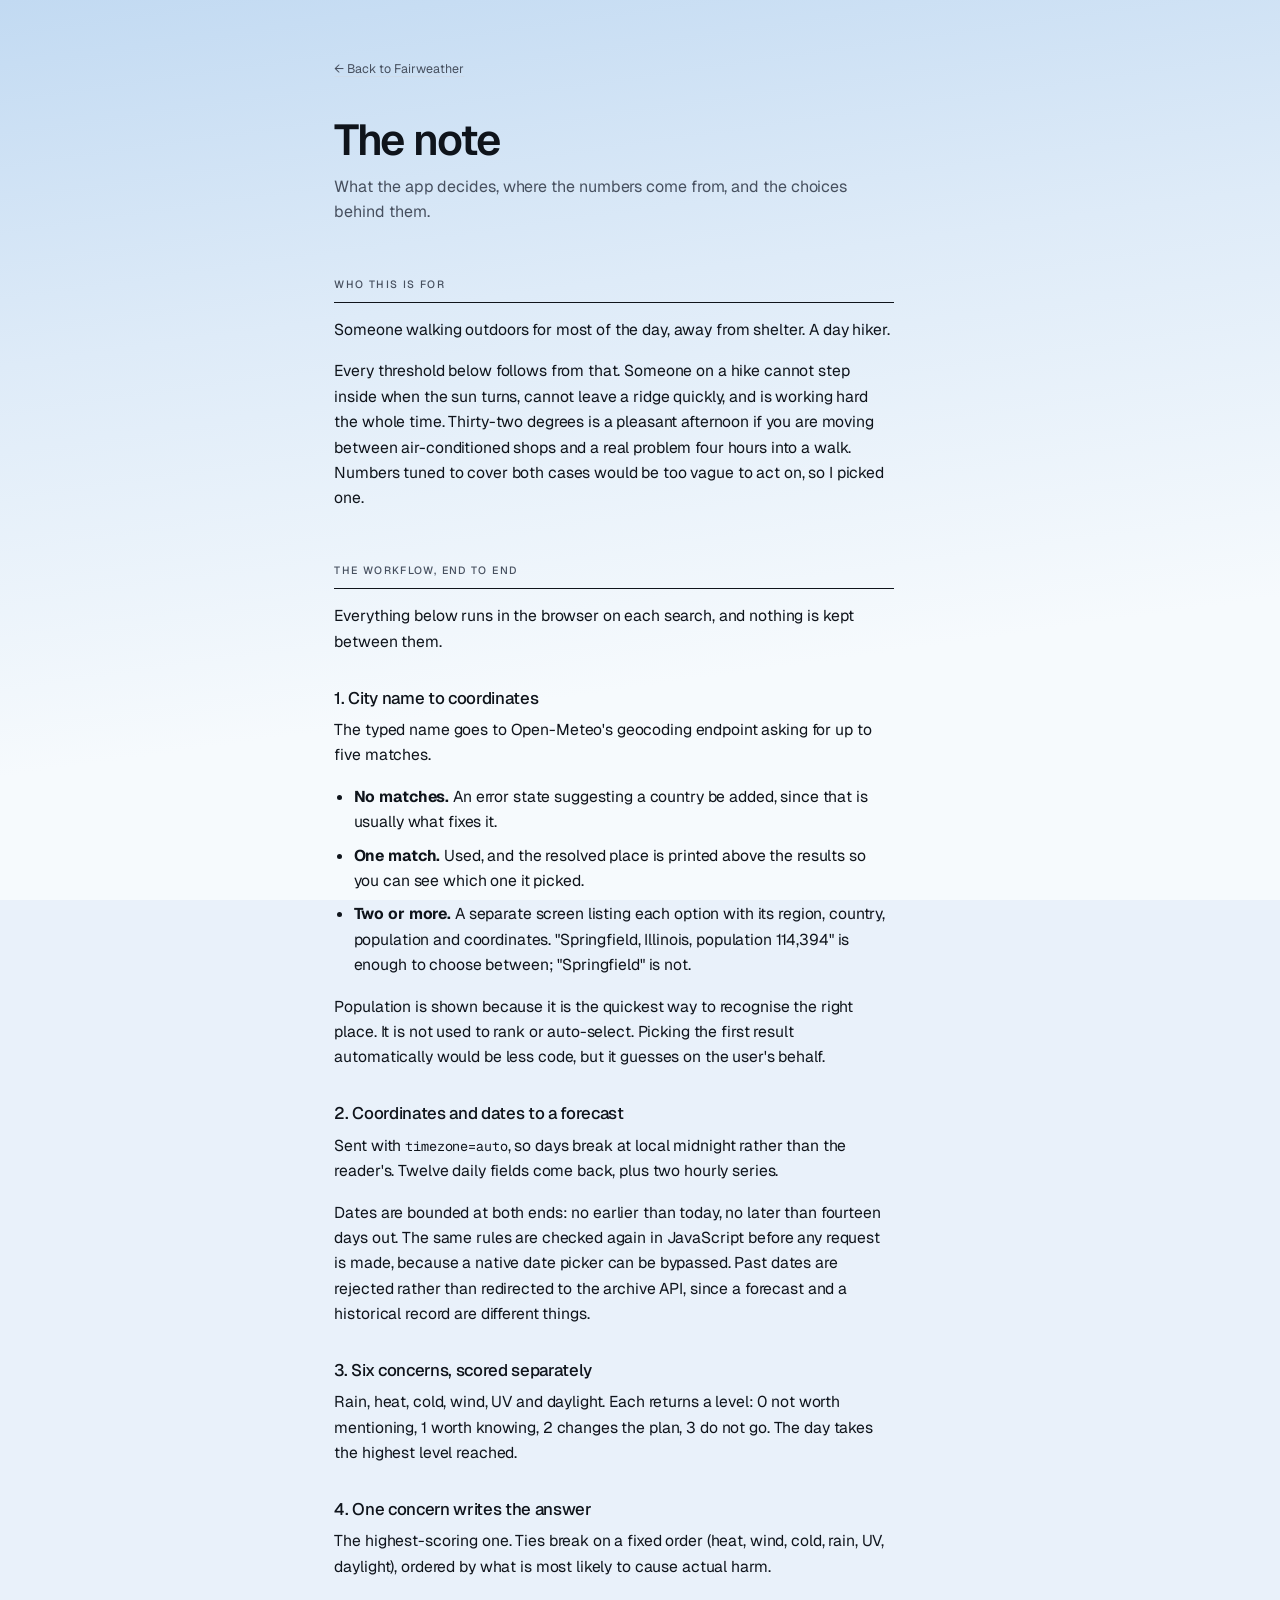
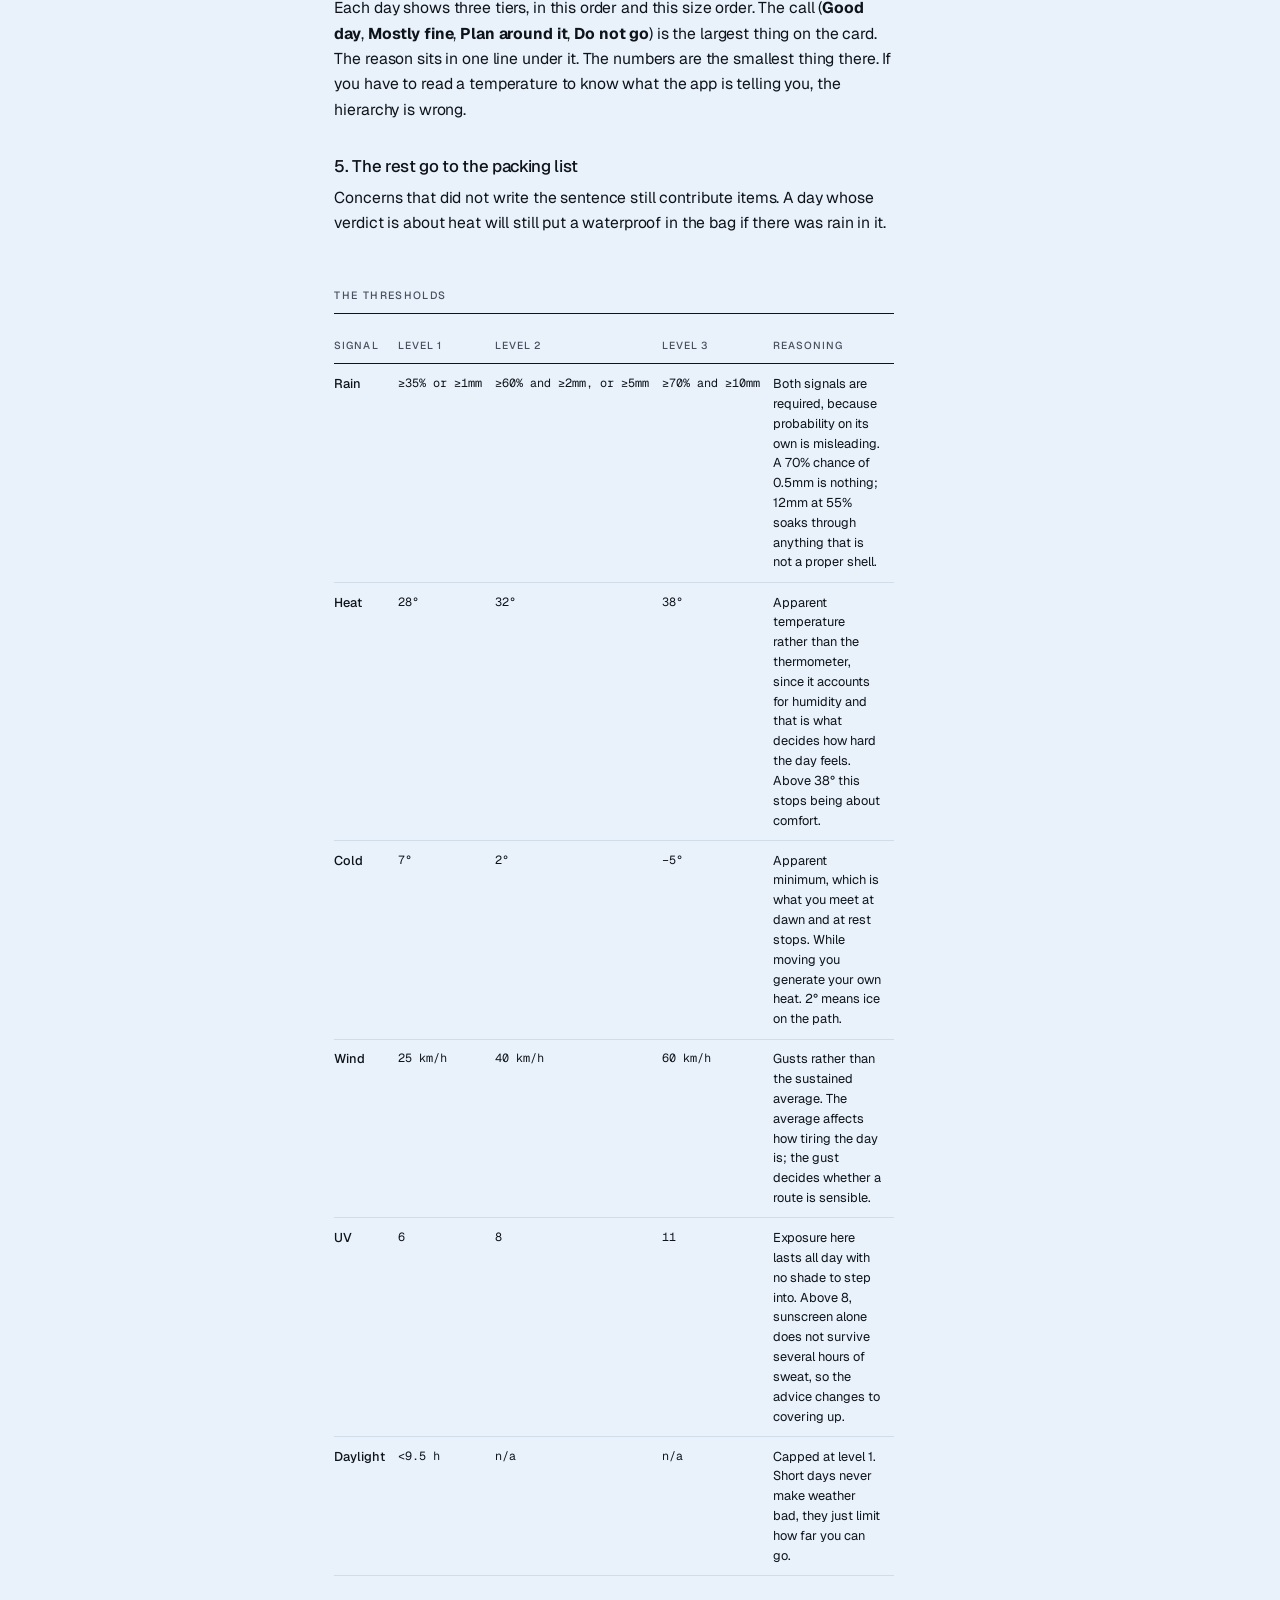
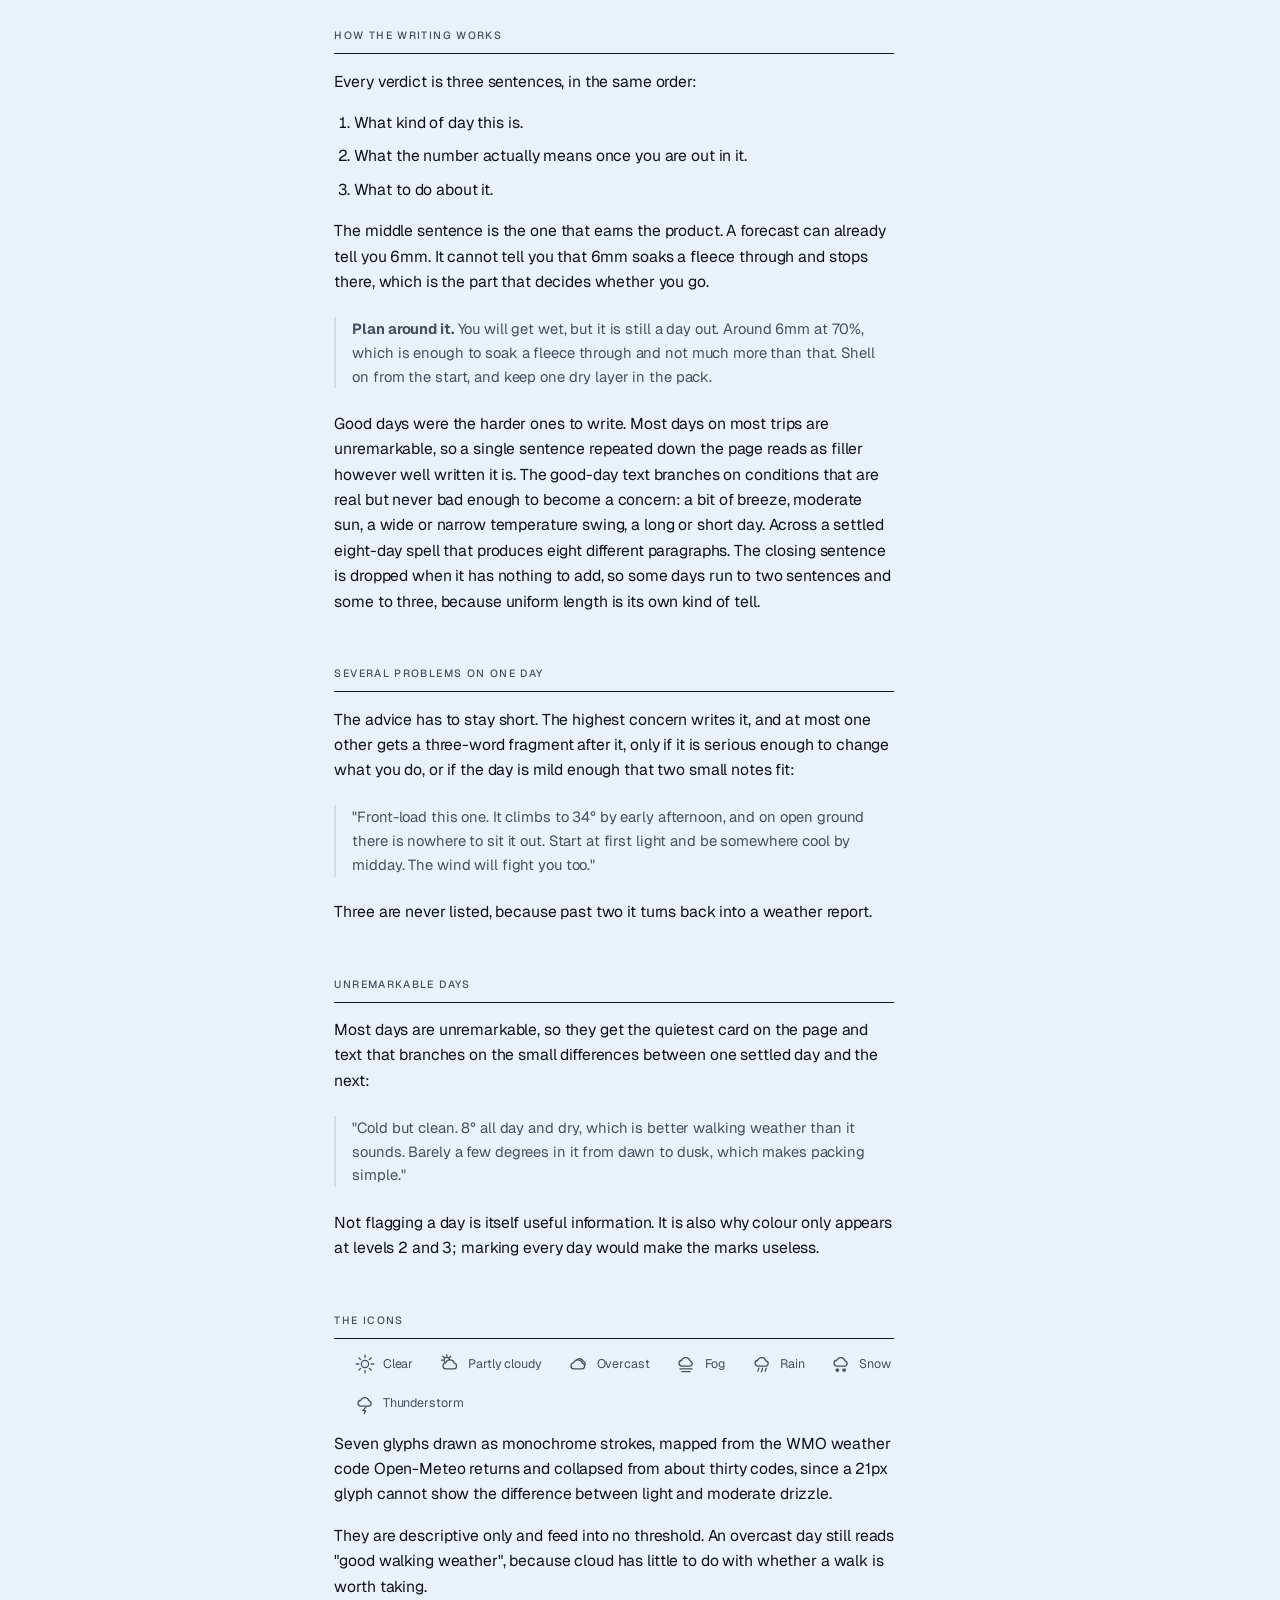
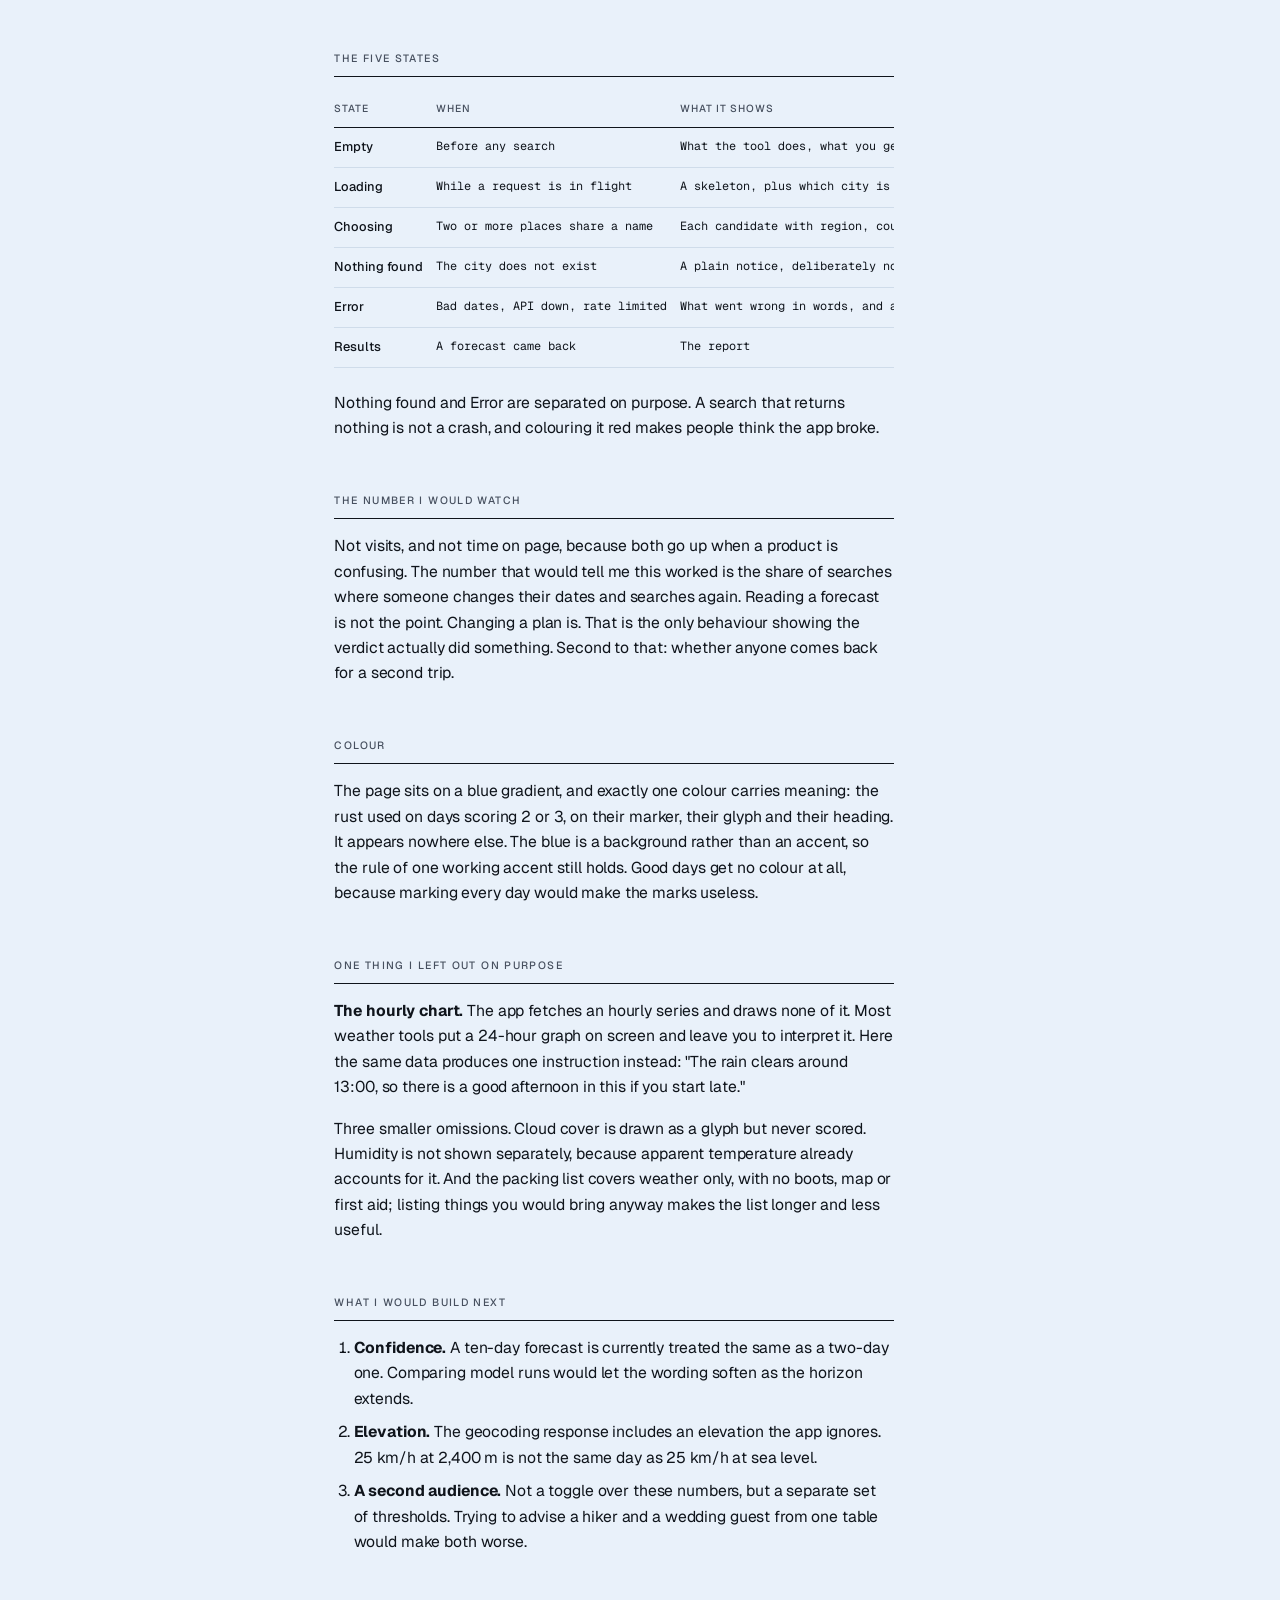
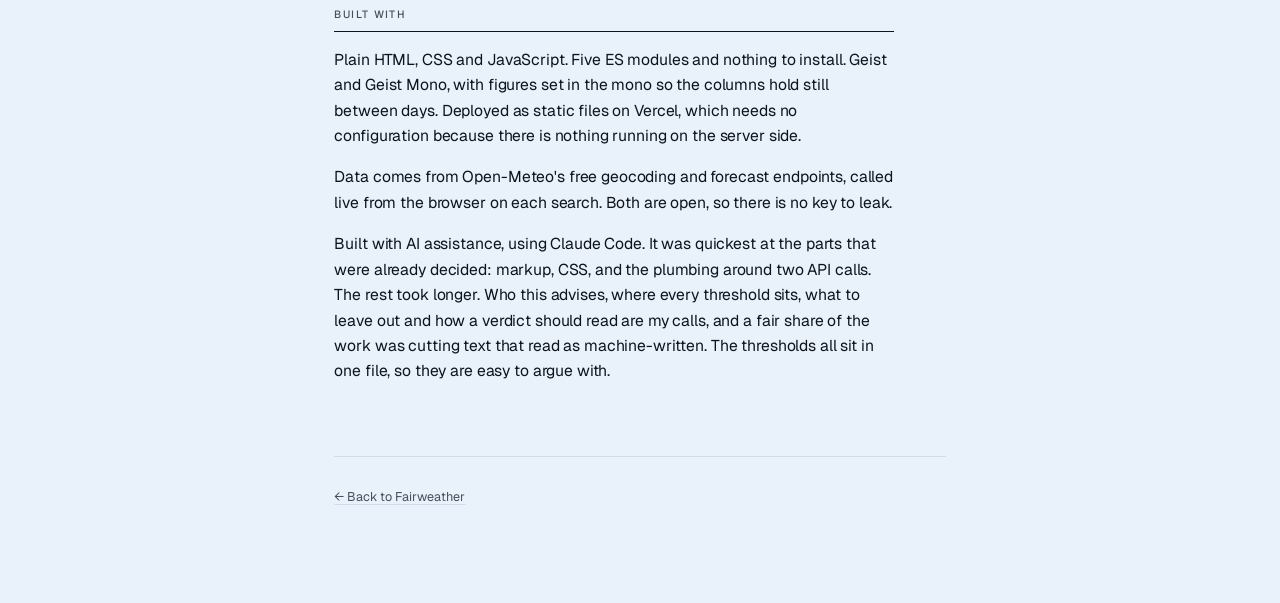
==== commit 57cdb220: "Clean the note's prose and correct stale quotes Removed the "no X, no Y, no Z" construction througho" ====
--- a/note.html
+++ b/note.html
@@ -44,8 +44,8 @@
 <h2>The workflow, end to end</h2>
 
 <p>
-  Everything below runs in the browser on each search. There is no server, no
-  database and no cache.
+  Everything below runs in the browser on each search, and nothing is kept
+  between them.
 </p>
 
 <h3>1. City name to coordinates</h3>
@@ -167,6 +167,39 @@
 </table>
 </div>
 
+<h2>How the writing works</h2>
+
+<p>Every verdict is three sentences, in the same order:</p>
+
+<ol>
+  <li>What kind of day this is.</li>
+  <li>What the number actually means once you are out in it.</li>
+  <li>What to do about it.</li>
+</ol>
+
+<p>
+  The middle sentence is the one that earns the product. A forecast can already
+  tell you 6mm. It cannot tell you that 6mm soaks a fleece through and stops
+  there, which is the part that decides whether you go.
+</p>
+
+<p class="aside">
+  <b>Plan around it.</b> You will get wet, but it is still a day out. Around 6mm
+  at 70%, which is enough to soak a fleece through and not much more than that.
+  Shell on from the start, and keep one dry layer in the pack.
+</p>
+
+<p>
+  Good days were the harder ones to write. Most days on most trips are
+  unremarkable, so a single sentence repeated down the page reads as filler
+  however well written it is. The good-day text branches on conditions that are
+  real but never bad enough to become a concern: a bit of breeze, moderate sun,
+  a wide or narrow temperature swing, a long or short day. Across a settled
+  eight-day spell that produces eight different paragraphs. The closing sentence
+  is dropped when it has nothing to add, so some days run to two sentences and
+  some to three, because uniform length is its own kind of tell.
+</p>
+
 <h2>Several problems on one day</h2>
 
 <p>
@@ -188,8 +221,8 @@
 <h2>Unremarkable days</h2>
 
 <p>
-  Most days are unremarkable. They get no colour and no marker, and the text
-  branches on the small real differences between one settled day and the next:
+  Most days are unremarkable, so they get the quietest card on the page and text
+  that branches on the small differences between one settled day and the next:
 </p>
 
 <p class="aside">
@@ -266,8 +299,8 @@
 <p>
   <b>The hourly chart.</b> The app fetches an hourly series and draws none of it.
   Most weather tools put a 24-hour graph on screen and leave you to interpret it.
-  Here the same data produces one instruction instead: "Rain clears around 13:00.
-  Better to start late."
+  Here the same data produces one instruction instead: "The rain clears around
+  13:00, so there is a good afternoon in this if you start late."
 </p>
 
 <p>
@@ -289,21 +322,25 @@
 <h2>Built with</h2>
 
 <p>
-  Plain HTML, CSS and JavaScript. Five ES modules, no framework, no build step,
-  no dependencies. Geist and Geist Mono, with figures set in the mono so columns
-  do not shift between days. Deployed as static files on Vercel, which needs no
-  environment variables because the app has no key and no server.
-</p>
-
-<p>
-  Data is Open-Meteo's free geocoding and forecast endpoints, called live from
-  the browser on each search. No key, no proxy, nothing stored.
-</p>
-
-<p>
-  I used Claude Code as a pair while building it. The product decisions, meaning
-  the audience, the six concerns, where each threshold sits and what to leave
-  out, are mine. All of them live in one file.
+  Plain HTML, CSS and JavaScript. Five ES modules and nothing to install. Geist
+  and Geist Mono, with figures set in the mono so the columns hold still between
+  days. Deployed as static files on Vercel, which needs no configuration because
+  there is nothing running on the server side.
+</p>
+
+<p>
+  Data comes from Open-Meteo's free geocoding and forecast endpoints, called
+  live from the browser on each search. Both are open, so there is no key to
+  leak.
+</p>
+
+<p>
+  Built with AI assistance, using Claude Code. It was quickest at the parts that
+  were already decided: markup, CSS, and the plumbing around two API calls. The
+  rest took longer. Who this advises, where every threshold sits, what to leave
+  out and how a verdict should read are my calls, and a fair share of the work
+  was cutting text that read as machine-written. The thresholds all sit in one
+  file, so they are easy to argue with.
 </p>
 
 </div>
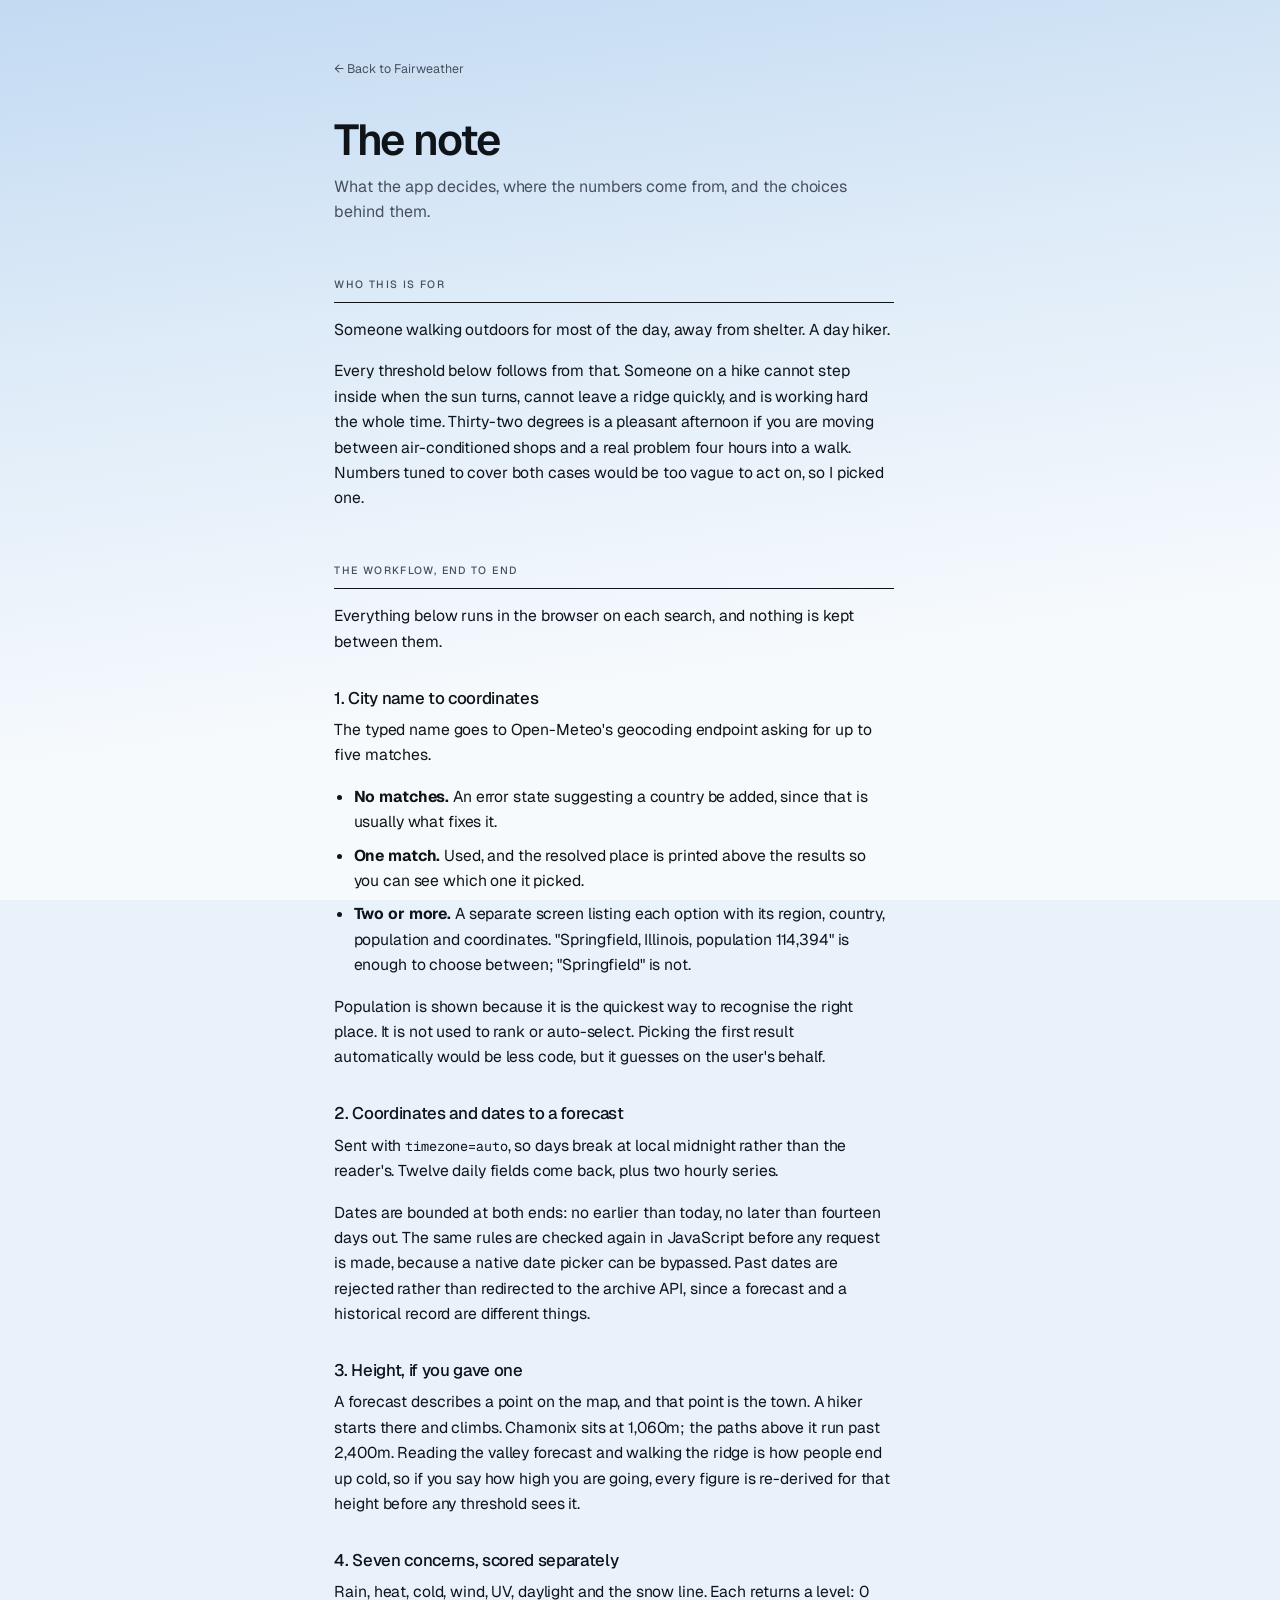
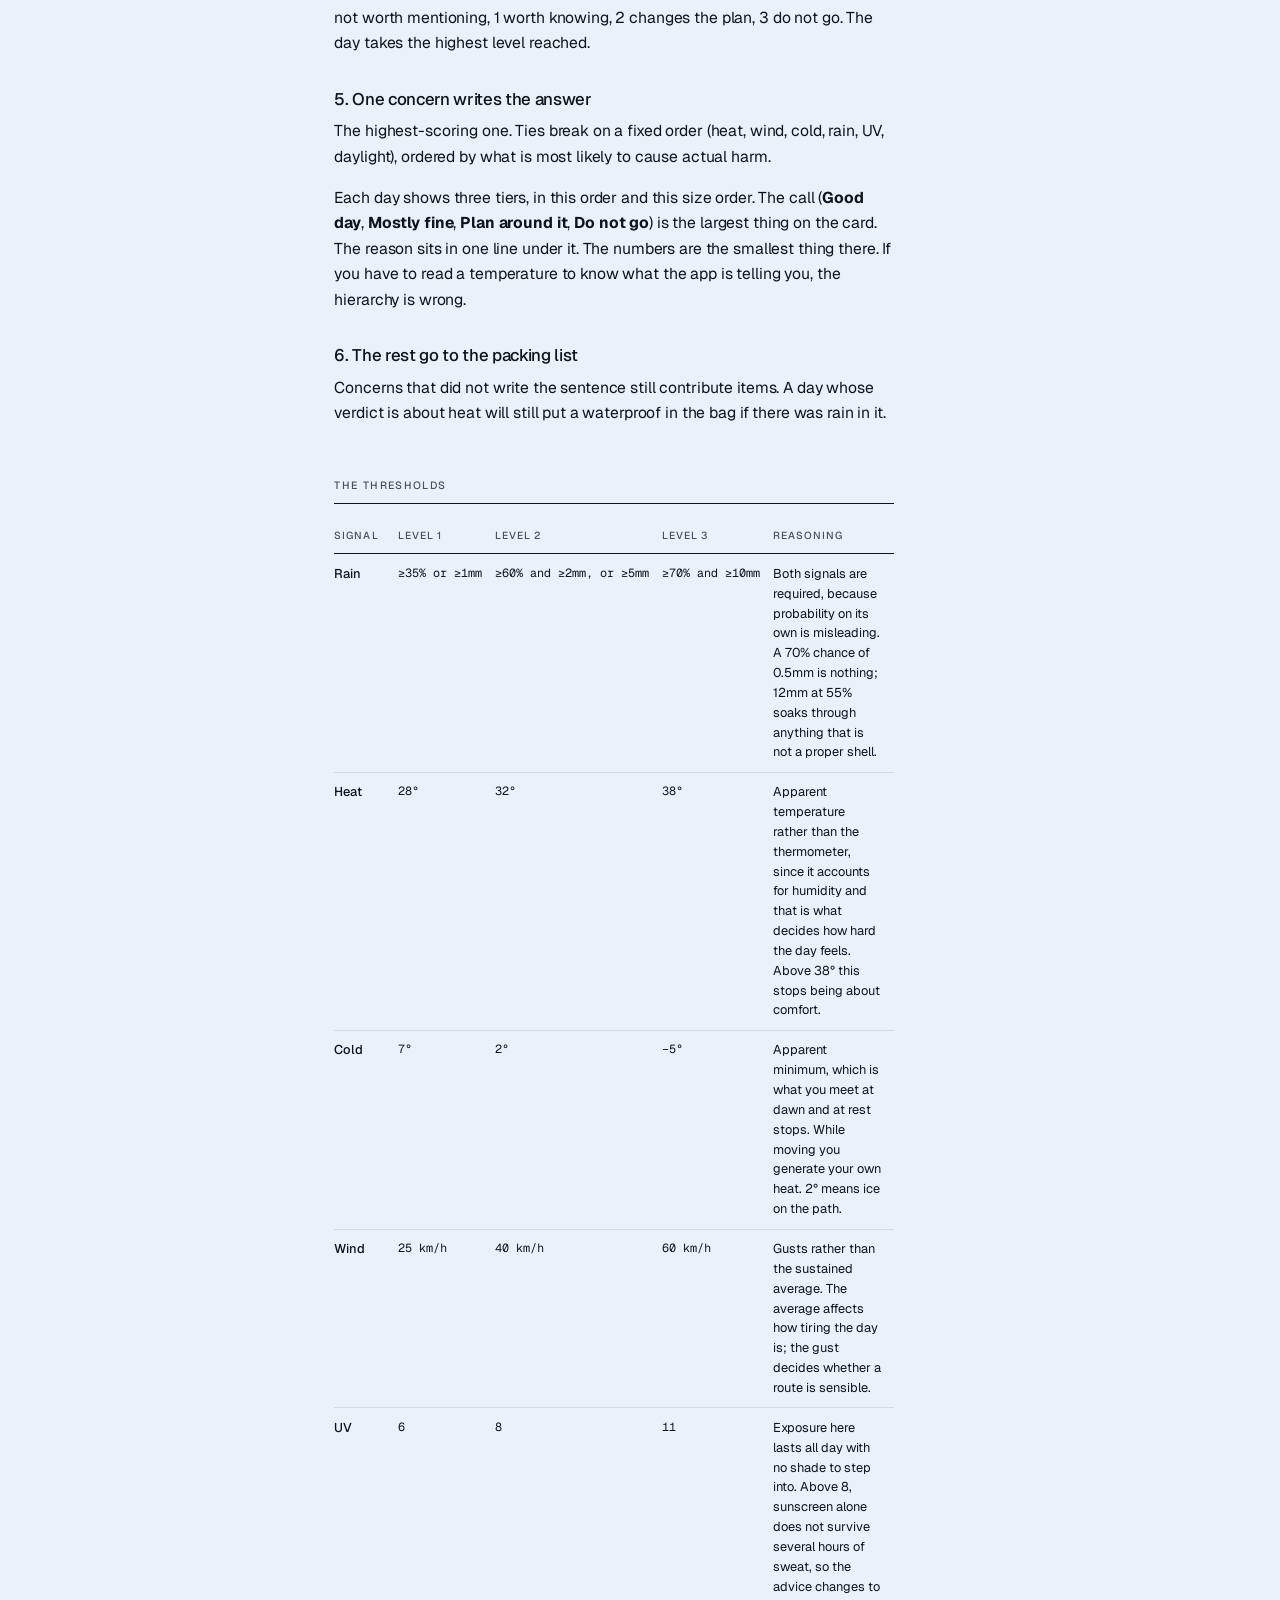
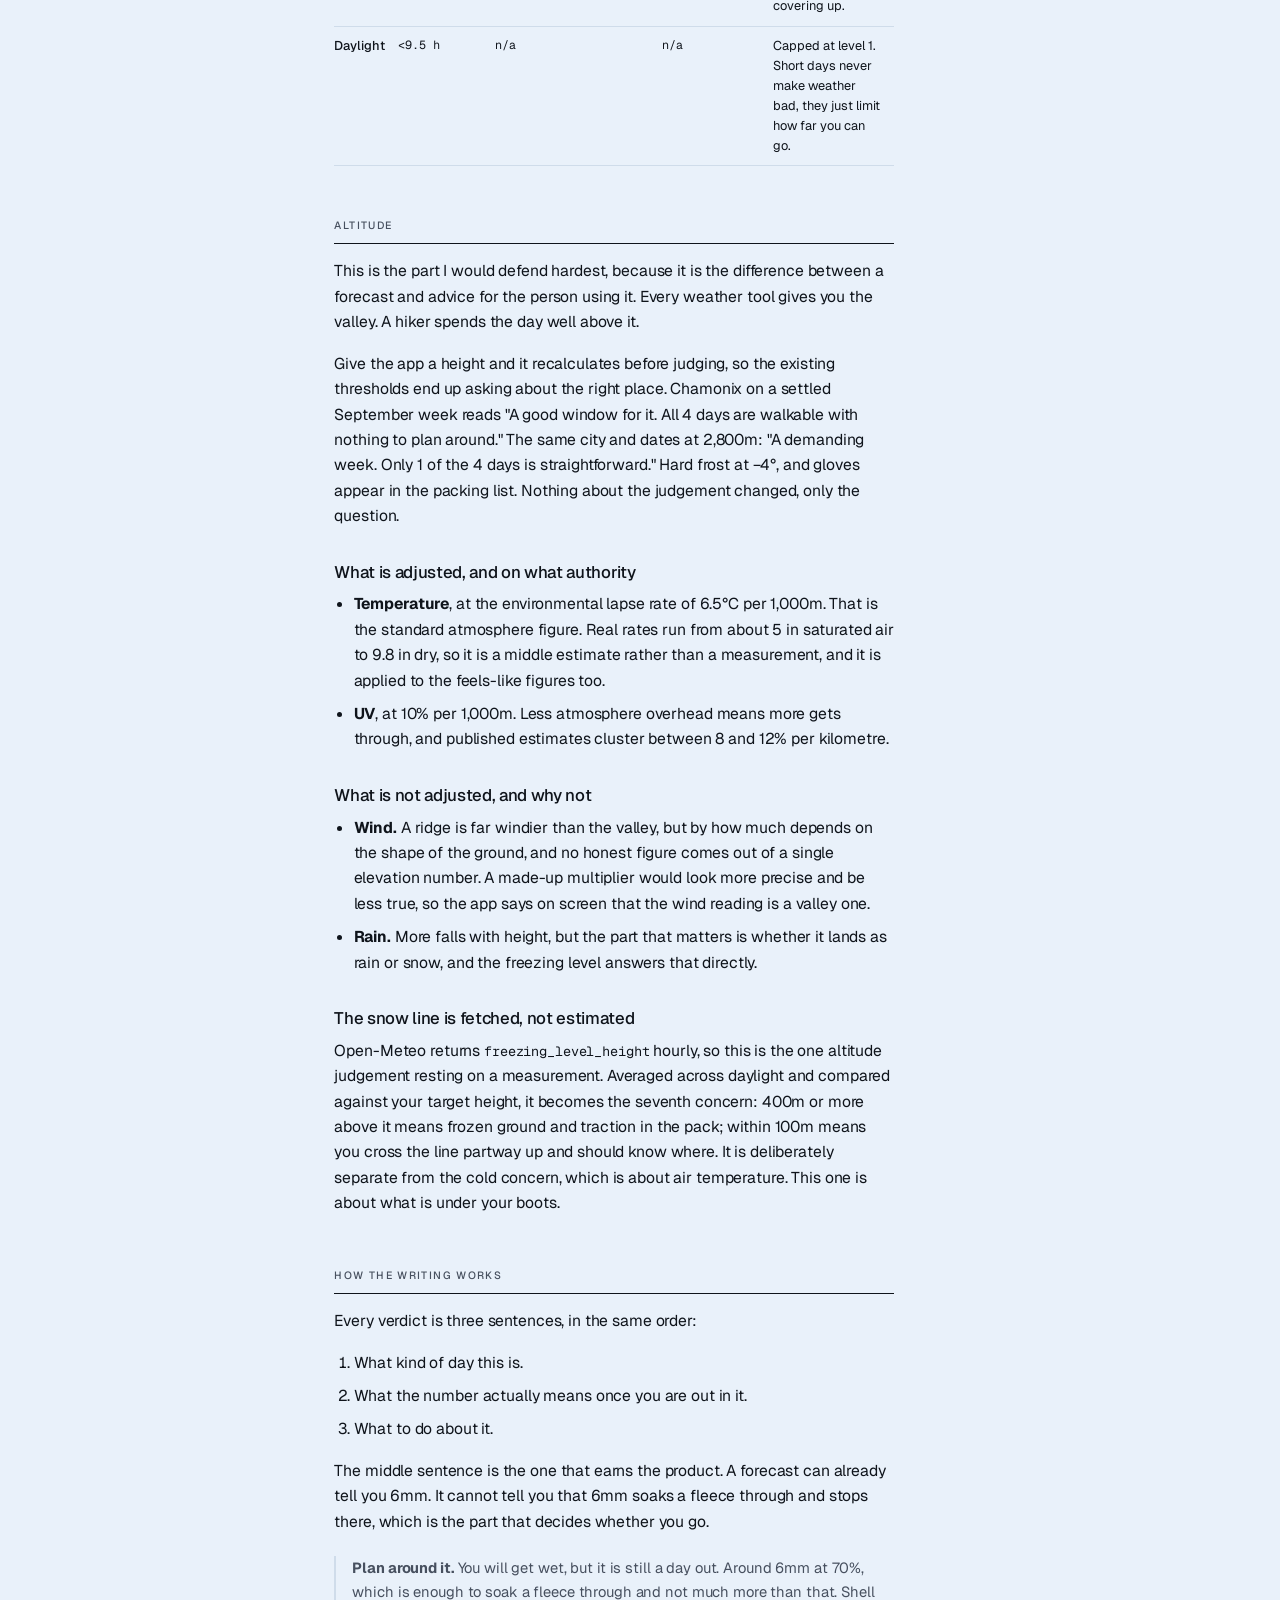
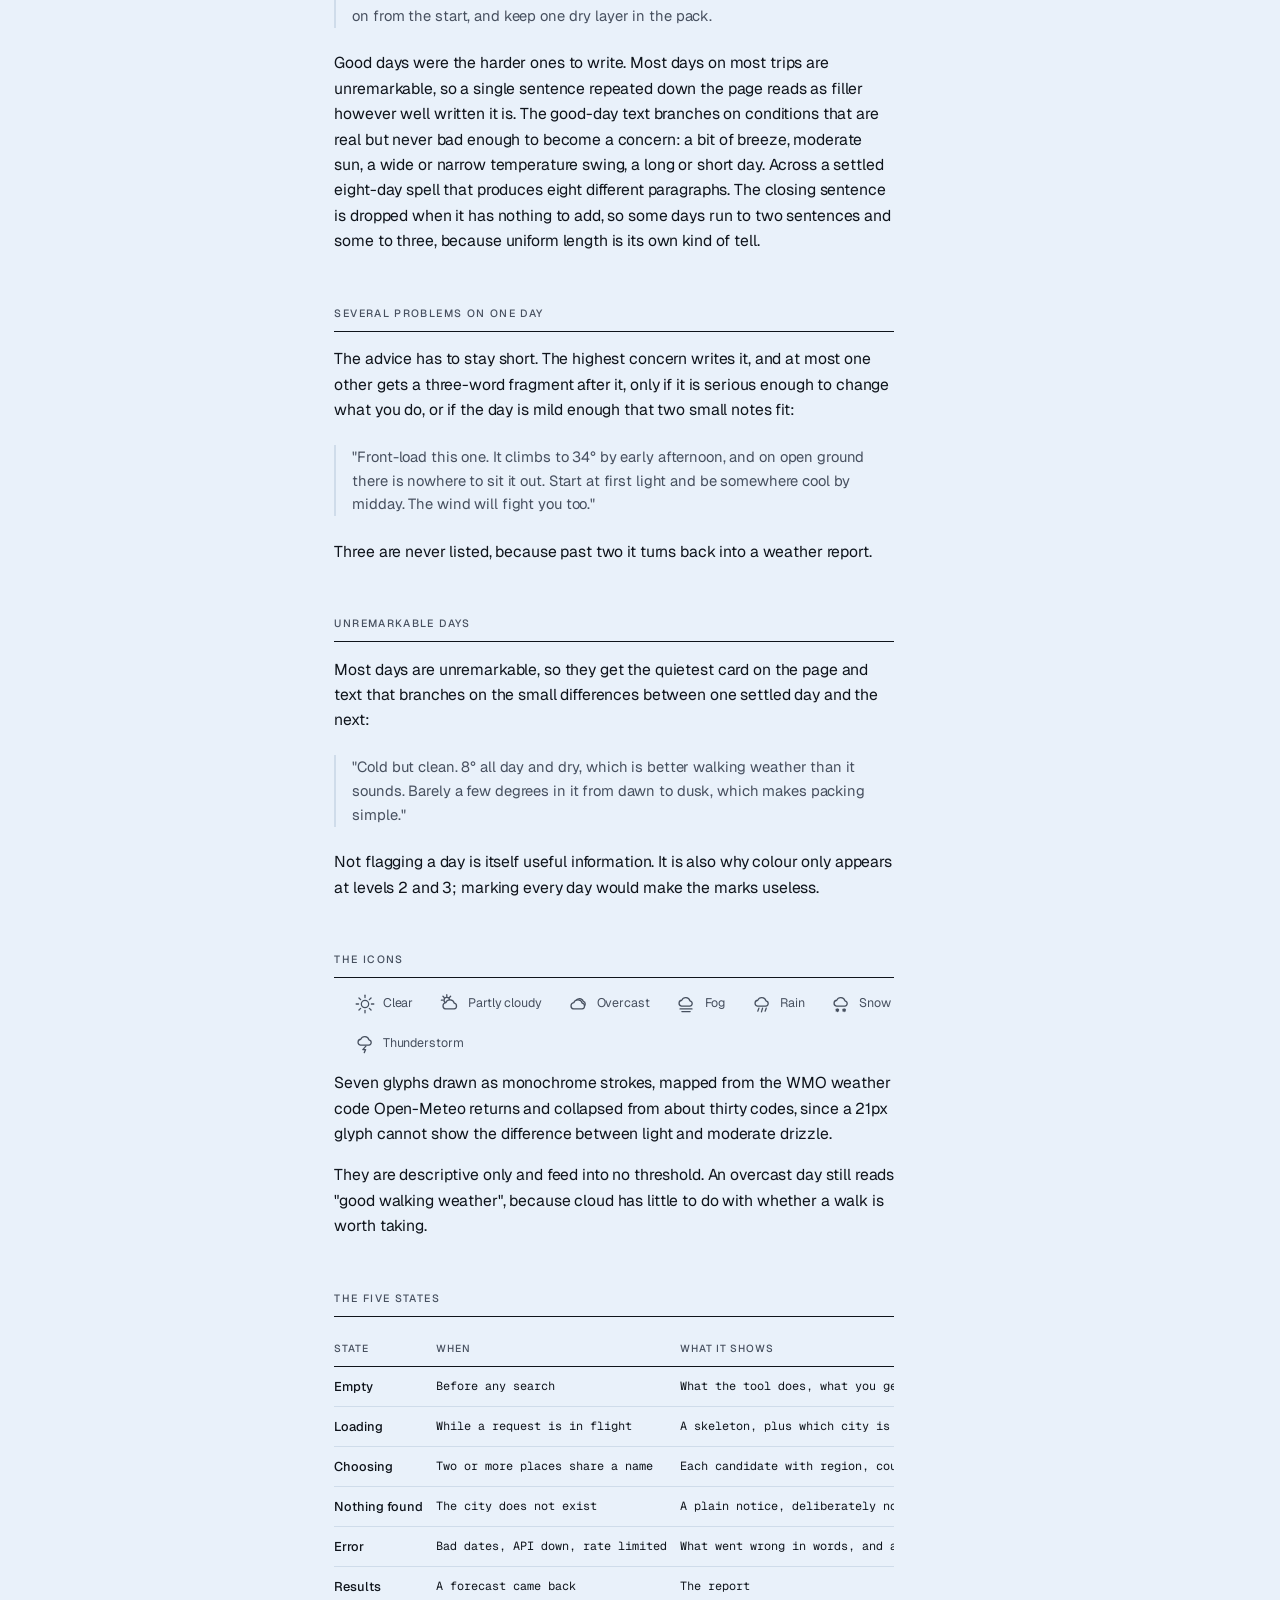
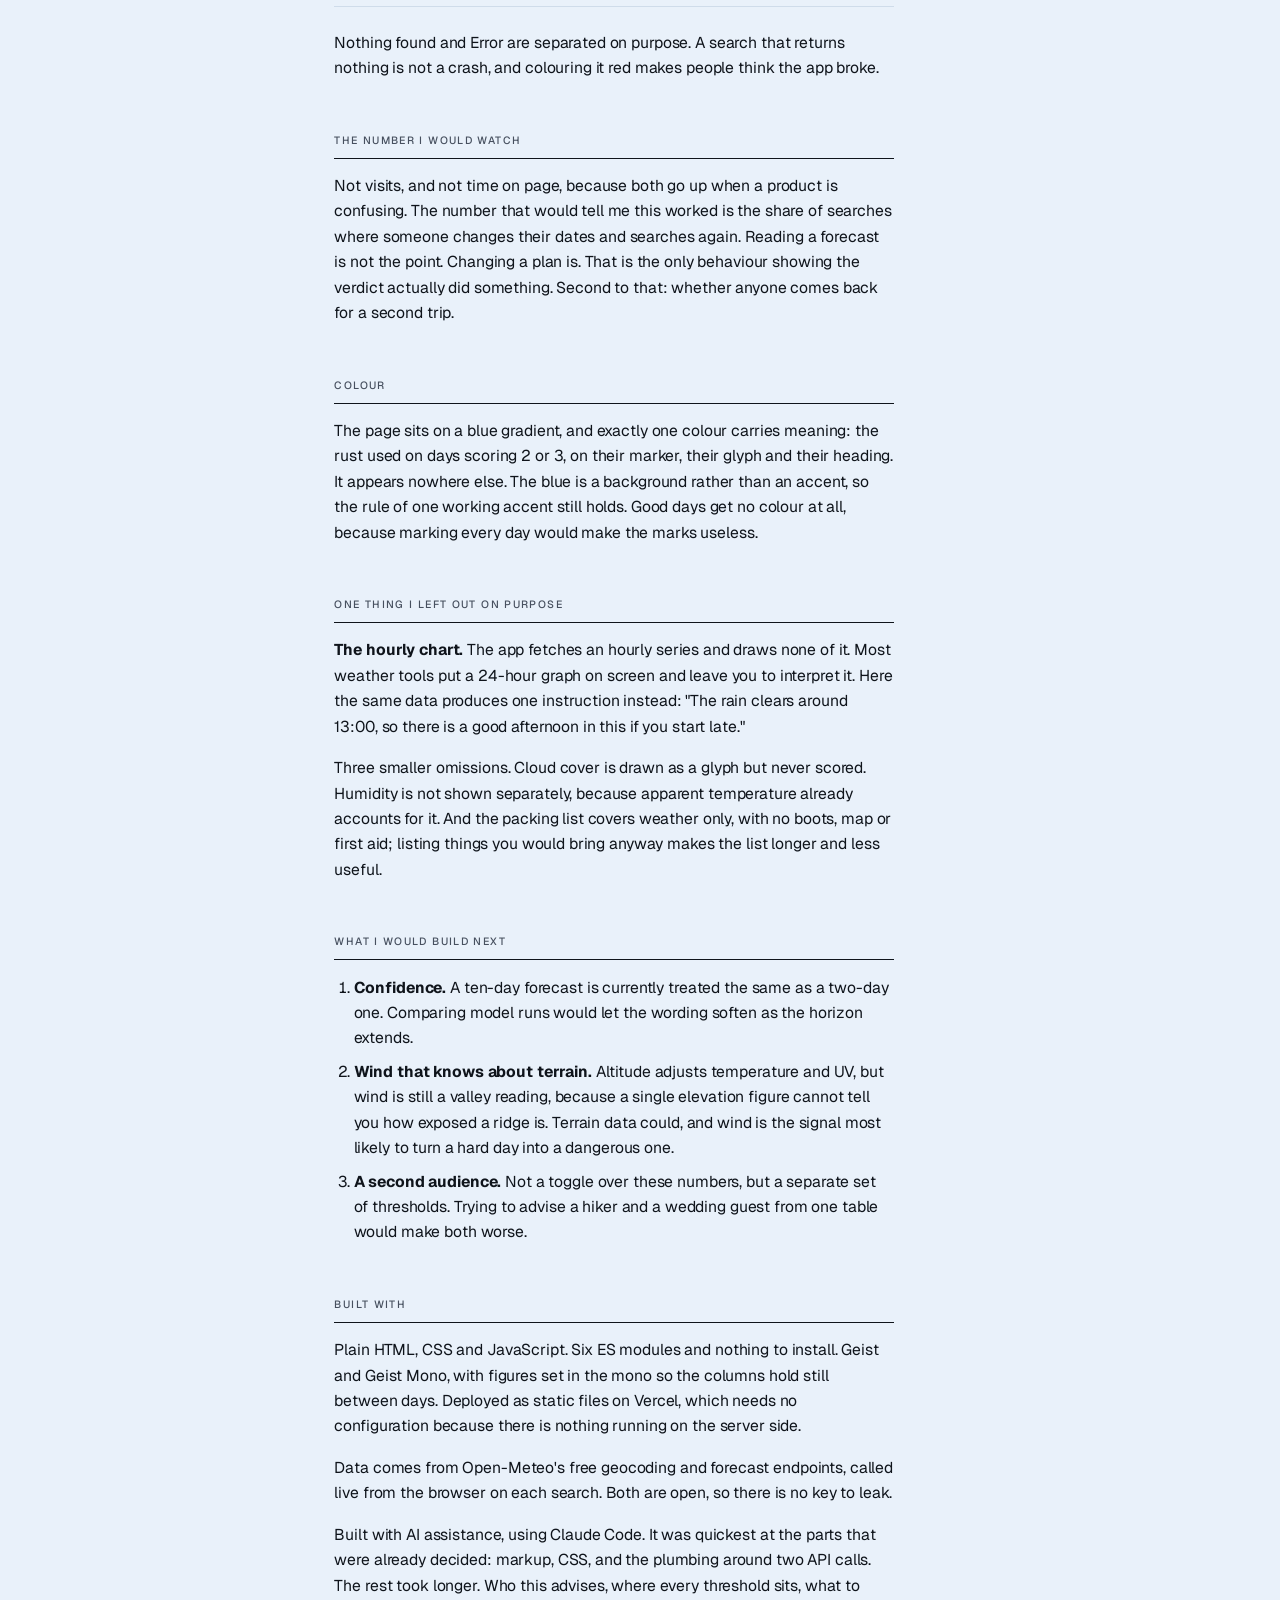
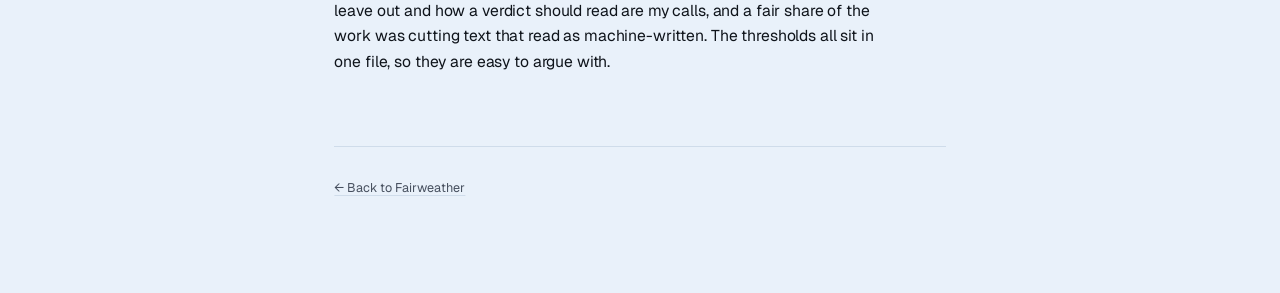
==== commit a1130ad5: "Add altitude: re-derive the forecast for the height you are climbing to A forecast describes a point" ====
--- a/note.html
+++ b/note.html
@@ -82,15 +82,25 @@
   record are different things.
 </p>
 
-<h3>3. Six concerns, scored separately</h3>
-
-<p>
-  Rain, heat, cold, wind, UV and daylight. Each returns a level: 0 not worth
-  mentioning, 1 worth knowing, 2 changes the plan, 3 do not go. The day takes the
-  highest level reached.
-</p>
-
-<h3>4. One concern writes the answer</h3>
+<h3>3. Height, if you gave one</h3>
+
+<p>
+  A forecast describes a point on the map, and that point is the town. A hiker
+  starts there and climbs. Chamonix sits at 1,060m; the paths above it run past
+  2,400m. Reading the valley forecast and walking the ridge is how people end up
+  cold, so if you say how high you are going, every figure is re-derived for
+  that height before any threshold sees it.
+</p>
+
+<h3>4. Seven concerns, scored separately</h3>
+
+<p>
+  Rain, heat, cold, wind, UV, daylight and the snow line. Each returns a level:
+  0 not worth mentioning, 1 worth knowing, 2 changes the plan, 3 do not go. The
+  day takes the highest level reached.
+</p>
+
+<h3>5. One concern writes the answer</h3>
 
 <p>
   The highest-scoring one. Ties break on a fixed order (heat, wind, cold, rain,
@@ -105,7 +115,7 @@
   know what the app is telling you, the hierarchy is wrong.
 </p>
 
-<h3>5. The rest go to the packing list</h3>
+<h3>6. The rest go to the packing list</h3>
 
 <p>
   Concerns that did not write the sentence still contribute items. A day whose
@@ -166,6 +176,50 @@
   </tbody>
 </table>
 </div>
+
+<h2>Altitude</h2>
+
+<p>
+  This is the part I would defend hardest, because it is the difference between
+  a forecast and advice for the person using it. Every weather tool gives you
+  the valley. A hiker spends the day well above it.
+</p>
+
+<p>
+  Give the app a height and it recalculates before judging, so the existing
+  thresholds end up asking about the right place. Chamonix on a settled
+  September week reads "A good window for it. All 4 days are walkable with
+  nothing to plan around." The same city and dates at 2,800m: "A demanding week.
+  Only 1 of the 4 days is straightforward." Hard frost at &minus;4°, and gloves
+  appear in the packing list. Nothing about the judgement changed, only the
+  question.
+</p>
+
+<h3>What is adjusted, and on what authority</h3>
+
+<ul>
+  <li><b>Temperature</b>, at the environmental lapse rate of 6.5°C per 1,000m. That is the standard atmosphere figure. Real rates run from about 5 in saturated air to 9.8 in dry, so it is a middle estimate rather than a measurement, and it is applied to the feels-like figures too.</li>
+  <li><b>UV</b>, at 10% per 1,000m. Less atmosphere overhead means more gets through, and published estimates cluster between 8 and 12% per kilometre.</li>
+</ul>
+
+<h3>What is not adjusted, and why not</h3>
+
+<ul>
+  <li><b>Wind.</b> A ridge is far windier than the valley, but by how much depends on the shape of the ground, and no honest figure comes out of a single elevation number. A made-up multiplier would look more precise and be less true, so the app says on screen that the wind reading is a valley one.</li>
+  <li><b>Rain.</b> More falls with height, but the part that matters is whether it lands as rain or snow, and the freezing level answers that directly.</li>
+</ul>
+
+<h3>The snow line is fetched, not estimated</h3>
+
+<p>
+  Open-Meteo returns <code>freezing_level_height</code> hourly, so this is the
+  one altitude judgement resting on a measurement. Averaged across daylight and
+  compared against your target height, it becomes the seventh concern: 400m or
+  more above it means frozen ground and traction in the pack; within 100m means
+  you cross the line partway up and should know where. It is deliberately
+  separate from the cold concern, which is about air temperature. This one is
+  about what is under your boots.
+</p>
 
 <h2>How the writing works</h2>
 
@@ -315,14 +369,14 @@
 
 <ol>
   <li><b>Confidence.</b> A ten-day forecast is currently treated the same as a two-day one. Comparing model runs would let the wording soften as the horizon extends.</li>
-  <li><b>Elevation.</b> The geocoding response includes an elevation the app ignores. 25 km/h at 2,400 m is not the same day as 25 km/h at sea level.</li>
+  <li><b>Wind that knows about terrain.</b> Altitude adjusts temperature and UV, but wind is still a valley reading, because a single elevation figure cannot tell you how exposed a ridge is. Terrain data could, and wind is the signal most likely to turn a hard day into a dangerous one.</li>
   <li><b>A second audience.</b> Not a toggle over these numbers, but a separate set of thresholds. Trying to advise a hiker and a wedding guest from one table would make both worse.</li>
 </ol>
 
 <h2>Built with</h2>
 
 <p>
-  Plain HTML, CSS and JavaScript. Five ES modules and nothing to install. Geist
+  Plain HTML, CSS and JavaScript. Six ES modules and nothing to install. Geist
   and Geist Mono, with figures set in the mono so the columns hold still between
   days. Deployed as static files on Vercel, which needs no configuration because
   there is nothing running on the server side.
--- a/styles.css
+++ b/styles.css
@@ -471,3 +471,22 @@
   .field--action button { width: 100%; }
   .summary-sub { margin-bottom: 2.2rem; }
 }
+
+/* Altitude ----------------------------------------------------------------- */
+
+.field--height { flex: 0 0 8rem; }
+.field--height input { font-family: var(--mono); font-size: .86rem; }
+
+.altitude-note {
+  margin: .55rem 0 0;
+  font-size: .78rem;
+  line-height: 1.5;
+  color: var(--muted);
+  max-width: 32rem;
+  padding-left: .7rem;
+  border-left: 2px solid var(--rule);
+}
+
+@media (max-width: 34rem) {
+  .field--height { flex: 1 1 100%; }
+}
